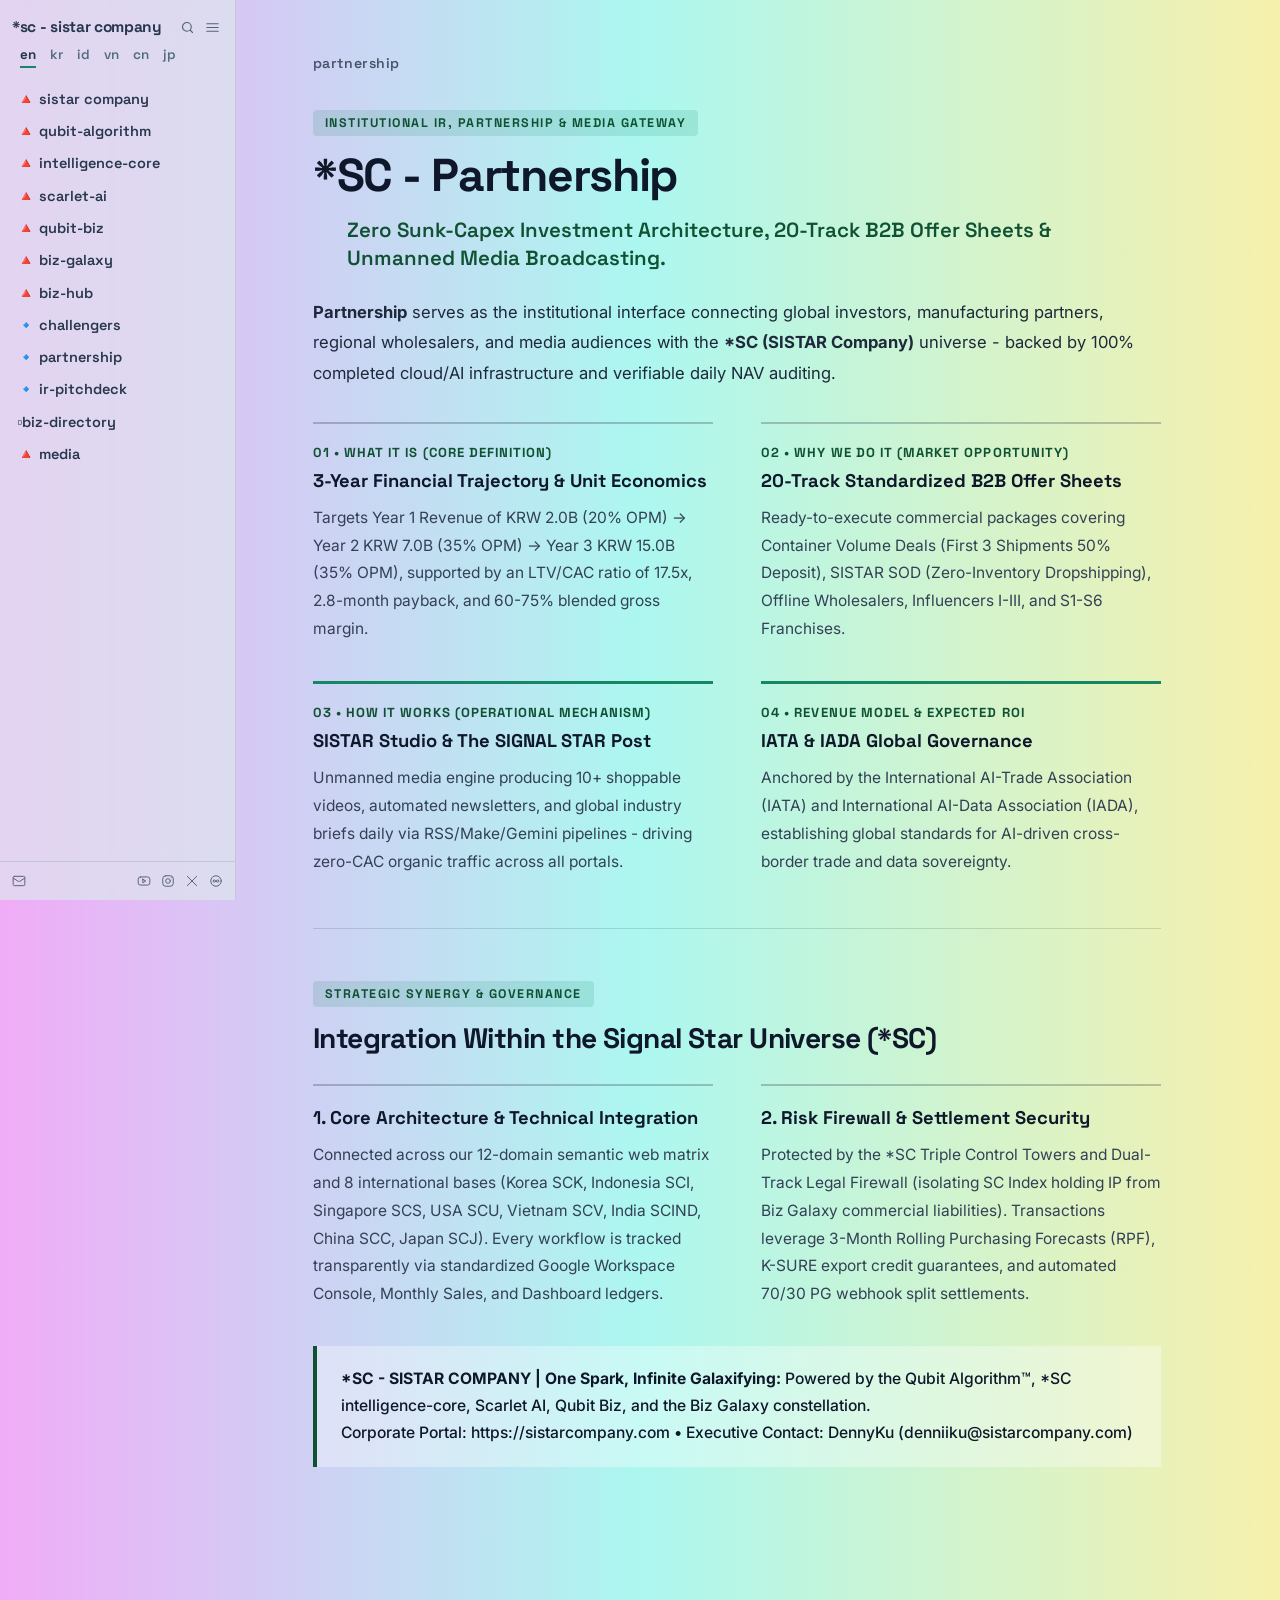
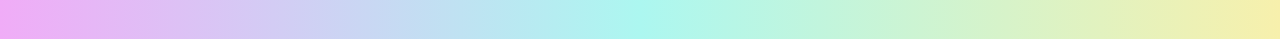
==== index.html @ e64c0186 "Sync public domain common_assets & structure" ====
<!DOCTYPE html>
<html lang="en">
<head>
  <meta charset="UTF-8" />
  <meta name="viewport" content="width=device-width, initial-scale=1.0" />
  <link rel="preconnect" href="https://fonts.googleapis.com"><link rel="preconnect" href="https://fonts.gstatic.com" crossorigin><link href="https://fonts.googleapis.com/css2?family=Inter:wght@400;500;600;700&family=Space+Grotesk:wght@500;600;700&display=block" rel="stylesheet">
  <title>*SC | Partnership - partnership</title>
  <meta name="description" content="*SC (SISTAR Company) - Partnership : Zero Sunk-Capex Investment Architecture, 20-Track B2B Offer Sheets &amp; Unmanned Media Broadcasting." />
  <script type="application/ld+json">
  {
    "@context": "https://schema.org",
    "@type": "WebPage",
    "name": "*SC | Partnership",
    "description": "Zero Sunk-Capex Investment Architecture, 20-Track B2B Offer Sheets &amp; Unmanned Media Broadcasting.",
    "publisher": {
      "@type": "Organization",
      "name": "*SC - SISTAR COMPANY",
      "url": "https://sistarcompany.com"
    }
  }
  </script>
  <style>html,body{background:linear-gradient(to right,#f0acf7,#acf7f0,#f7f0ac);margin:0;padding:0;}body.sc-nav-open{padding-left:236px;}body.sc-nav-folded{padding-left:64px;}@media(max-width:768px){body.sc-nav-open,body.sc-nav-folded{padding-left:64px!important;}}</style>
  <script>
    (function() {
      var p = location.pathname.replace(/\\/g, "/");
      var base = "/common_assets/";
      if (location.protocol === "file:") {
        var i = p.toLowerCase().indexOf("/sc_web/");
        base = i !== -1 ? "file://" + p.substring(0, i + 8) + "common_assets/" : "./common_assets/";
      }
      document.write("<link rel=\"stylesheet\" href=\"" + base + "common_new.css\">");
      document.write("<script src=\"" + base + "nav_new.js\" defer><\/script><script src=\"" + base + "sc_translator.js\" defer><\/script>");
    })();
  </script>
  <style>
    .sc-auto-page {
      box-sizing: border-box;
      width: 100%;
      max-width: min(1360px, 95%);
      padding: clamp(40px, 5vh, 68px) clamp(24px, 4.5vw, 72px) 120px;
      font-family: "Inter", sans-serif;
      color: #0f172a;
    }
    main h1, main h2, main h3, main h4,
    main p, main .sc-lead, main .sc-p,
    main .sc-route, main .sc-sec,
    main .sc-card-line, main .sc-card-emerald {
      margin-left: 0 !important;
      padding-left: 0 !important;
      text-indent: 0 !important;
      text-align: left !important;
    }
    .sc-route {
      font-family: "Space Grotesk", sans-serif;
      font-size: 0.88rem;
      font-weight: 600;
      color: #475569;
      letter-spacing: 0.04em;
      margin: 0 0 18px 0;
      text-transform: lowercase;
    }
    .sc-sec {
      padding: 52px 0;
      border-bottom: 1.5px solid rgba(15, 23, 42, 0.14);
    }
    .sc-sec:last-of-type { border-bottom: none; }
    .sc-kicker {
      display: inline-block;
      font-family: "Space Grotesk", sans-serif;
      font-size: 0.78rem;
      font-weight: 700;
      letter-spacing: 0.12em;
      text-transform: uppercase;
      color: #0f5132;
      background: rgba(22, 135, 101, 0.15);
      padding: 5px 12px;
      border-radius: 4px;
      margin: 0 0 14px 0;
    }
    .sc-h1 {
      font-family: "Space Grotesk", sans-serif;
      font-size: clamp(2.1rem, 3.6vw, 3.1rem);
      font-weight: 700;
      color: #0f172a;
      letter-spacing: -0.025em;
      line-height: 1.12;
      margin: 0 0 14px 0;
    }
    .sc-sub {
      font-family: "Space Grotesk", sans-serif;
      font-size: clamp(1.15rem, 1.6vw, 1.38rem);
      font-weight: 600;
      color: #0f5132;
      line-height: 1.4;
      margin: 0 0 24px 0;
    }
    .sc-h2 {
      font-family: "Space Grotesk", sans-serif;
      font-size: clamp(1.45rem, 2.2vw, 1.95rem);
      font-weight: 700;
      color: #0f172a;
      letter-spacing: -0.02em;
      line-height: 1.25;
      margin: 0 0 18px 0;
    }
    .sc-h3 {
      font-family: "Space Grotesk", sans-serif;
      font-size: 1.15rem;
      font-weight: 700;
      color: #0f172a;
      margin: 0 0 10px 0;
      line-height: 1.35;
    }
    .sc-lead {
      font-size: clamp(1.04rem, 1.22vw, 1.14rem);
      line-height: 1.82;
      color: #1e293b;
      margin: 0 0 34px 0;
    }
    .sc-p {
      font-size: 0.97rem;
      line-height: 1.8;
      color: #334155;
      margin: 0;
    }
    /* Spacious 2-Column (2x2) Grid Layout */
    .sc-grid-2x2 {
      display: grid;
      grid-template-columns: repeat(2, 1fr);
      column-gap: 48px;
      row-gap: 38px;
      margin-top: 28px;
    }
    @media (max-width: 760px) {
      .sc-grid-2x2 { grid-template-columns: 1fr; }
    }
    .sc-card-line {
      padding-top: 20px !important;
      border-top: 2px solid rgba(15, 23, 42, 0.24) !important;
    }
    .sc-card-emerald {
      padding-top: 20px !important;
      border-top: 3px solid #168765 !important;
    }
    .sc-num-label {
      font-family: "Space Grotesk", sans-serif;
      font-size: 0.82rem;
      font-weight: 700;
      color: #0f5132;
      text-transform: uppercase;
      letter-spacing: 0.08em;
      margin-bottom: 8px;
    }
    .sc-callout {
      margin-top: 38px;
      padding: 20px 24px !important;
      border-left: 4px solid #0f5132;
      background: rgba(255, 255, 255, 0.34);
      font-size: 0.98rem;
      font-weight: 500;
      color: #0f172a;
      line-height: 1.72;
    }
    @media print {
      html, body, main, .sc-auto-page { background: #ffffff !important; padding-left: 0 !important; opacity: 1 !important; }
      #sc-left-nav, .sc-nav-toggle { display: none !important; }
      .sc-card-line, .sc-card-emerald, .sc-callout { break-inside: avoid !important; page-break-inside: avoid !important; }
    }
  </style>
</head>
<body class="sc-nav-open">
  <main class="sc-auto-page">
    <p class="sc-route">partnership</p>

    <section class="sc-sec" style="padding-top: 12px;">
      <div><span class="sc-kicker">INSTITUTIONAL IR, PARTNERSHIP &amp; MEDIA GATEWAY</span></div>
      <h1 class="sc-h1">*SC - Partnership</h1>
      <p class="sc-sub">Zero Sunk-Capex Investment Architecture, 20-Track B2B Offer Sheets &amp; Unmanned Media Broadcasting.</p>
      <p class="sc-lead"><strong>Partnership</strong> serves as the institutional interface connecting global investors, manufacturing partners, regional wholesalers, and media audiences with the <strong>*SC (SISTAR Company)</strong> universe - backed by 100% completed cloud/AI infrastructure and verifiable daily NAV auditing.</p>

      <div class="sc-grid-2x2">
        <div class="sc-card-line">
          <div class="sc-num-label">01 &bull; WHAT IT IS (CORE DEFINITION)</div>
          <h2 class="sc-h3">3-Year Financial Trajectory &amp; Unit Economics</h2>
          <p class="sc-p">Targets Year 1 Revenue of KRW 2.0B (20% OPM) &rarr; Year 2 KRW 7.0B (35% OPM) &rarr; Year 3 KRW 15.0B (35% OPM), supported by an LTV/CAC ratio of 17.5x, 2.8-month payback, and 60-75% blended gross margin.</p>
        </div>

        <div class="sc-card-line">
          <div class="sc-num-label">02 &bull; WHY WE DO IT (MARKET OPPORTUNITY)</div>
          <h2 class="sc-h3">20-Track Standardized B2B Offer Sheets</h2>
          <p class="sc-p">Ready-to-execute commercial packages covering Container Volume Deals (First 3 Shipments 50% Deposit), SISTAR SOD (Zero-Inventory Dropshipping), Offline Wholesalers, Influencers I-III, and S1-S6 Franchises.</p>
        </div>

        <div class="sc-card-emerald">
          <div class="sc-num-label">03 &bull; HOW IT WORKS (OPERATIONAL MECHANISM)</div>
          <h2 class="sc-h3">SISTAR Studio &amp; The SIGNAL STAR Post</h2>
          <p class="sc-p">Unmanned media engine producing 10+ shoppable videos, automated newsletters, and global industry briefs daily via RSS/Make/Gemini pipelines - driving zero-CAC organic traffic across all portals.</p>
        </div>

        <div class="sc-card-emerald">
          <div class="sc-num-label">04 &bull; REVENUE MODEL &amp; EXPECTED ROI</div>
          <h2 class="sc-h3">IATA &amp; IADA Global Governance</h2>
          <p class="sc-p">Anchored by the International AI-Trade Association (IATA) and International AI-Data Association (IADA), establishing global standards for AI-driven cross-border trade and data sovereignty.</p>
        </div>
      </div>
    </section>

    <section class="sc-sec">
      <div><span class="sc-kicker">STRATEGIC SYNERGY &amp; GOVERNANCE</span></div>
      <h2 class="sc-h2">Integration Within the Signal Star Universe (*SC)</h2>
      <div class="sc-grid-2x2">
        <div class="sc-card-line">
          <h3 class="sc-h3">1. Core Architecture &amp; Technical Integration</h3>
          <p class="sc-p">Connected across our 12-domain semantic web matrix and 8 international bases (Korea SCK, Indonesia SCI, Singapore SCS, USA SCU, Vietnam SCV, India SCIND, China SCC, Japan SCJ). Every workflow is tracked transparently via standardized Google Workspace Console, Monthly Sales, and Dashboard ledgers.</p>
        </div>
        <div class="sc-card-line">
          <h3 class="sc-h3">2. Risk Firewall &amp; Settlement Security</h3>
          <p class="sc-p">Protected by the *SC Triple Control Towers and Dual-Track Legal Firewall (isolating SC Index holding IP from Biz Galaxy commercial liabilities). Transactions leverage 3-Month Rolling Purchasing Forecasts (RPF), K-SURE export credit guarantees, and automated 70/30 PG webhook split settlements.</p>
        </div>
      </div>
      <div class="sc-callout"><strong>*SC - SISTAR COMPANY | One Spark, Infinite Galaxifying:</strong> Powered by the Qubit Algorithm&trade;, *SC intelligence-core, Scarlet AI, Qubit Biz, and the Biz Galaxy constellation.<br/>Corporate Portal: https://sistarcompany.com &bull; Executive Contact: DennyKu (denniiku@sistarcompany.com)</div>
    </section>
  </main>
</body>
</html>
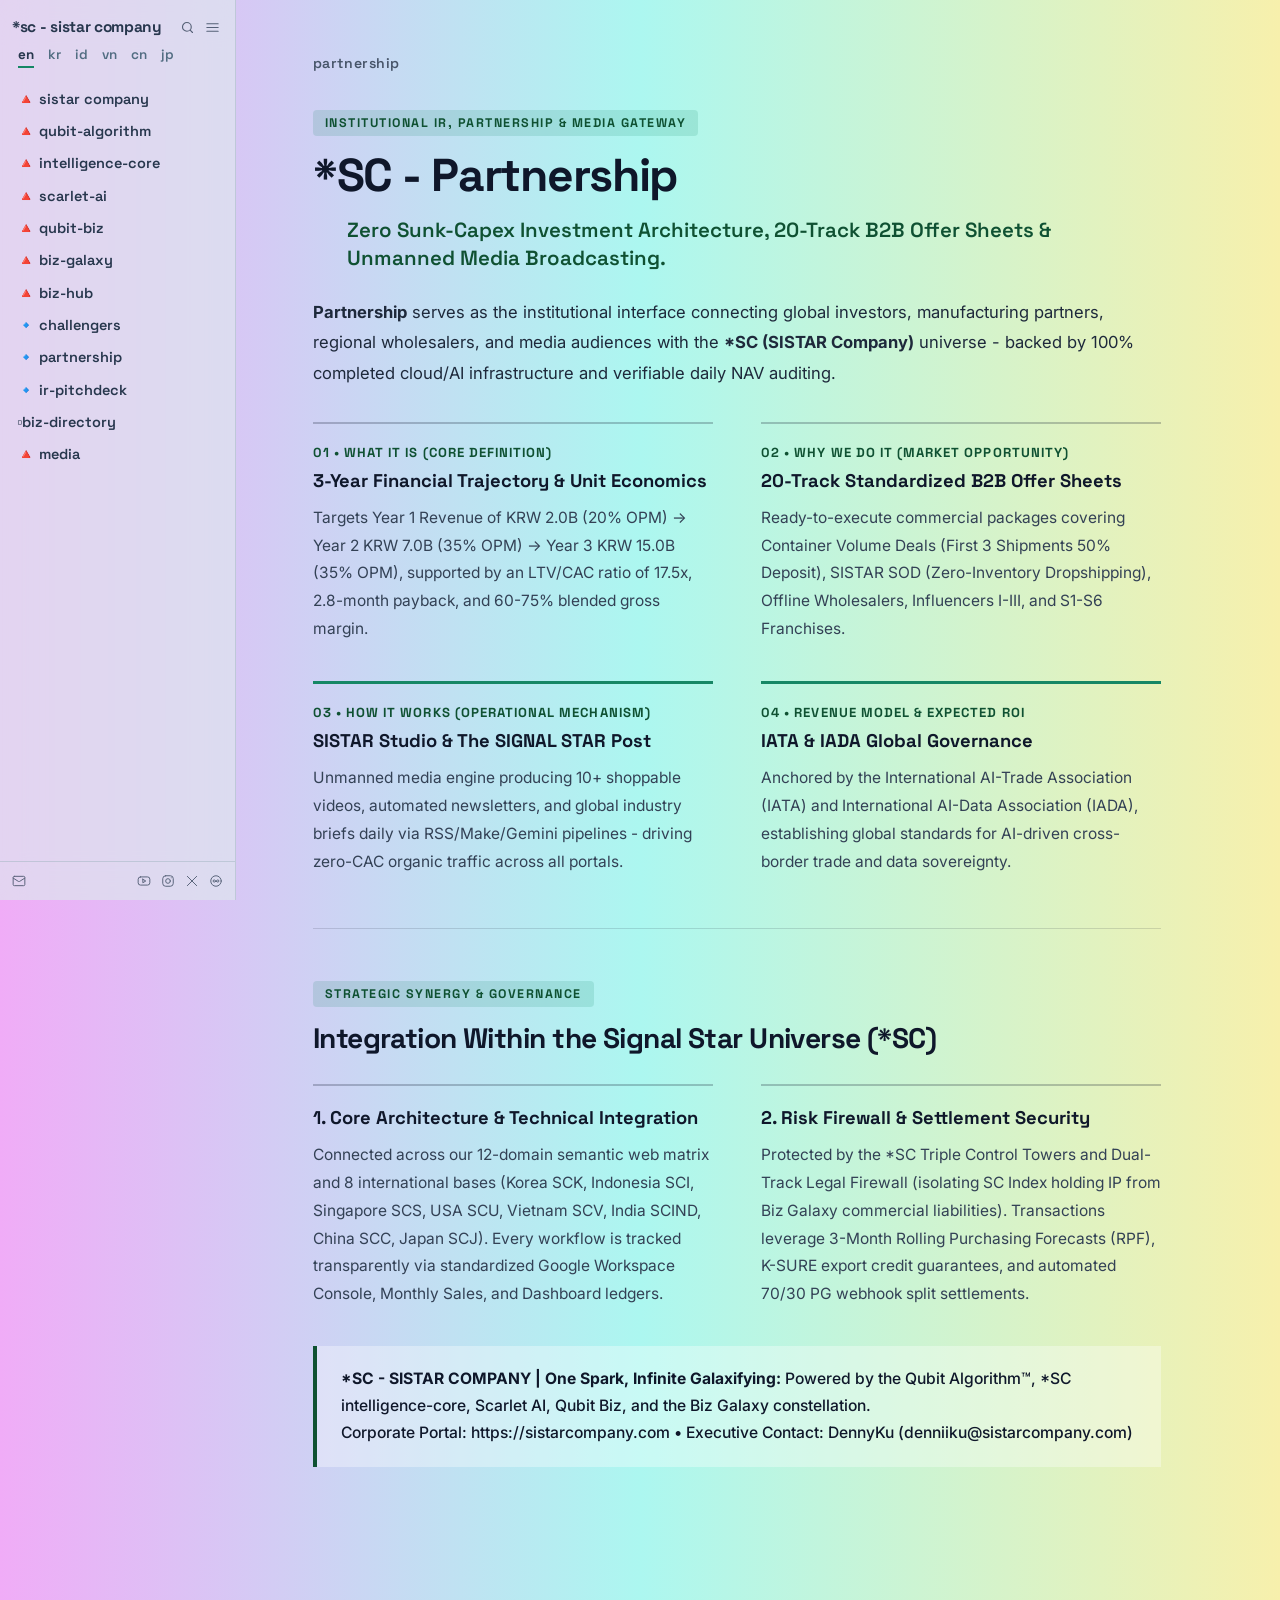
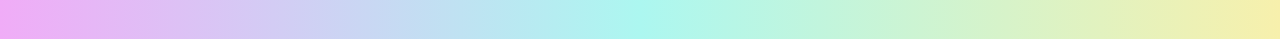
==== commit 23c092f2: "Sync public domain common_assets & structure" ====
--- a/index.html
+++ b/index.html
@@ -19,7 +19,7 @@
     }
   }
   </script>
-  <style>html,body{background:linear-gradient(to right,#f0acf7,#acf7f0,#f7f0ac);margin:0;padding:0;}body.sc-nav-open{padding-left:236px;}body.sc-nav-folded{padding-left:64px;}@media(max-width:768px){body.sc-nav-open,body.sc-nav-folded{padding-left:64px!important;}}</style>
+  <style>html,body{background:linear-gradient(to right,#f0acf7,#acf7f0,#f7f0ac);margin:0;padding:0;}body.sc-nav-open{padding-left:236px;}body.sc-nav-folded{padding-left:64px;}@media(max-width:768px){body.sc-nav-open,body.sc-nav-folded{padding-left:0!important;}}</style>
   <script>
     (function() {
       var p = location.pathname.replace(/\\/g, "/");
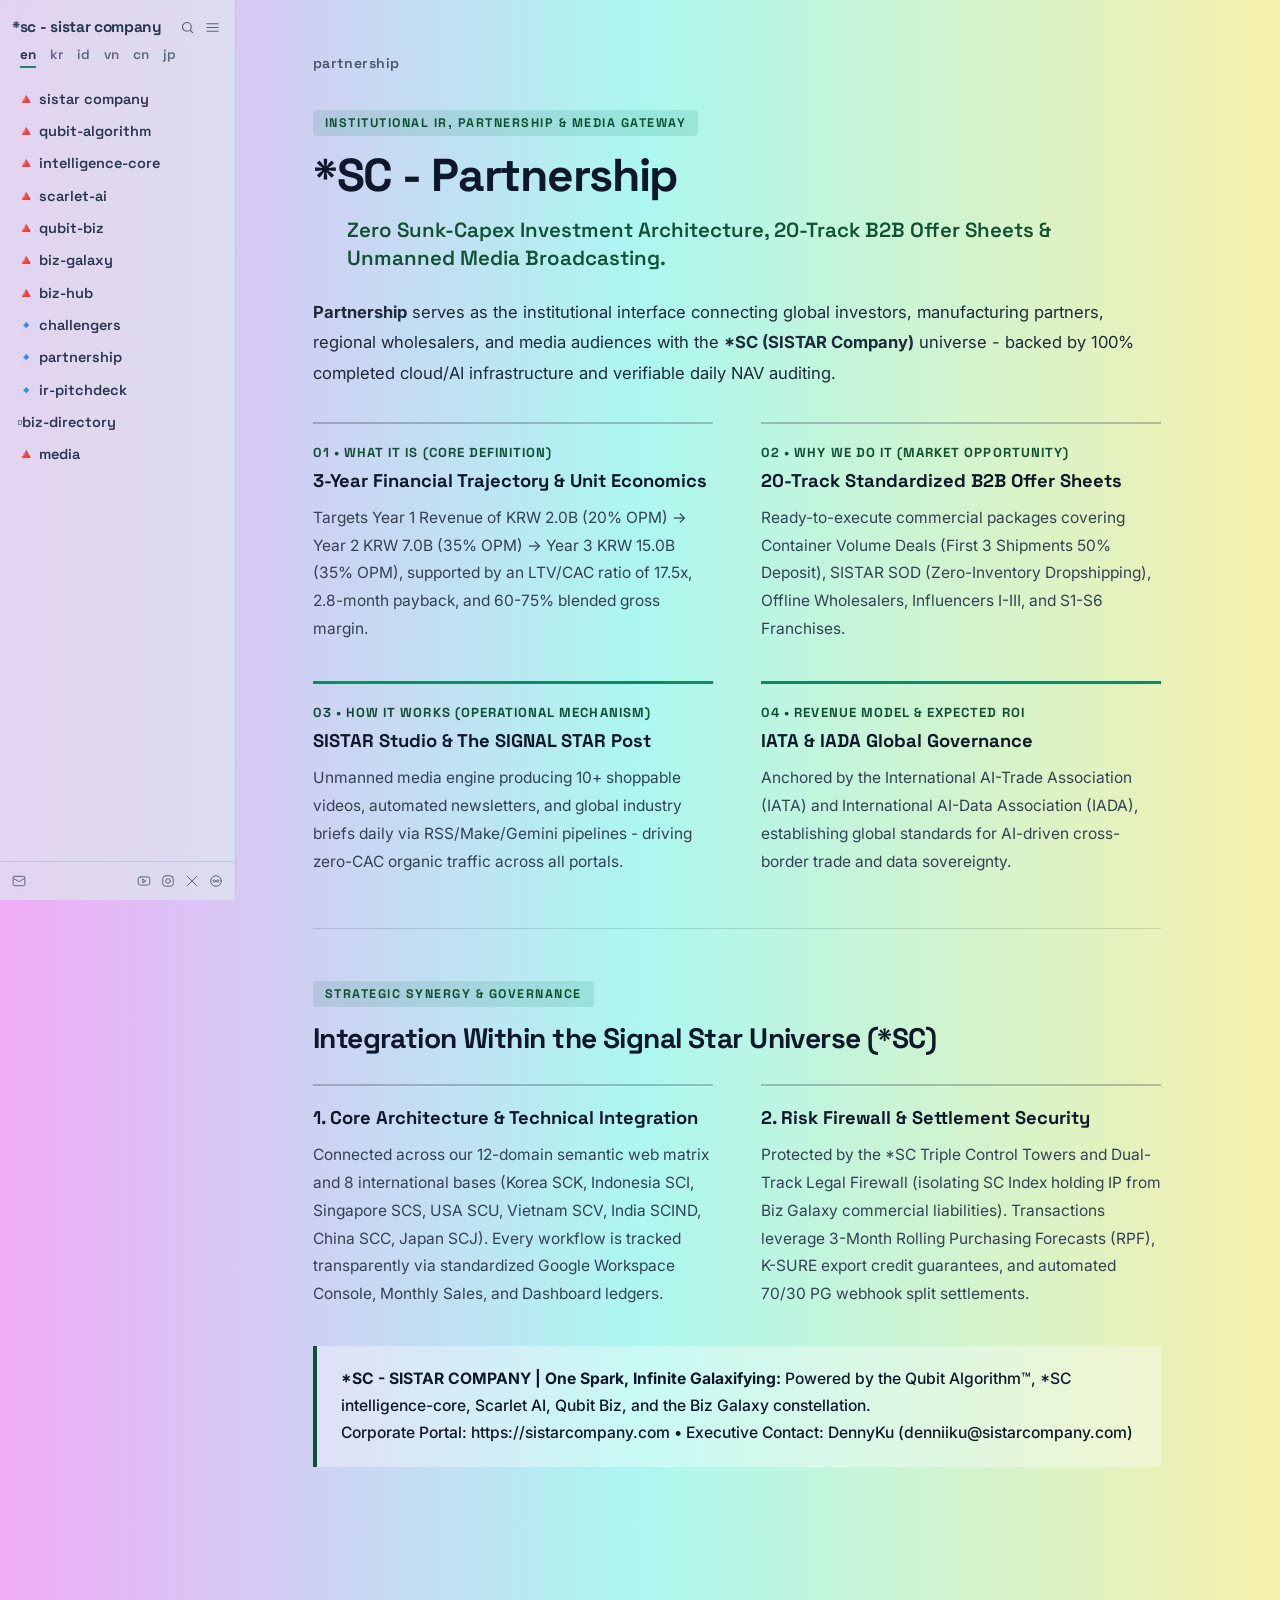
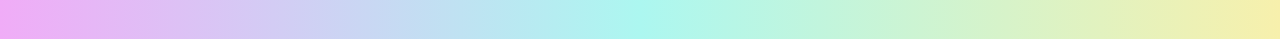
==== commit 3365d67a: "Sync public domain common_assets & structure" ====
(no text change in the page or its own stylesheets)
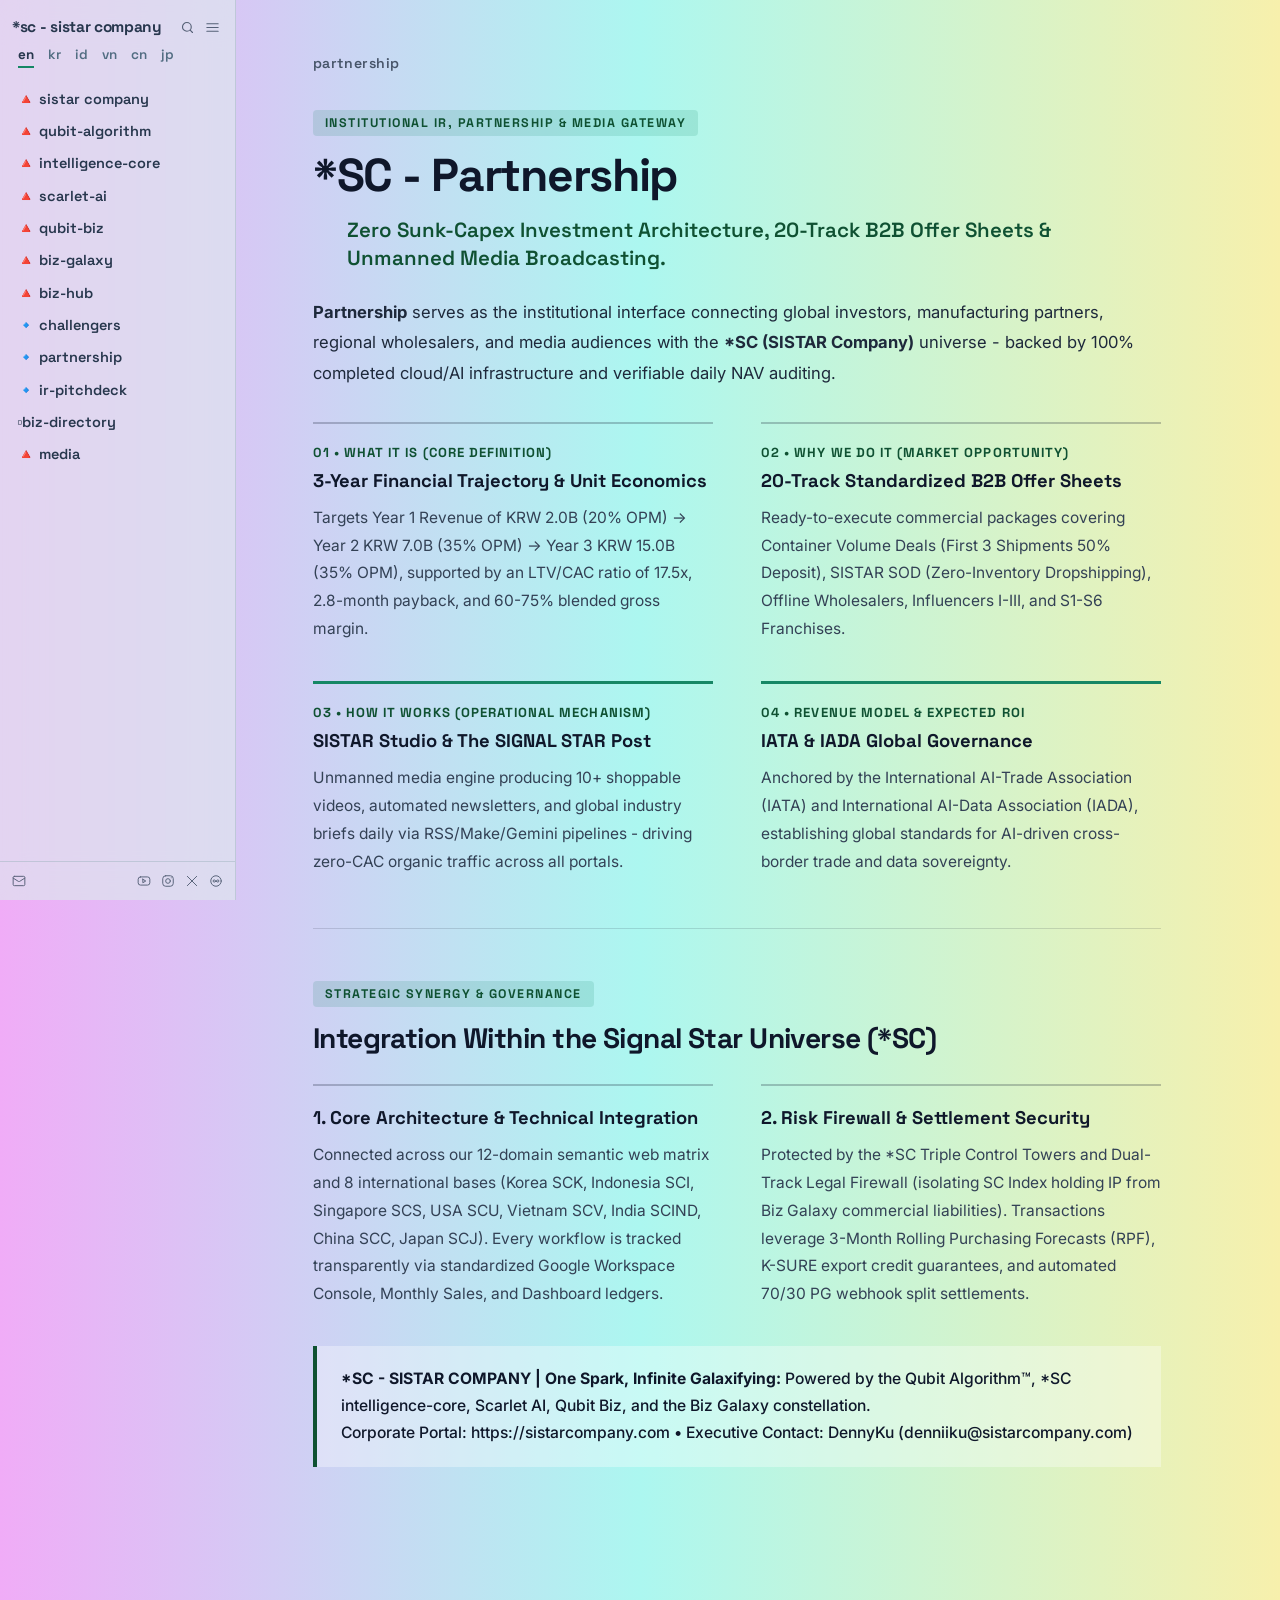
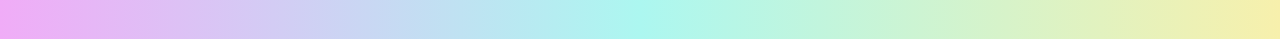
==== commit 5c2a954e: "Revert to stable state before today's changes" ====
--- a/index.html
+++ b/index.html
@@ -28,8 +28,8 @@
         var i = p.toLowerCase().indexOf("/sc_web/");
         base = i !== -1 ? "file://" + p.substring(0, i + 8) + "common_assets/" : "./common_assets/";
       }
-      document.write("<link rel=\"stylesheet\" href=\"" + base + "common_new.css\">");
-      document.write("<script src=\"" + base + "nav_new.js\" defer><\/script><script src=\"" + base + "sc_translator.js\" defer><\/script>");
+      document.write("<link rel=\"stylesheet\" href=\"" + base + "common_new.css?v=2.2\">");
+      document.write("<script src=\"" + base + "nav_new.js?v=2.2\" defer><\/script><script src=\"" + base + "sc_translator.js\" defer><\/script>");
     })();
   </script>
   <style>
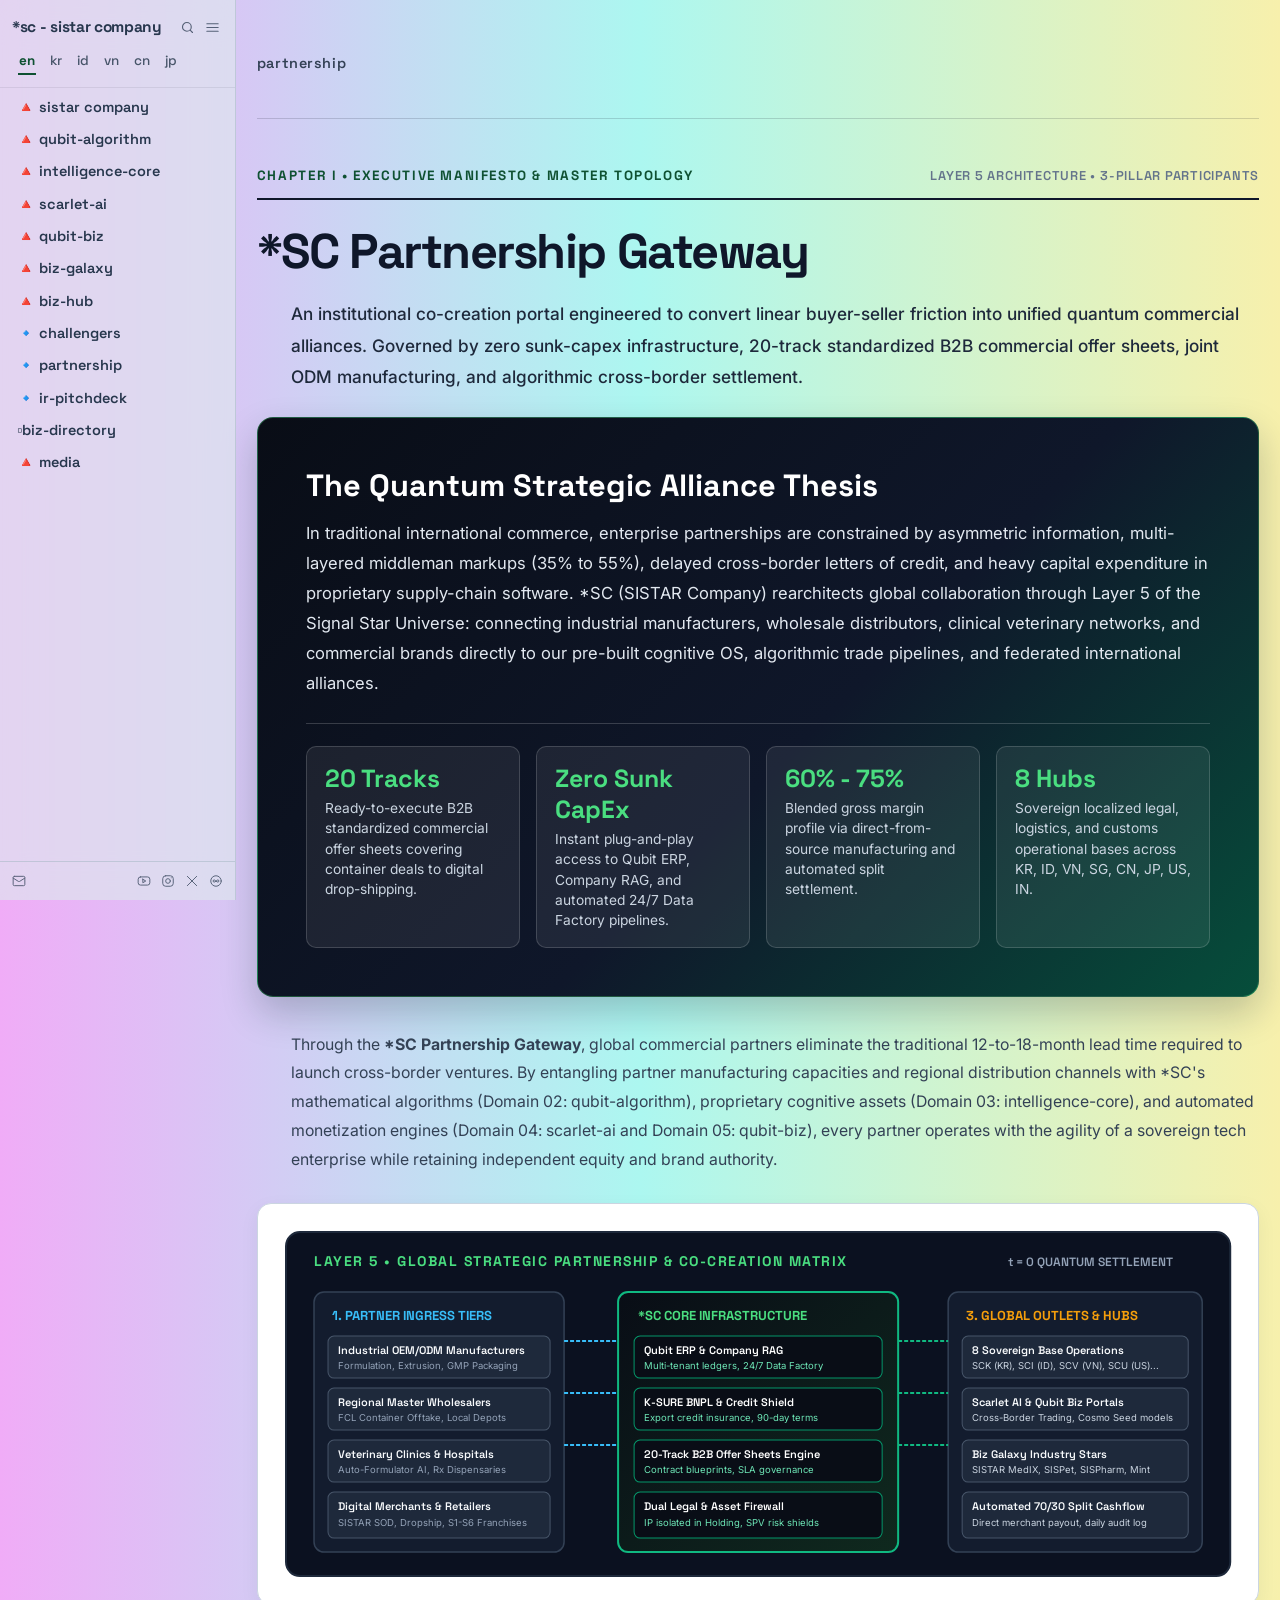
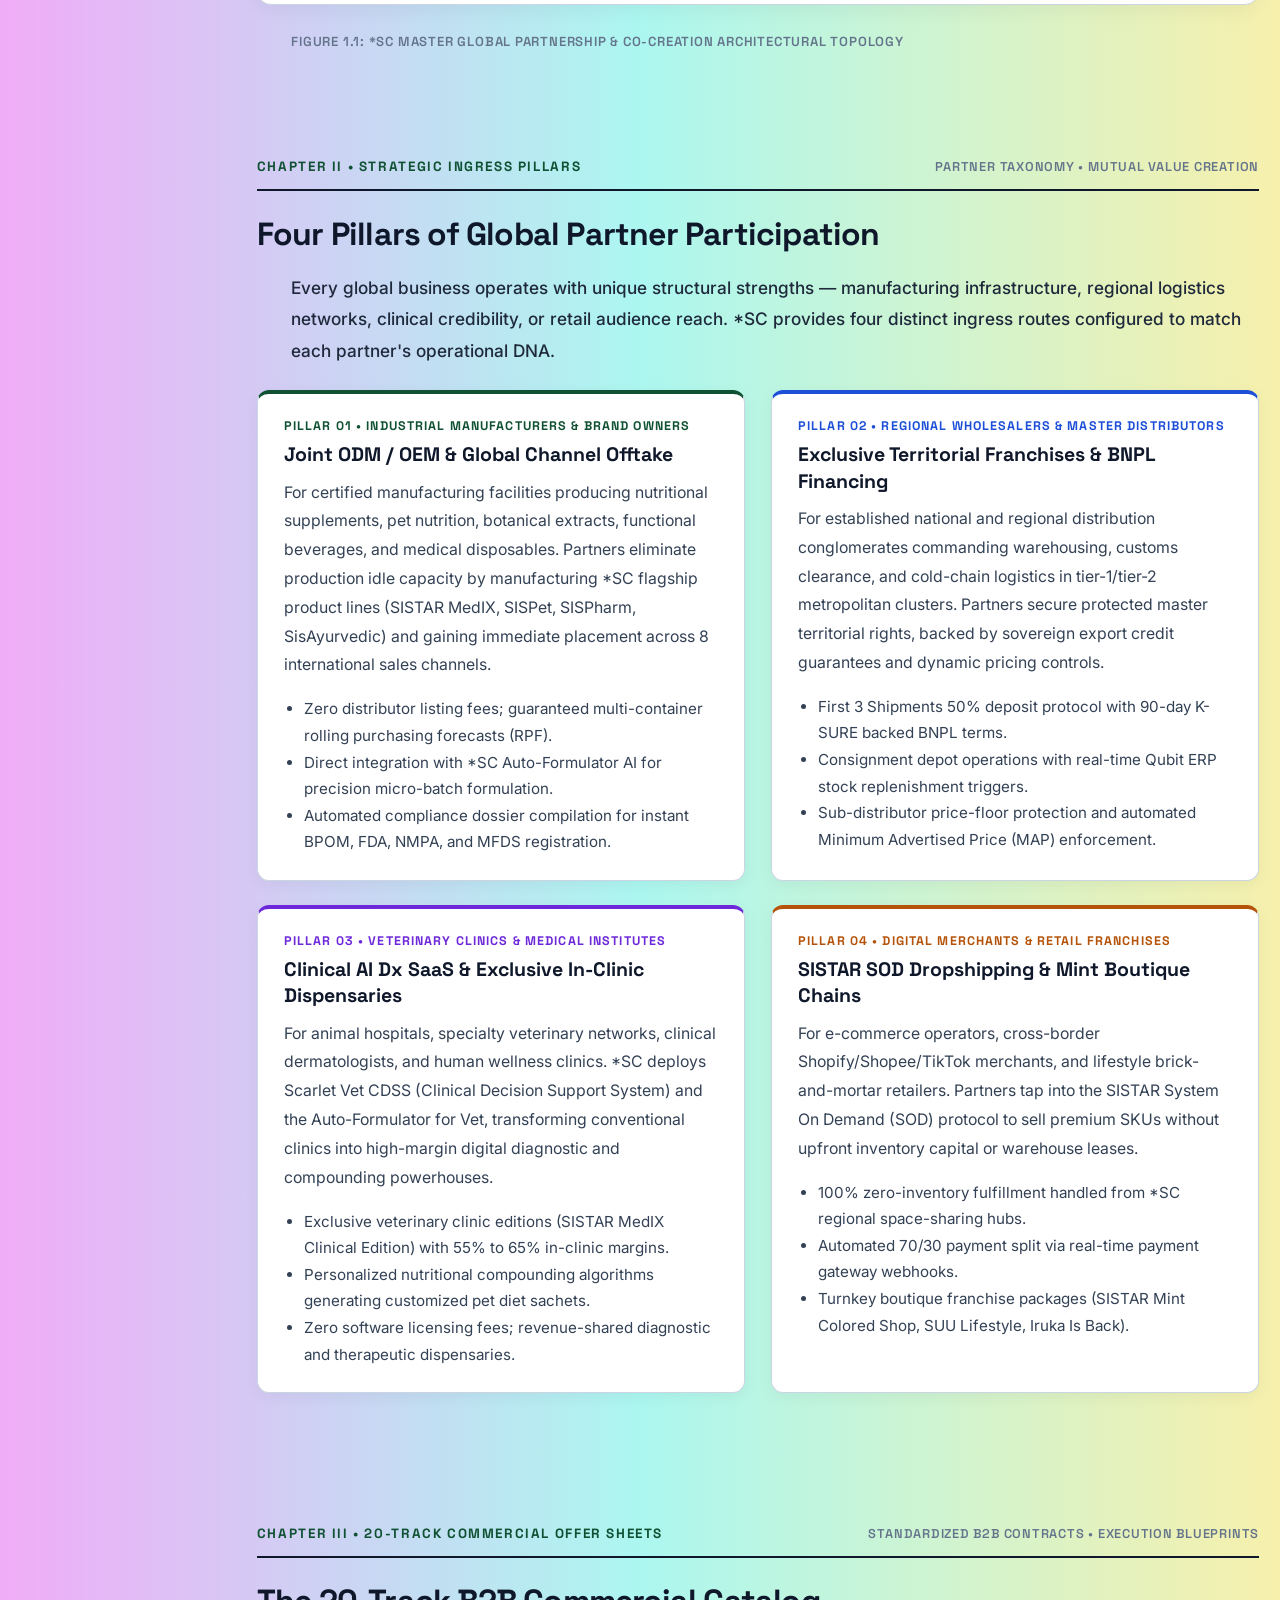
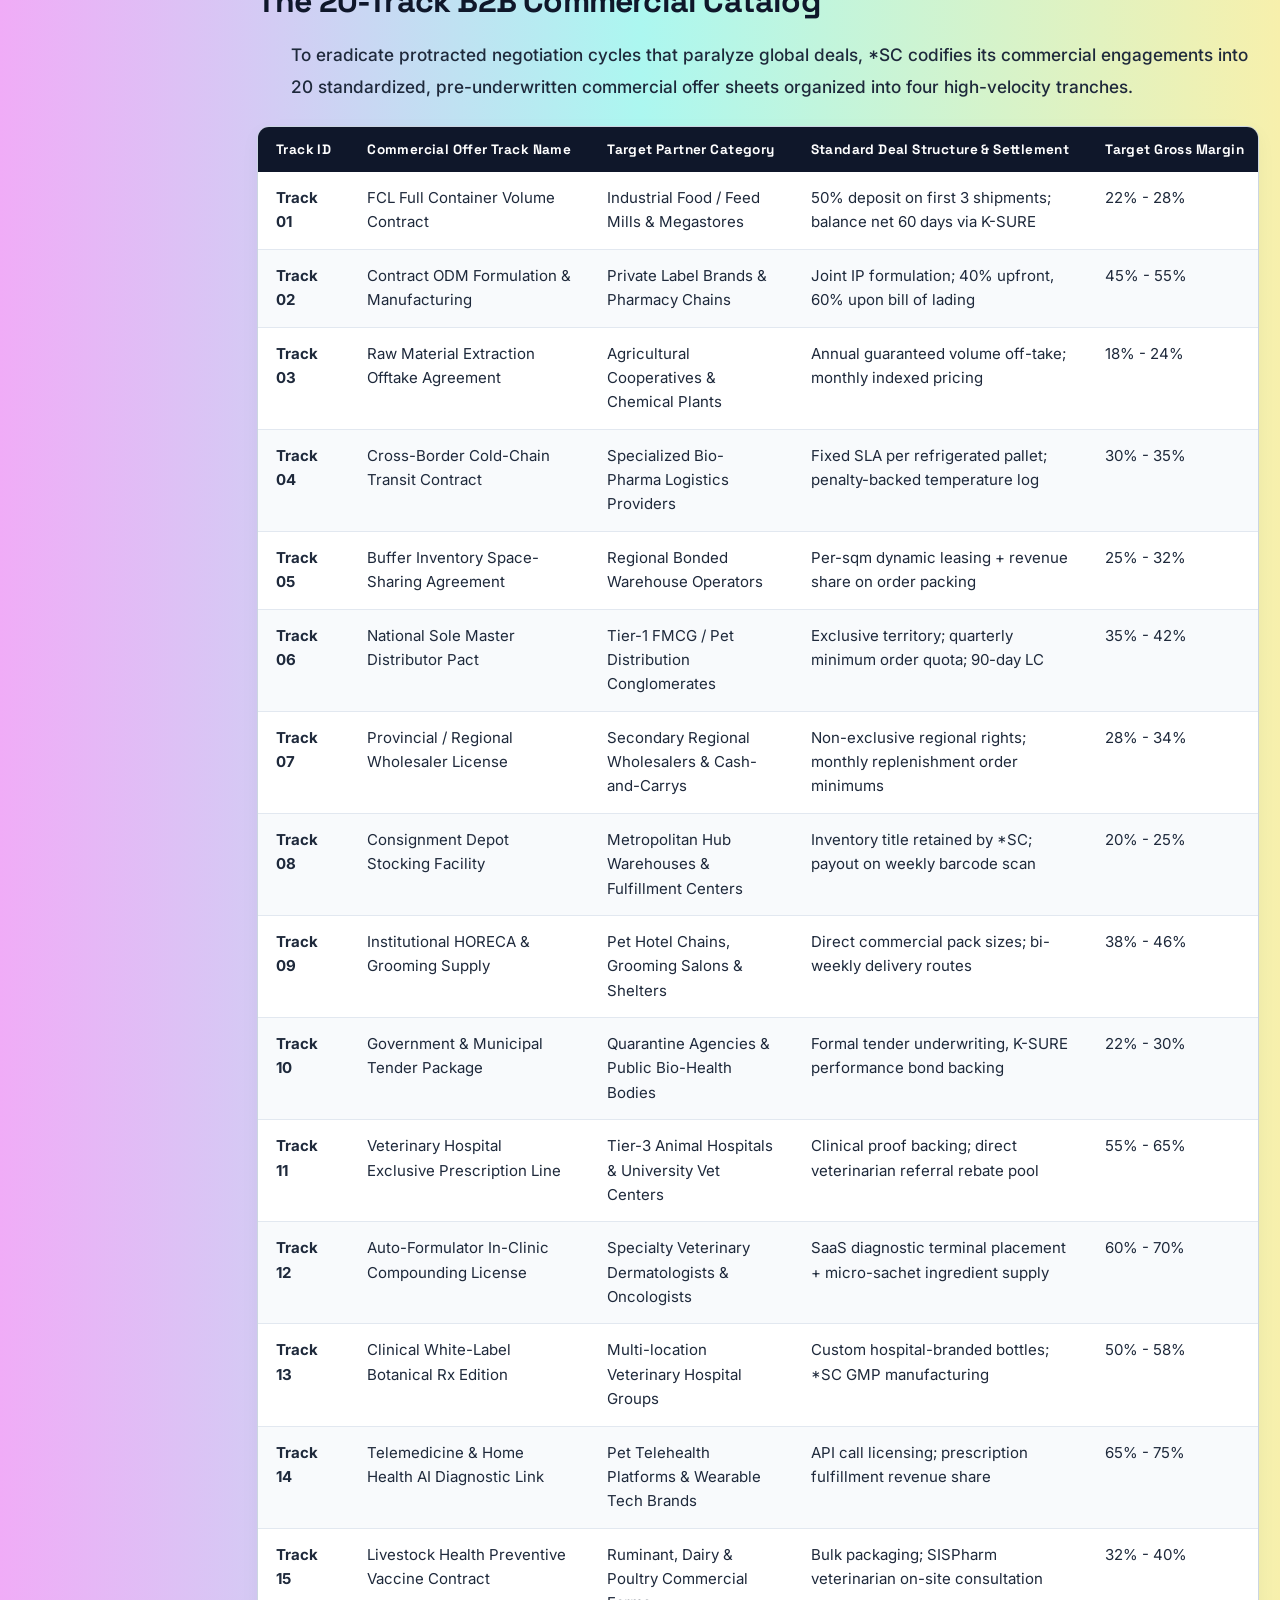
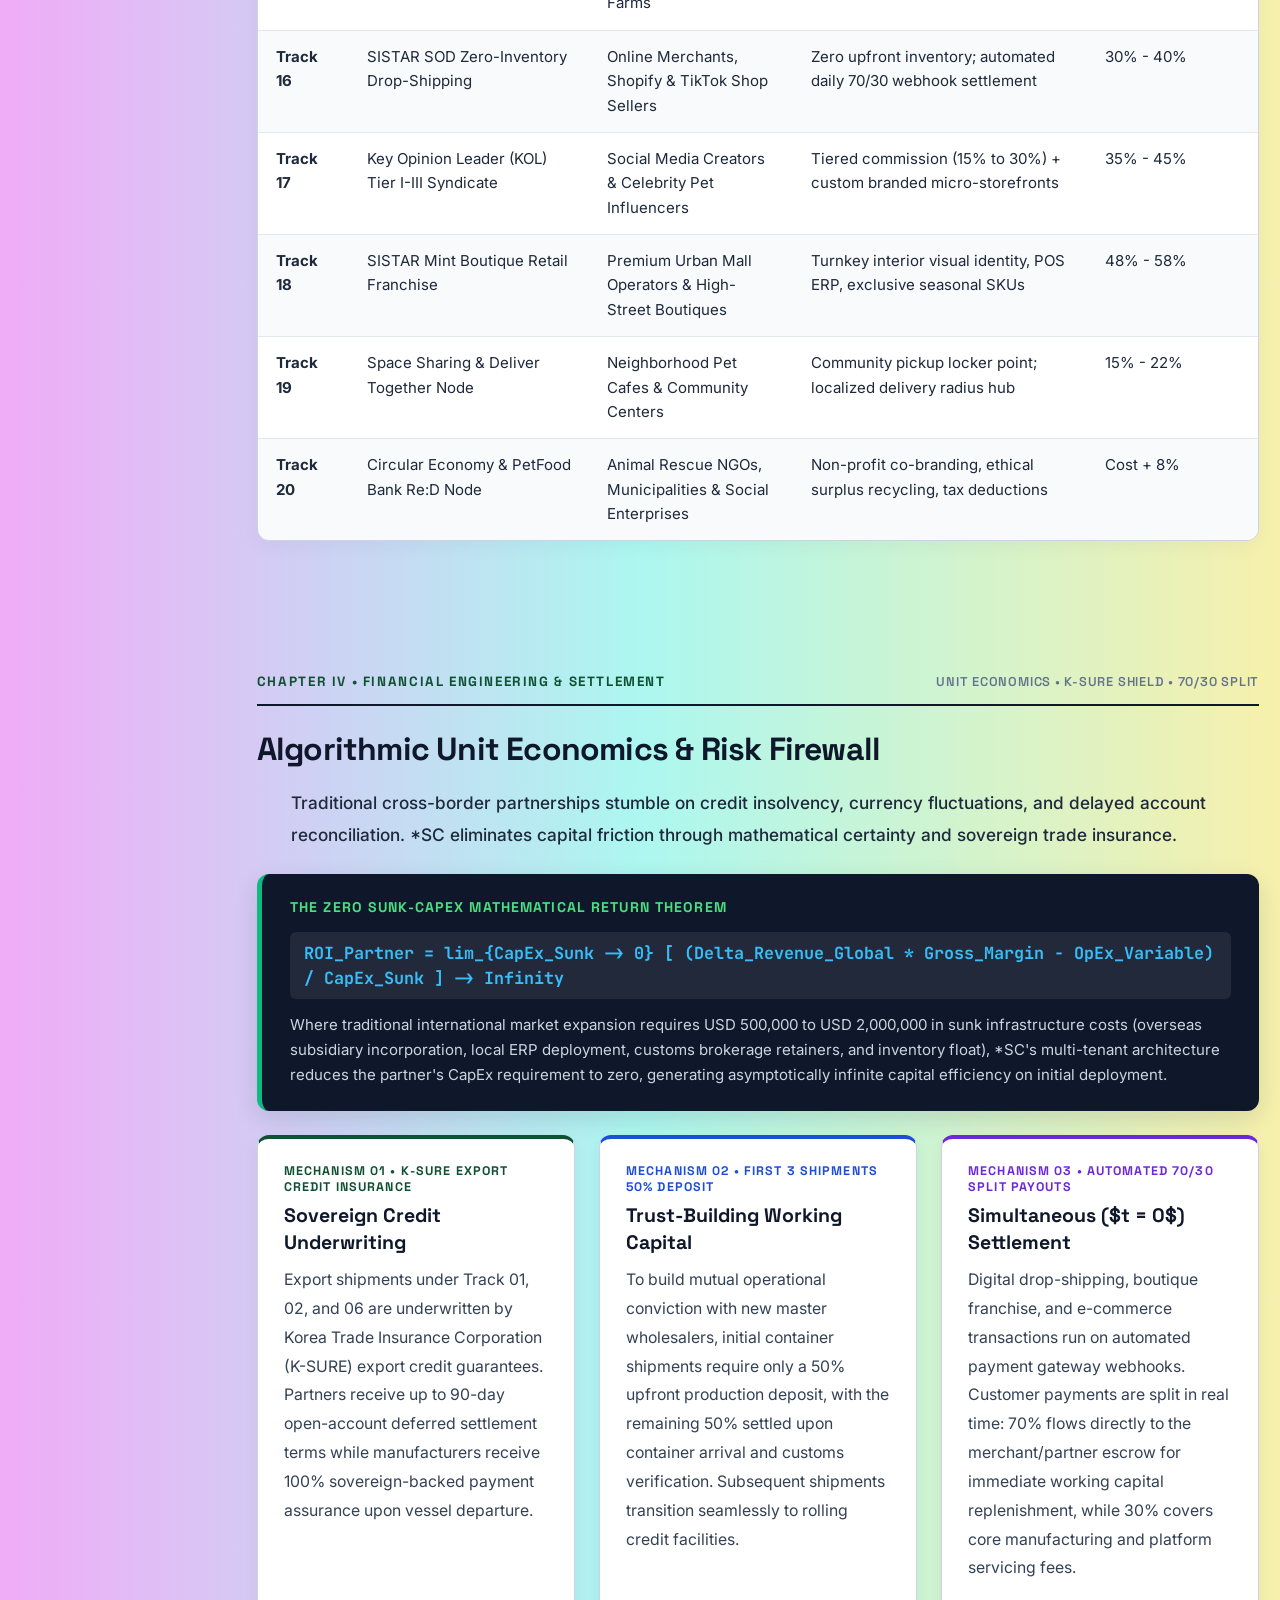
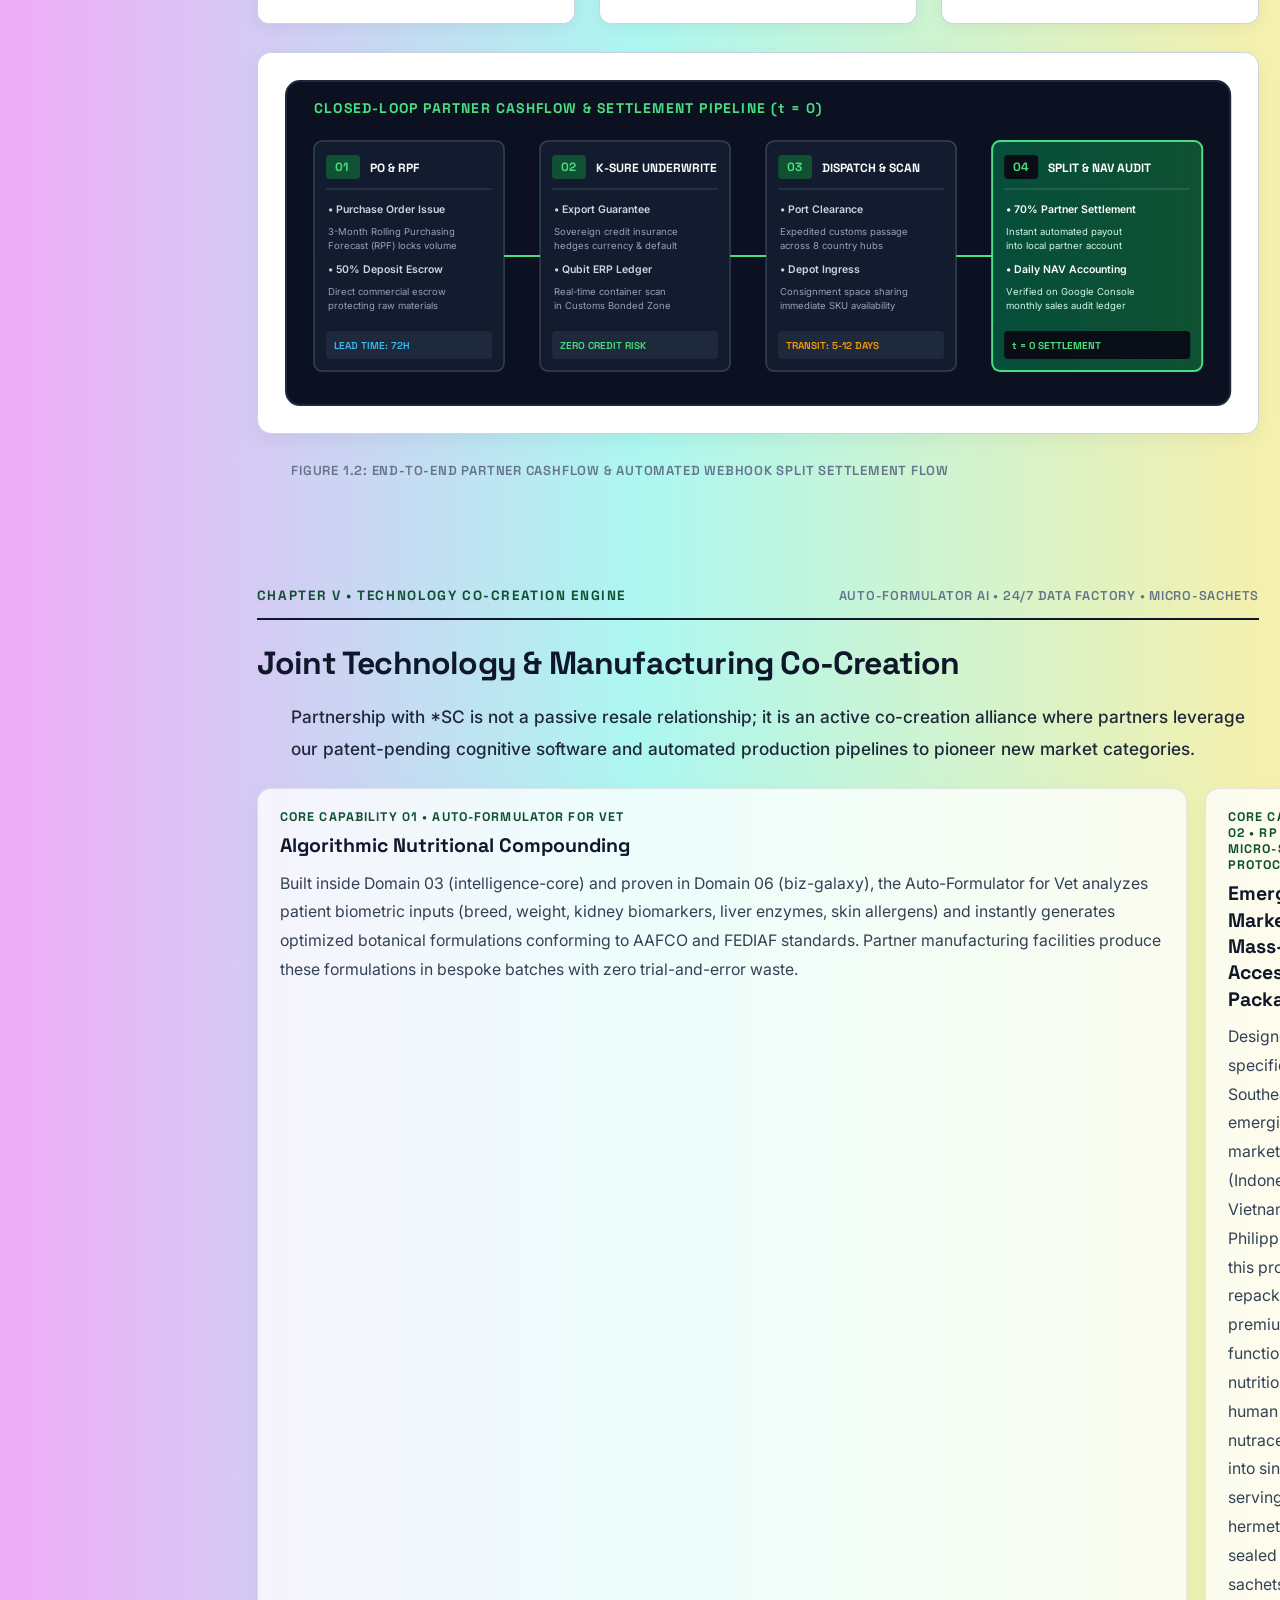
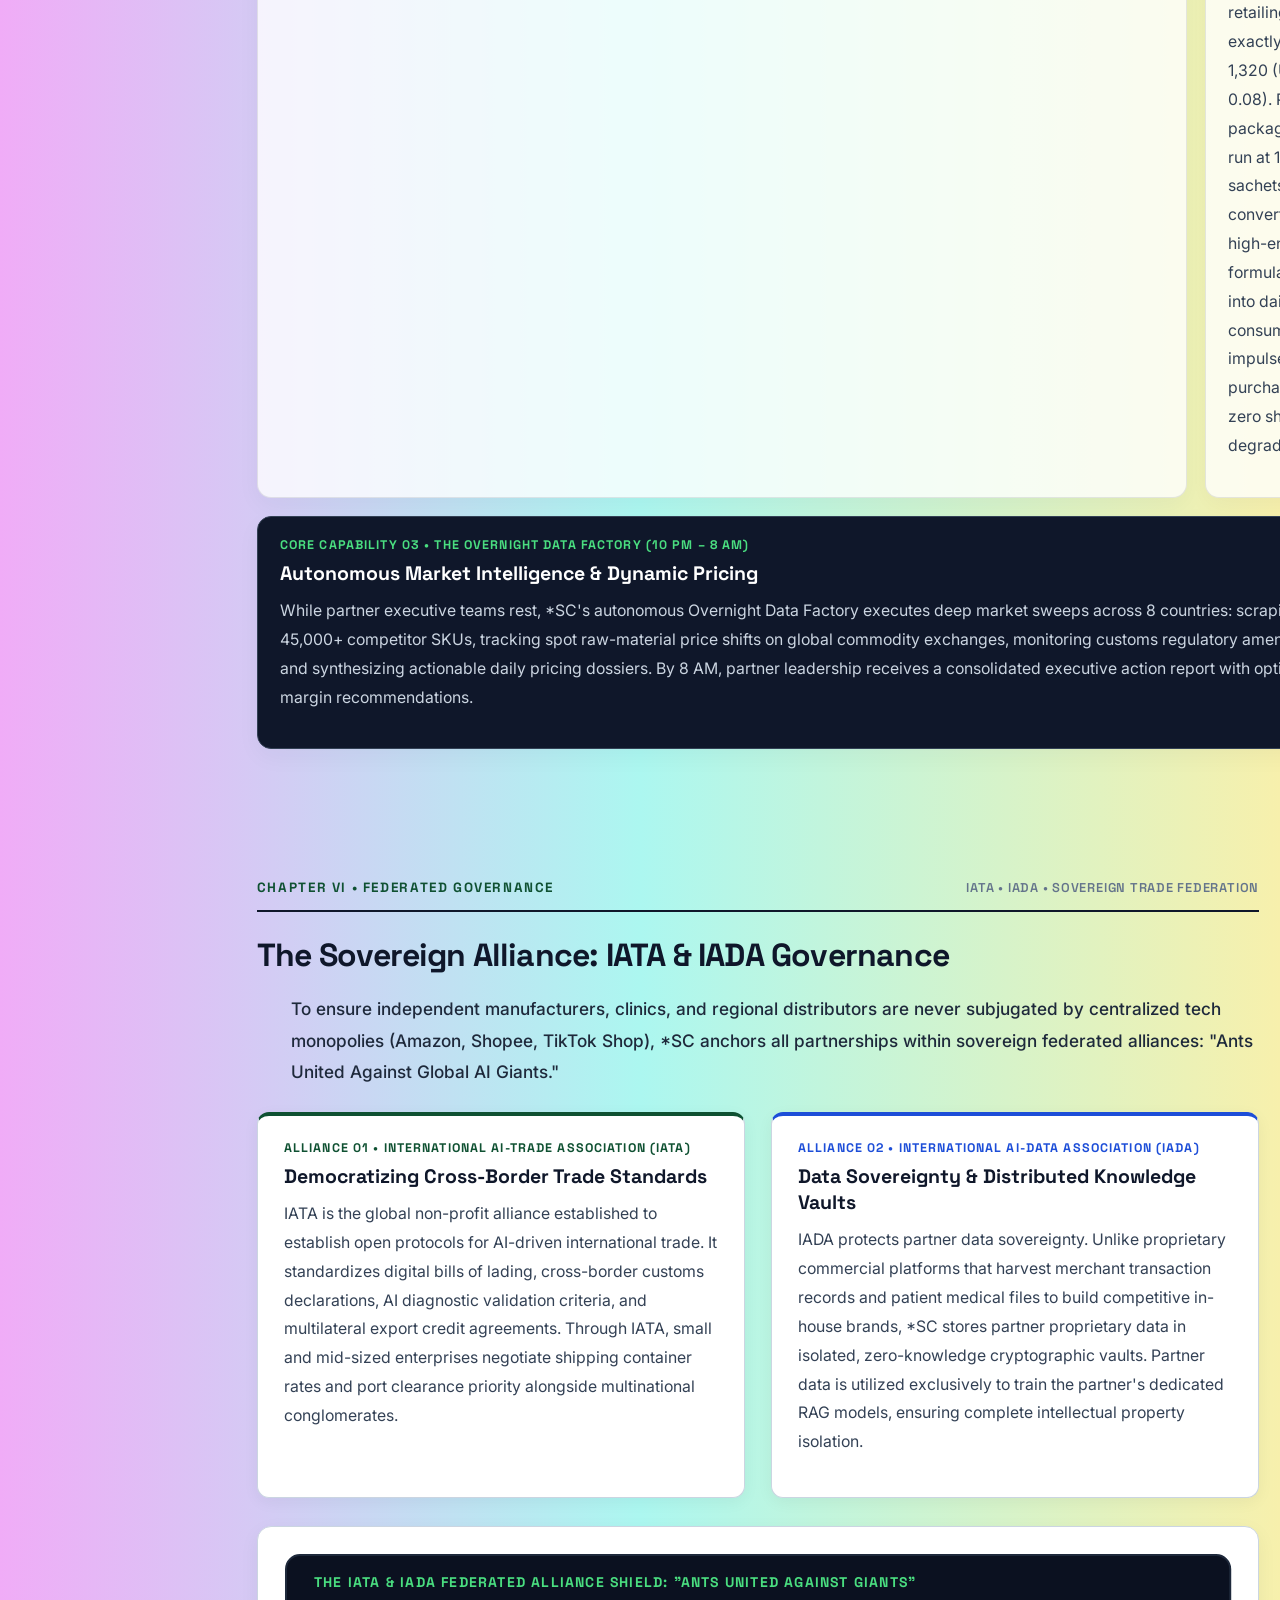
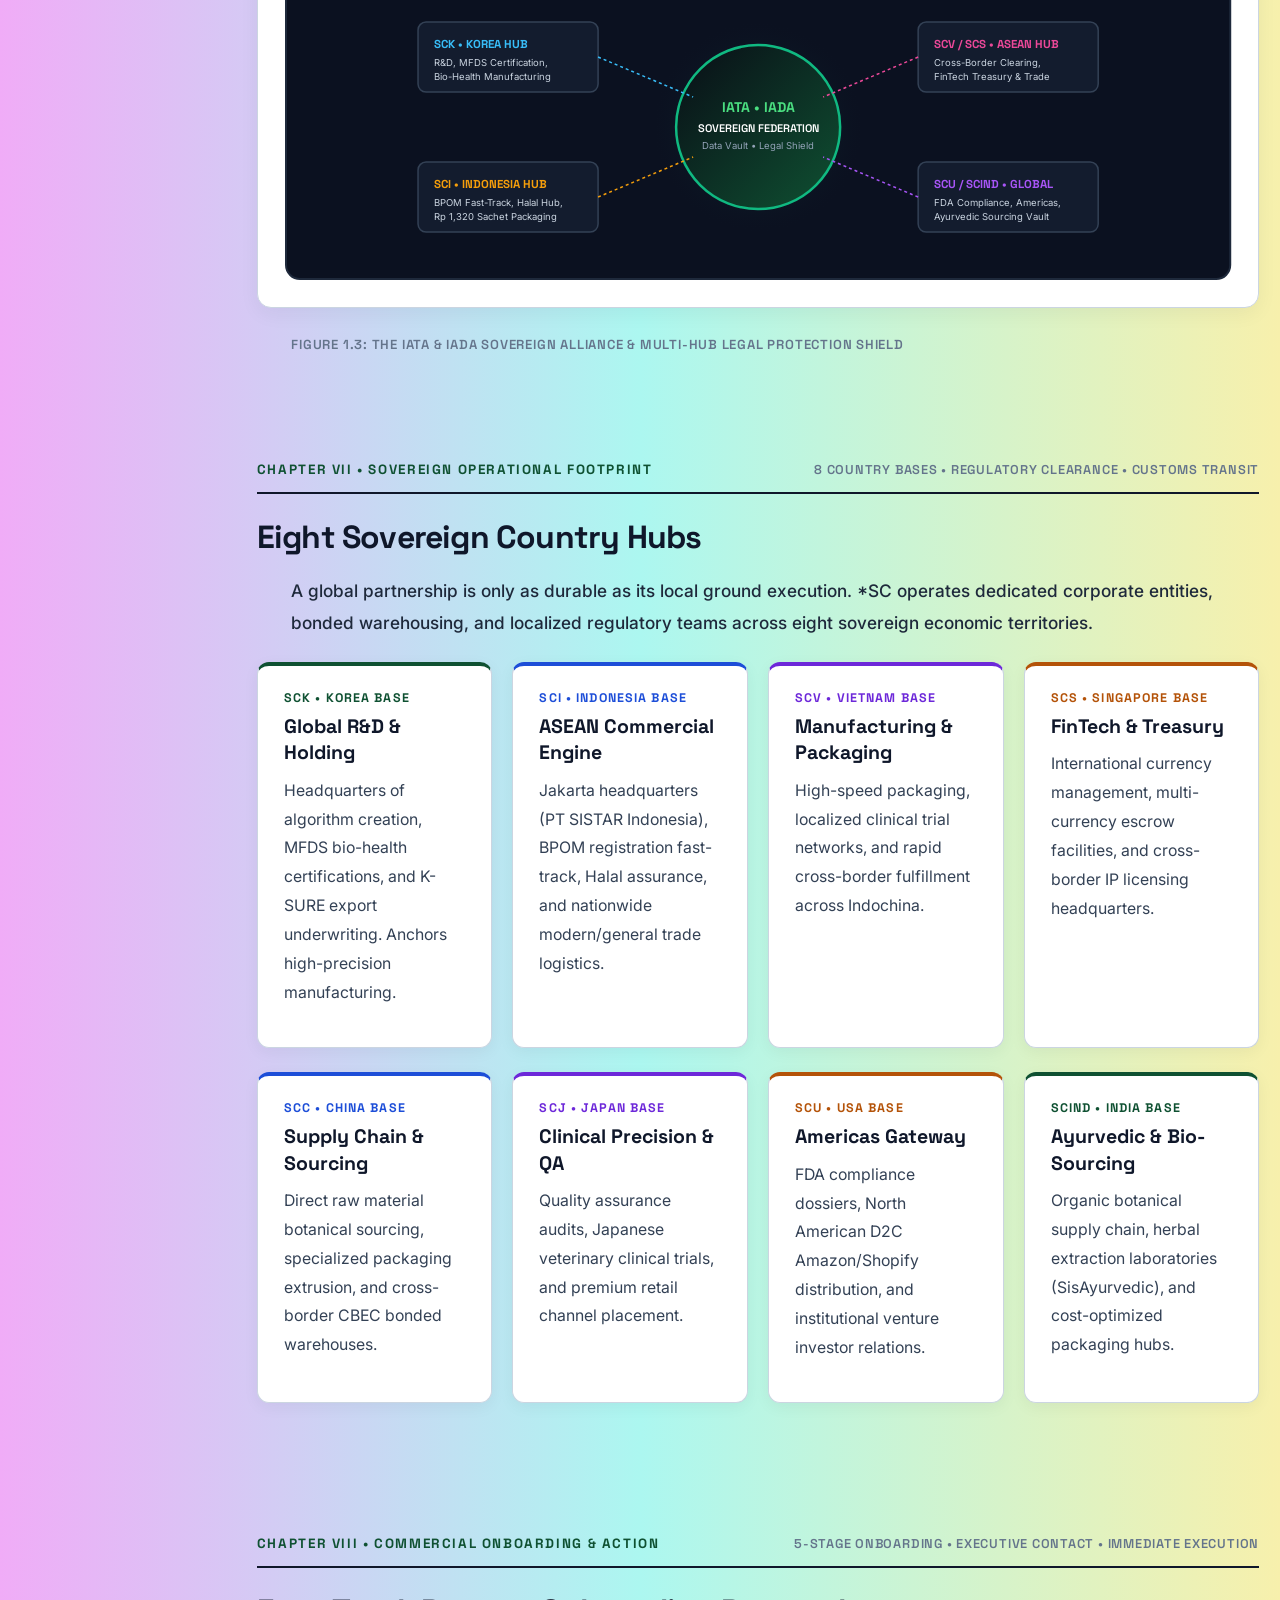
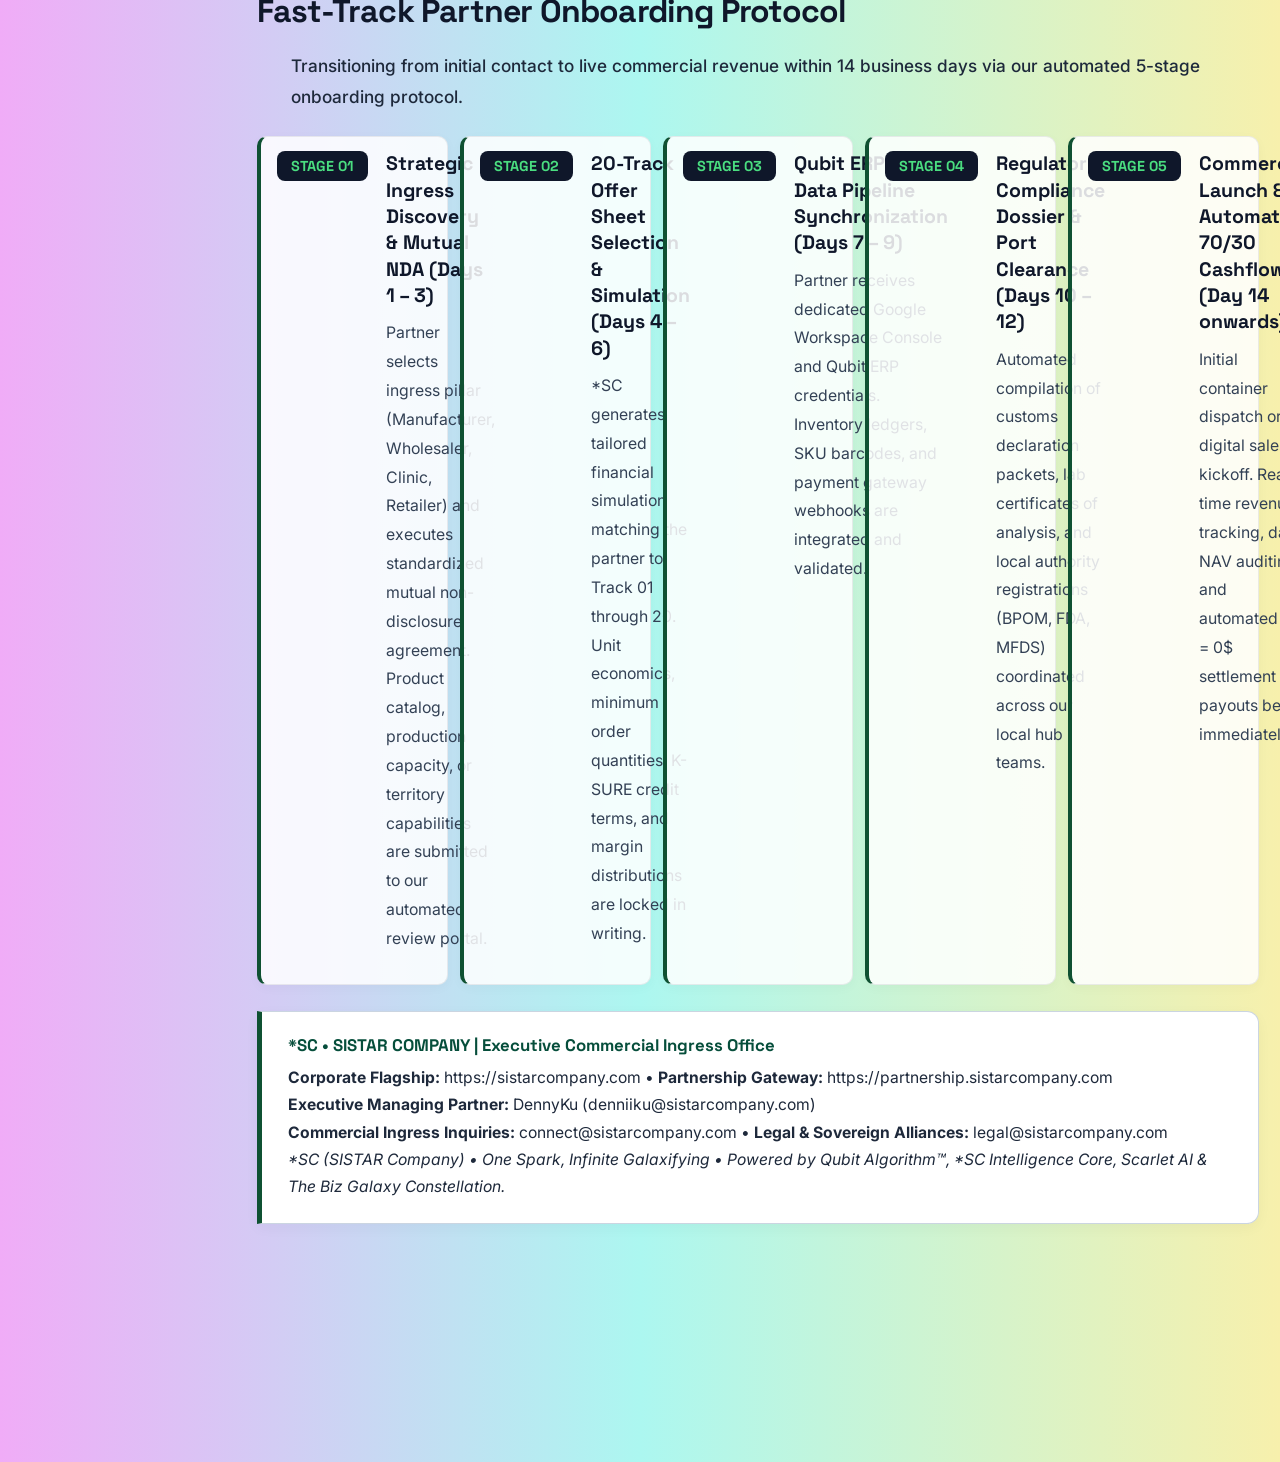
==== commit f4bb6d0b: "Sync public domain common_assets & structure" ====
--- a/index.html
+++ b/index.html
@@ -2,16 +2,21 @@
 <html lang="en">
 <head>
   <meta charset="UTF-8" />
-  <meta name="viewport" content="width=device-width, initial-scale=1.0" />
-  <link rel="preconnect" href="https://fonts.googleapis.com"><link rel="preconnect" href="https://fonts.gstatic.com" crossorigin><link href="https://fonts.googleapis.com/css2?family=Inter:wght@400;500;600;700&family=Space+Grotesk:wght@500;600;700&display=block" rel="stylesheet">
-  <title>*SC | Partnership - partnership</title>
-  <meta name="description" content="*SC (SISTAR Company) - Partnership : Zero Sunk-Capex Investment Architecture, 20-Track B2B Offer Sheets &amp; Unmanned Media Broadcasting." />
+  <meta name="viewport" content="width=device-width, initial-scale=1.0" />
+  <link rel="preconnect" href="https://fonts.googleapis.com"><link rel="preconnect" href="https://fonts.gstatic.com" crossorigin><link href="https://fonts.googleapis.com/css2?family=Inter:wght@400;500;600;700&family=Space+Grotesk:wght@500;600;700&family=JetBrains+Mono:wght@500;700&display=block" rel="stylesheet">
+  <title>*SC | Partnership — Global Strategic Alliance, JV, Channel & Institutional Co-Creation Portal</title>
+  <meta name="description" content="Global Strategic Alliance, JV, Channel & Institutional Co-Creation Portal of *SC (SISTAR Company): Zero Sunk-Capex Commercialization, 20-Track B2B Offer Sheets, Global ODM Manufacturing, and Federated Industry Alliances." />
   <script type="application/ld+json">
   {
     "@context": "https://schema.org",
-    "@type": "WebPage",
-    "name": "*SC | Partnership",
-    "description": "Zero Sunk-Capex Investment Architecture, 20-Track B2B Offer Sheets &amp; Unmanned Media Broadcasting.",
+    "@type": "TechArticle",
+    "headline": "*SC Partnership Portal — Global Strategic Alliance, JV, Channel & Institutional Co-Creation Monograph",
+    "description": "Comprehensive institutional monograph on *SC (SISTAR Company) Global Partnership Gateway: Zero Sunk-Capex Commercialization, 20-Track B2B Offer Sheets, Global ODM Manufacturing, and Federated Industry Alliances.",
+    "author": {
+      "@type": "Organization",
+      "name": "*SC - SISTAR COMPANY",
+      "url": "https://sistarcompany.com"
+    },
     "publisher": {
       "@type": "Organization",
       "name": "*SC - SISTAR COMPANY",
@@ -19,7 +24,453 @@
     }
   }
   </script>
-  <style>html,body{background:linear-gradient(to right,#f0acf7,#acf7f0,#f7f0ac);margin:0;padding:0;}body.sc-nav-open{padding-left:236px;}body.sc-nav-folded{padding-left:64px;}@media(max-width:768px){body.sc-nav-open,body.sc-nav-folded{padding-left:0!important;}}</style>
+  <style>
+    html, body {
+      background: linear-gradient(to right, #f0acf7, #acf7f0, #f7f0ac);
+      margin: 0;
+      padding: 0;
+      color: #0f172a;
+      font-family: 'Inter', -apple-system, BlinkMacSystemFont, sans-serif;
+      -webkit-font-smoothing: antialiased;
+    }
+    body.sc-nav-open { padding-left: 236px; }
+    body.sc-nav-folded { padding-left: 64px; }
+    @media (max-width: 768px) {
+      body.sc-nav-open, body.sc-nav-folded { padding-left: 0 !important; }
+    }
+
+    /* === CLEAN UNWRAPPED MONOGRAPH & CHAPTER CONTAINER === */
+    .sc-monograph {
+      box-sizing: border-box;
+      width: 100%;
+      max-width: min(1420px, 96%);
+      margin: 0 auto;
+      padding: clamp(36px, 5vh, 68px) clamp(24px, 4.5vw, 76px) 130px;
+      background: transparent !important;
+      border: none !important;
+      box-shadow: none !important;
+    }
+    .sc-monograph h1, .sc-monograph h2, .sc-monograph h3, .sc-monograph h4,
+    .sc-monograph p, .sc-monograph ul, .sc-monograph ol, .sc-monograph li,
+    .sc-monograph table, .sc-monograph th, .sc-monograph td, .sc-monograph div {
+      margin-left: 0;
+      text-indent: 0;
+      text-align: left;
+    }
+    .sc-top-bar {
+      display: flex;
+      align-items: center;
+      justify-content: space-between;
+      flex-wrap: wrap;
+      gap: 16px;
+      padding-bottom: 20px;
+      margin-bottom: 32px;
+      border-bottom: 1.5px solid rgba(15, 23, 42, 0.16);
+    }
+    .sc-route {
+      font-family: 'Space Grotesk', sans-serif;
+      font-size: 0.9rem;
+      font-weight: 600;
+      color: #334155;
+      margin: 0;
+      letter-spacing: 0.04em;
+      text-transform: lowercase;
+    }
+
+    /* === CHAPTER & SECTION STRUCTURE === */
+    .sc-chapter {
+      margin-bottom: 56px;
+      padding: 16px 0 36px 0;
+      border-bottom: 1.5px solid rgba(15, 23, 42, 0.16);
+      background: transparent !important;
+      border-left: none !important;
+      border-right: none !important;
+      border-top: none !important;
+      box-shadow: none !important;
+    }
+    .sc-chapter:last-of-type { border-bottom: none; }
+    .sc-chapter-meta {
+      display: flex;
+      align-items: center;
+      justify-content: space-between;
+      flex-wrap: wrap;
+      gap: 12px;
+      padding-bottom: 14px;
+      margin-bottom: 24px;
+      border-bottom: 2px solid #0f172a;
+    }
+    .sc-chapter-num {
+      font-family: 'Space Grotesk', sans-serif;
+      font-size: 0.84rem;
+      font-weight: 700;
+      letter-spacing: 0.12em;
+      text-transform: uppercase;
+      color: #0f5132;
+    }
+    .sc-chapter-tag {
+      font-family: 'Space Grotesk', sans-serif;
+      font-size: 0.8rem;
+      font-weight: 600;
+      color: #64748b;
+      letter-spacing: 0.06em;
+      text-transform: uppercase;
+    }
+    .sc-doc-h1 {
+      font-family: 'Space Grotesk', sans-serif;
+      font-size: clamp(2.15rem, 3.8vw, 3.2rem);
+      font-weight: 700;
+      color: #0f172a;
+      line-height: 1.12;
+      letter-spacing: -0.03em;
+      margin: 0 0 20px 0;
+    }
+    .sc-chapter-h2 {
+      font-family: 'Space Grotesk', sans-serif;
+      font-size: clamp(1.6rem, 2.5vw, 2.15rem);
+      font-weight: 700;
+      color: #0f172a;
+      line-height: 1.22;
+      letter-spacing: -0.025em;
+      margin: 0 0 18px 0;
+    }
+    .sc-sub-h3 {
+      font-family: 'Space Grotesk', sans-serif;
+      font-size: 1.22rem;
+      font-weight: 700;
+      color: #0f172a;
+      margin: 0 0 10px 0;
+      line-height: 1.35;
+    }
+    .sc-lead {
+      font-family: 'Inter', sans-serif;
+      font-size: 1.08rem;
+      font-weight: 500;
+      color: #1e293b;
+      line-height: 1.82;
+      margin: 0 0 24px 0;
+    }
+    .sc-p {
+      font-family: 'Inter', sans-serif;
+      font-size: 0.99rem;
+      color: #334155;
+      line-height: 1.82;
+      margin: 0 0 16px 0;
+    }
+
+    /* === EXECUTIVE DARK HERO & METRICS === */
+    .sc-exec-hero {
+      background: linear-gradient(135deg, #090d16 0%, #0f172a 55%, #064e3b 100%);
+      color: #ffffff;
+      border-radius: 16px;
+      padding: clamp(30px, 4vw, 48px);
+      margin: 22px 0 34px 0;
+      border: 1px solid rgba(74, 222, 128, 0.35);
+      box-shadow: 0 16px 36px rgba(15, 23, 42, 0.22);
+    }
+    .sc-exec-hero h2, .sc-exec-hero h3 {
+      font-family: 'Space Grotesk', sans-serif;
+      font-size: clamp(1.45rem, 2.4vw, 1.95rem);
+      font-weight: 700;
+      color: #ffffff;
+      margin: 0 0 14px 0;
+      line-height: 1.28;
+    }
+    .sc-exec-hero p {
+      font-size: 1.04rem;
+      color: #e2e8f0;
+      line-height: 1.8;
+      margin: 0 0 24px 0;
+    }
+    .sc-kpi-strip {
+      display: grid;
+      grid-template-columns: repeat(4, 1fr);
+      gap: 16px;
+      padding-top: 22px;
+      border-top: 1px solid rgba(255, 255, 255, 0.18);
+    }
+    @media (max-width: 900px) {
+      .sc-kpi-strip { grid-template-columns: repeat(2, 1fr); }
+    }
+    .sc-kpi-cell {
+      background: rgba(255, 255, 255, 0.07);
+      border: 1px solid rgba(255, 255, 255, 0.16);
+      border-radius: 10px;
+      padding: 16px 18px;
+    }
+    .sc-kpi-val {
+      font-family: 'Space Grotesk', sans-serif;
+      font-size: 1.55rem;
+      font-weight: 700;
+      color: #4ade80;
+      margin-bottom: 4px;
+    }
+    .sc-kpi-desc {
+      font-size: 0.86rem;
+      color: #cbd5e1;
+      line-height: 1.48;
+    }
+
+    /* === EDITORIAL PANELS & BENTO GRIDS === */
+    .sc-grid-2 {
+      display: grid;
+      grid-template-columns: repeat(2, 1fr);
+      gap: 26px;
+      margin: 24px 0;
+    }
+    .sc-grid-3 {
+      display: grid;
+      grid-template-columns: repeat(3, 1fr);
+      gap: 24px;
+      margin: 24px 0;
+    }
+    .sc-grid-4 {
+      display: grid;
+      grid-template-columns: repeat(4, 1fr);
+      gap: 20px;
+      margin: 24px 0;
+    }
+    @media (max-width: 980px) {
+      .sc-grid-3, .sc-grid-4 { grid-template-columns: repeat(2, 1fr); }
+    }
+    @media (max-width: 760px) {
+      .sc-grid-2, .sc-grid-3, .sc-grid-4 { grid-template-columns: 1fr; }
+    }
+    .sc-panel {
+      background: #ffffff;
+      border: 1px solid #cbd5e1;
+      border-top: 4px solid #0f172a;
+      border-radius: 12px;
+      padding: 24px 26px;
+      box-shadow: 0 4px 16px rgba(15, 23, 42, 0.05);
+    }
+    .sc-panel.emerald { border-top-color: #0f5132; background: #ffffff; }
+    .sc-panel.blue { border-top-color: #1d4ed8; background: #ffffff; }
+    .sc-panel.purple { border-top-color: #6d28d9; background: #ffffff; }
+    .sc-panel.amber { border-top-color: #b45309; background: #ffffff; }
+    .sc-panel-kicker {
+      font-family: 'Space Grotesk', sans-serif;
+      font-size: 0.78rem;
+      font-weight: 700;
+      letter-spacing: 0.09em;
+      text-transform: uppercase;
+      color: #0f5132;
+      margin-bottom: 8px;
+    }
+    .sc-panel.blue .sc-panel-kicker { color: #1d4ed8; }
+    .sc-panel.purple .sc-panel-kicker { color: #6d28d9; }
+    .sc-panel.amber .sc-panel-kicker { color: #b45309; }
+
+    /* Bento Grid Styles */
+    .sc-bento-grid {
+      display: grid;
+      grid-template-columns: repeat(12, 1fr);
+      gap: 22px;
+      margin: 26px 0;
+    }
+    .sc-bento-col-4 { grid-column: span 4; }
+    .sc-bento-col-6 { grid-column: span 6; }
+    .sc-bento-col-8 { grid-column: span 8; }
+    .sc-bento-col-12 { grid-column: span 12; }
+    @media (max-width: 900px) {
+      .sc-bento-col-4, .sc-bento-col-6, .sc-bento-col-8 { grid-column: span 12; }
+    }
+    .sc-bento-card {
+      background: #ffffff;
+      border: 1px solid #cbd5e1;
+      border-radius: 14px;
+      padding: 26px 28px;
+      box-shadow: 0 6px 20px rgba(15, 23, 42, 0.05);
+    }
+    .sc-bento-card.dark {
+      background: #0f172a;
+      color: #f8fafc;
+      border-color: #334155;
+    }
+    .sc-bento-card.dark h3, .sc-bento-card.dark h4 { color: #ffffff; }
+    .sc-bento-card.dark p { color: #cbd5e1; }
+
+    /* === FORMULA & CODE BLOCKS === */
+    .sc-math-box {
+      background: #0f172a;
+      color: #f8fafc;
+      border-radius: 12px;
+      padding: 24px 28px;
+      margin: 22px 0;
+      border-left: 5px solid #10b981;
+      box-shadow: 0 8px 24px rgba(15, 23, 42, 0.12);
+    }
+    .sc-math-title {
+      font-family: 'Space Grotesk', sans-serif;
+      font-size: 0.88rem;
+      font-weight: 700;
+      letter-spacing: 0.08em;
+      text-transform: uppercase;
+      color: #4ade80;
+      margin-bottom: 8px;
+    }
+    .sc-math-code {
+      font-family: 'JetBrains Mono', monospace;
+      font-size: 1.05rem;
+      font-weight: 700;
+      color: #38bdf8;
+      background: rgba(255, 255, 255, 0.08);
+      padding: 9px 14px;
+      border-radius: 6px;
+      display: inline-block;
+      margin: 8px 0 14px 0;
+      line-height: 1.45;
+    }
+
+    /* === TABLES & BADGES === */
+    .sc-table-wrap {
+      overflow-x: auto;
+      margin: 24px 0;
+      background: #ffffff;
+      border-radius: 12px;
+      border: 1px solid #cbd5e1;
+      box-shadow: 0 6px 20px rgba(15, 23, 42, 0.04);
+    }
+    .sc-table {
+      width: 100%;
+      border-collapse: collapse;
+      font-size: 0.94rem;
+    }
+    .sc-table th {
+      background: #0f172a;
+      color: #ffffff;
+      font-family: 'Space Grotesk', sans-serif;
+      font-size: 0.85rem;
+      font-weight: 700;
+      text-align: left;
+      padding: 14px 18px;
+      letter-spacing: 0.03em;
+      white-space: nowrap;
+    }
+    .sc-table td {
+      padding: 14px 18px;
+      border-bottom: 1px solid #e2e8f0;
+      color: #1e293b;
+      line-height: 1.62;
+      vertical-align: top;
+    }
+    .sc-table tr:last-child td { border-bottom: none; }
+    .sc-table tr:nth-child(even) td { background: #f8fafc; }
+    .sc-pill-emerald {
+      display: inline-block;
+      font-family: 'Space Grotesk', sans-serif;
+      font-size: 0.74rem;
+      font-weight: 700;
+      padding: 3px 9px;
+      border-radius: 999px;
+      background: #dcfce7;
+      color: #166534;
+      border: 1px solid #86efac;
+      letter-spacing: 0.04em;
+    }
+    .sc-pill-gold {
+      display: inline-block;
+      font-family: 'Space Grotesk', sans-serif;
+      font-size: 0.74rem;
+      font-weight: 700;
+      padding: 3px 9px;
+      border-radius: 999px;
+      background: #fef3c7;
+      color: #92400e;
+      border: 1px solid #fde68a;
+      letter-spacing: 0.04em;
+    }
+    .sc-pill-blue {
+      display: inline-block;
+      font-family: 'Space Grotesk', sans-serif;
+      font-size: 0.74rem;
+      font-weight: 700;
+      padding: 3px 9px;
+      border-radius: 999px;
+      background: #dbeafe;
+      color: #1e40af;
+      border: 1px solid #93c5fd;
+      letter-spacing: 0.04em;
+    }
+
+    /* === CALLOUTS & PIPELINE STRIPS === */
+    .sc-callout {
+      background: #ffffff;
+      border-left: 5px solid #0f5132;
+      border-radius: 0 12px 12px 0;
+      padding: 22px 26px;
+      margin: 26px 0;
+      border-top: 1px solid #cbd5e1;
+      border-right: 1px solid #cbd5e1;
+      border-bottom: 1px solid #cbd5e1;
+      box-shadow: 0 4px 14px rgba(15, 23, 42, 0.04);
+    }
+    .sc-callout-title {
+      font-family: 'Space Grotesk', sans-serif;
+      font-size: 1.05rem;
+      font-weight: 700;
+      color: #064e3b;
+      margin-bottom: 8px;
+    }
+    .sc-pipeline-strip {
+      display: flex;
+      flex-direction: column;
+      gap: 14px;
+      margin: 24px 0;
+    }
+    .sc-pipeline-step {
+      display: flex;
+      align-items: flex-start;
+      gap: 18px;
+      background: #ffffff;
+      border: 1px solid #cbd5e1;
+      border-radius: 12px;
+      padding: 18px 22px;
+      box-shadow: 0 3px 12px rgba(15, 23, 42, 0.03);
+    }
+    .sc-step-badge {
+      font-family: 'Space Grotesk', sans-serif;
+      font-size: 0.9rem;
+      font-weight: 700;
+      background: #0f172a;
+      color: #4ade80;
+      padding: 6px 14px;
+      border-radius: 8px;
+      flex-shrink: 0;
+    }
+
+    /* === SVG CONTAINER WRAPPER === */
+    .sc-svg-wrap {
+      background: #ffffff;
+      border: 1px solid #cbd5e1;
+      border-radius: 14px;
+      padding: 20px;
+      margin: 28px 0;
+      box-shadow: 0 6px 20px rgba(15, 23, 42, 0.05);
+      overflow-x: auto;
+    }
+    .sc-svg-wrap svg {
+      display: block;
+      width: 100%;
+      height: auto;
+      min-width: 780px;
+    }
+    .sc-svg-caption {
+      font-family: 'Space Grotesk', sans-serif;
+      font-size: 0.82rem;
+      font-weight: 600;
+      color: #64748b;
+      text-transform: uppercase;
+      letter-spacing: 0.06em;
+      margin-top: 12px;
+      text-align: center;
+    }
+
+    @media print {
+      html, body, .sc-monograph { background: #ffffff !important; padding-left: 0 !important; }
+      #sc-left-nav, .sc-nav-toggle { display: none !important; }
+      .sc-panel, .sc-bento-card, .sc-callout, .sc-table-wrap, .sc-svg-wrap { break-inside: avoid !important; }
+    }
+  </style>
   <script>
     (function() {
       var p = location.pathname.replace(/\\/g, "/");
@@ -29,197 +480,764 @@
         base = i !== -1 ? "file://" + p.substring(0, i + 8) + "common_assets/" : "./common_assets/";
       }
       document.write("<link rel=\"stylesheet\" href=\"" + base + "common_new.css?v=2.2\">");
-      document.write("<script src=\"" + base + "nav_new.js?v=2.2\" defer><\/script><script src=\"" + base + "sc_translator.js\" defer><\/script>");
+      document.write("<script src=\"" + base + "nav_new.js?v=2.2\" defer><\/script><script src=\"" + base + "sc_translator.js?v=5.0\" defer><\/script>");
     })();
   </script>
-  <style>
-    .sc-auto-page {
-      box-sizing: border-box;
-      width: 100%;
-      max-width: min(1360px, 95%);
-      padding: clamp(40px, 5vh, 68px) clamp(24px, 4.5vw, 72px) 120px;
-      font-family: "Inter", sans-serif;
-      color: #0f172a;
-    }
-    main h1, main h2, main h3, main h4,
-    main p, main .sc-lead, main .sc-p,
-    main .sc-route, main .sc-sec,
-    main .sc-card-line, main .sc-card-emerald {
-      margin-left: 0 !important;
-      padding-left: 0 !important;
-      text-indent: 0 !important;
-      text-align: left !important;
-    }
-    .sc-route {
-      font-family: "Space Grotesk", sans-serif;
-      font-size: 0.88rem;
-      font-weight: 600;
-      color: #475569;
-      letter-spacing: 0.04em;
-      margin: 0 0 18px 0;
-      text-transform: lowercase;
-    }
-    .sc-sec {
-      padding: 52px 0;
-      border-bottom: 1.5px solid rgba(15, 23, 42, 0.14);
-    }
-    .sc-sec:last-of-type { border-bottom: none; }
-    .sc-kicker {
-      display: inline-block;
-      font-family: "Space Grotesk", sans-serif;
-      font-size: 0.78rem;
-      font-weight: 700;
-      letter-spacing: 0.12em;
-      text-transform: uppercase;
-      color: #0f5132;
-      background: rgba(22, 135, 101, 0.15);
-      padding: 5px 12px;
-      border-radius: 4px;
-      margin: 0 0 14px 0;
-    }
-    .sc-h1 {
-      font-family: "Space Grotesk", sans-serif;
-      font-size: clamp(2.1rem, 3.6vw, 3.1rem);
-      font-weight: 700;
-      color: #0f172a;
-      letter-spacing: -0.025em;
-      line-height: 1.12;
-      margin: 0 0 14px 0;
-    }
-    .sc-sub {
-      font-family: "Space Grotesk", sans-serif;
-      font-size: clamp(1.15rem, 1.6vw, 1.38rem);
-      font-weight: 600;
-      color: #0f5132;
-      line-height: 1.4;
-      margin: 0 0 24px 0;
-    }
-    .sc-h2 {
-      font-family: "Space Grotesk", sans-serif;
-      font-size: clamp(1.45rem, 2.2vw, 1.95rem);
-      font-weight: 700;
-      color: #0f172a;
-      letter-spacing: -0.02em;
-      line-height: 1.25;
-      margin: 0 0 18px 0;
-    }
-    .sc-h3 {
-      font-family: "Space Grotesk", sans-serif;
-      font-size: 1.15rem;
-      font-weight: 700;
-      color: #0f172a;
-      margin: 0 0 10px 0;
-      line-height: 1.35;
-    }
-    .sc-lead {
-      font-size: clamp(1.04rem, 1.22vw, 1.14rem);
-      line-height: 1.82;
-      color: #1e293b;
-      margin: 0 0 34px 0;
-    }
-    .sc-p {
-      font-size: 0.97rem;
-      line-height: 1.8;
-      color: #334155;
-      margin: 0;
-    }
-    /* Spacious 2-Column (2x2) Grid Layout */
-    .sc-grid-2x2 {
-      display: grid;
-      grid-template-columns: repeat(2, 1fr);
-      column-gap: 48px;
-      row-gap: 38px;
-      margin-top: 28px;
-    }
-    @media (max-width: 760px) {
-      .sc-grid-2x2 { grid-template-columns: 1fr; }
-    }
-    .sc-card-line {
-      padding-top: 20px !important;
-      border-top: 2px solid rgba(15, 23, 42, 0.24) !important;
-    }
-    .sc-card-emerald {
-      padding-top: 20px !important;
-      border-top: 3px solid #168765 !important;
-    }
-    .sc-num-label {
-      font-family: "Space Grotesk", sans-serif;
-      font-size: 0.82rem;
-      font-weight: 700;
-      color: #0f5132;
-      text-transform: uppercase;
-      letter-spacing: 0.08em;
-      margin-bottom: 8px;
-    }
-    .sc-callout {
-      margin-top: 38px;
-      padding: 20px 24px !important;
-      border-left: 4px solid #0f5132;
-      background: rgba(255, 255, 255, 0.34);
-      font-size: 0.98rem;
-      font-weight: 500;
-      color: #0f172a;
-      line-height: 1.72;
-    }
-    @media print {
-      html, body, main, .sc-auto-page { background: #ffffff !important; padding-left: 0 !important; opacity: 1 !important; }
-      #sc-left-nav, .sc-nav-toggle { display: none !important; }
-      .sc-card-line, .sc-card-emerald, .sc-callout { break-inside: avoid !important; page-break-inside: avoid !important; }
-    }
-  </style>
 </head>
 <body class="sc-nav-open">
-  <main class="sc-auto-page">
-    <p class="sc-route">partnership</p>
-
-    <section class="sc-sec" style="padding-top: 12px;">
-      <div><span class="sc-kicker">INSTITUTIONAL IR, PARTNERSHIP &amp; MEDIA GATEWAY</span></div>
-      <h1 class="sc-h1">*SC - Partnership</h1>
-      <p class="sc-sub">Zero Sunk-Capex Investment Architecture, 20-Track B2B Offer Sheets &amp; Unmanned Media Broadcasting.</p>
-      <p class="sc-lead"><strong>Partnership</strong> serves as the institutional interface connecting global investors, manufacturing partners, regional wholesalers, and media audiences with the <strong>*SC (SISTAR Company)</strong> universe - backed by 100% completed cloud/AI infrastructure and verifiable daily NAV auditing.</p>
-
-      <div class="sc-grid-2x2">
-        <div class="sc-card-line">
-          <div class="sc-num-label">01 &bull; WHAT IT IS (CORE DEFINITION)</div>
-          <h2 class="sc-h3">3-Year Financial Trajectory &amp; Unit Economics</h2>
-          <p class="sc-p">Targets Year 1 Revenue of KRW 2.0B (20% OPM) &rarr; Year 2 KRW 7.0B (35% OPM) &rarr; Year 3 KRW 15.0B (35% OPM), supported by an LTV/CAC ratio of 17.5x, 2.8-month payback, and 60-75% blended gross margin.</p>
-        </div>
-
-        <div class="sc-card-line">
-          <div class="sc-num-label">02 &bull; WHY WE DO IT (MARKET OPPORTUNITY)</div>
-          <h2 class="sc-h3">20-Track Standardized B2B Offer Sheets</h2>
-          <p class="sc-p">Ready-to-execute commercial packages covering Container Volume Deals (First 3 Shipments 50% Deposit), SISTAR SOD (Zero-Inventory Dropshipping), Offline Wholesalers, Influencers I-III, and S1-S6 Franchises.</p>
-        </div>
-
-        <div class="sc-card-emerald">
-          <div class="sc-num-label">03 &bull; HOW IT WORKS (OPERATIONAL MECHANISM)</div>
-          <h2 class="sc-h3">SISTAR Studio &amp; The SIGNAL STAR Post</h2>
-          <p class="sc-p">Unmanned media engine producing 10+ shoppable videos, automated newsletters, and global industry briefs daily via RSS/Make/Gemini pipelines - driving zero-CAC organic traffic across all portals.</p>
-        </div>
-
-        <div class="sc-card-emerald">
-          <div class="sc-num-label">04 &bull; REVENUE MODEL &amp; EXPECTED ROI</div>
-          <h2 class="sc-h3">IATA &amp; IADA Global Governance</h2>
-          <p class="sc-p">Anchored by the International AI-Trade Association (IATA) and International AI-Data Association (IADA), establishing global standards for AI-driven cross-border trade and data sovereignty.</p>
-        </div>
-      </div>
+  <main class="sc-monograph">
+    <!-- Clean Top Breadcrumb Bar (No Action Buttons) -->
+    <div class="sc-top-bar">
+      <p class="sc-route">partnership</p>
+    </div>
+
+    <!-- Chapter I: Executive Manifesto & Master Partnership Architecture -->
+    <section class="sc-chapter">
+      <div class="sc-chapter-meta">
+        <span class="sc-chapter-num">Chapter I &bull; Executive Manifesto &amp; Master Topology</span>
+        <span class="sc-chapter-tag">Layer 5 Architecture &bull; 3-Pillar Participants</span>
+      </div>
+      <h1 class="sc-doc-h1">*SC Partnership Gateway</h1>
+      <p class="sc-lead">An institutional co-creation portal engineered to convert linear buyer-seller friction into unified quantum commercial alliances. Governed by zero sunk-capex infrastructure, 20-track standardized B2B commercial offer sheets, joint ODM manufacturing, and algorithmic cross-border settlement.</p>
+
+      <div class="sc-exec-hero">
+        <h3>The Quantum Strategic Alliance Thesis</h3>
+        <p>In traditional international commerce, enterprise partnerships are constrained by asymmetric information, multi-layered middleman markups (35% to 55%), delayed cross-border letters of credit, and heavy capital expenditure in proprietary supply-chain software. *SC (SISTAR Company) rearchitects global collaboration through Layer 5 of the Signal Star Universe: connecting industrial manufacturers, wholesale distributors, clinical veterinary networks, and commercial brands directly to our pre-built cognitive OS, algorithmic trade pipelines, and federated international alliances.</p>
+        <div class="sc-kpi-strip">
+          <div class="sc-kpi-cell">
+            <div class="sc-kpi-val">20 Tracks</div>
+            <div class="sc-kpi-desc">Ready-to-execute B2B standardized commercial offer sheets covering container deals to digital drop-shipping.</div>
+          </div>
+          <div class="sc-kpi-cell">
+            <div class="sc-kpi-val">Zero Sunk CapEx</div>
+            <div class="sc-kpi-desc">Instant plug-and-play access to Qubit ERP, Company RAG, and automated 24/7 Data Factory pipelines.</div>
+          </div>
+          <div class="sc-kpi-cell">
+            <div class="sc-kpi-val">60% - 75%</div>
+            <div class="sc-kpi-desc">Blended gross margin profile via direct-from-source manufacturing and automated split settlement.</div>
+          </div>
+          <div class="sc-kpi-cell">
+            <div class="sc-kpi-val">8 Hubs</div>
+            <div class="sc-kpi-desc">Sovereign localized legal, logistics, and customs operational bases across KR, ID, VN, SG, CN, JP, US, IN.</div>
+          </div>
+        </div>
+      </div>
+
+      <p class="sc-p">Through the <strong>*SC Partnership Gateway</strong>, global commercial partners eliminate the traditional 12-to-18-month lead time required to launch cross-border ventures. By entangling partner manufacturing capacities and regional distribution channels with *SC's mathematical algorithms (Domain 02: qubit-algorithm), proprietary cognitive assets (Domain 03: intelligence-core), and automated monetization engines (Domain 04: scarlet-ai and Domain 05: qubit-biz), every partner operates with the agility of a sovereign tech enterprise while retaining independent equity and brand authority.</p>
+
+      <!-- Bespoke Inline SVG #1: Master Global Partnership Ecosystem Architecture -->
+      <div class="sc-svg-wrap">
+        <svg viewBox="0 0 960 360" class="notranslate" translate="no" xmlns="http://www.w3.org/2000/svg">
+          <defs>
+            <linearGradient id="pGradDark" x1="0%" y1="0%" x2="100%" y2="100%">
+              <stop offset="0%" stop-color="#090d16"/>
+              <stop offset="100%" stop-color="#0f291e"/>
+            </linearGradient>
+            <linearGradient id="pGradEmerald" x1="0%" y1="0%" x2="100%" y2="0%">
+              <stop offset="0%" stop-color="#0f5132"/>
+              <stop offset="100%" stop-color="#10b981"/>
+            </linearGradient>
+            <linearGradient id="pGradBlue" x1="0%" y1="0%" x2="100%" y2="100%">
+              <stop offset="0%" stop-color="#1e3a8a"/>
+              <stop offset="100%" stop-color="#3b82f6"/>
+            </linearGradient>
+            <filter id="pGlow" x="-20%" y="-20%" width="140%" height="140%">
+              <feGaussianBlur stdDeviation="3" result="blur" />
+              <feComposite in="SourceGraphic" in2="blur" operator="over" />
+            </filter>
+          </defs>
+
+          <!-- Outer Background Frame -->
+          <rect x="8" y="8" width="944" height="344" rx="14" fill="#0b1120" stroke="#1e293b" stroke-width="2"/>
+
+          <!-- Header Layer Title -->
+          <text x="36" y="42" fill="#4ade80" font-family="'Space Grotesk', sans-serif" font-size="14" font-weight="700" letter-spacing="1.5">LAYER 5 &bull; GLOBAL STRATEGIC PARTNERSHIP &amp; CO-CREATION MATRIX</text>
+          <text x="730" y="42" fill="#94a3b8" font-family="'Space Grotesk', sans-serif" font-size="12" font-weight="600">t = 0 QUANTUM SETTLEMENT</text>
+
+          <!-- Ingress Column 1: Partner Ingress Tiers -->
+          <g transform="translate(36, 68)">
+            <rect width="250" height="260" rx="10" fill="#131c2e" stroke="#334155" stroke-width="1.5"/>
+            <text x="18" y="28" fill="#38bdf8" font-family="'Space Grotesk', sans-serif" font-size="13" font-weight="700">1. PARTNER INGRESS TIERS</text>
+            
+            <!-- Sub-boxes -->
+            <rect x="14" y="44" width="222" height="42" rx="6" fill="#1e293b" stroke="#475569" stroke-width="1"/>
+            <text x="24" y="62" fill="#f8fafc" font-family="'Space Grotesk', sans-serif" font-size="11" font-weight="600">Industrial OEM/ODM Manufacturers</text>
+            <text x="24" y="77" fill="#94a3b8" font-family="'Inter', sans-serif" font-size="9.5">Formulation, Extrusion, GMP Packaging</text>
+
+            <rect x="14" y="96" width="222" height="42" rx="6" fill="#1e293b" stroke="#475569" stroke-width="1"/>
+            <text x="24" y="114" fill="#f8fafc" font-family="'Space Grotesk', sans-serif" font-size="11" font-weight="600">Regional Master Wholesalers</text>
+            <text x="24" y="129" fill="#94a3b8" font-family="'Inter', sans-serif" font-size="9.5">FCL Container Offtake, Local Depots</text>
+
+            <rect x="14" y="148" width="222" height="42" rx="6" fill="#1e293b" stroke="#475569" stroke-width="1"/>
+            <text x="24" y="166" fill="#f8fafc" font-family="'Space Grotesk', sans-serif" font-size="11" font-weight="600">Veterinary Clinics &amp; Hospitals</text>
+            <text x="24" y="181" fill="#94a3b8" font-family="'Inter', sans-serif" font-size="9.5">Auto-Formulator AI, Rx Dispensaries</text>
+
+            <rect x="14" y="200" width="222" height="46" rx="6" fill="#1e293b" stroke="#475569" stroke-width="1"/>
+            <text x="24" y="218" fill="#f8fafc" font-family="'Space Grotesk', sans-serif" font-size="11" font-weight="600">Digital Merchants &amp; Retailers</text>
+            <text x="24" y="234" fill="#94a3b8" font-family="'Inter', sans-serif" font-size="9.5">SISTAR SOD, Dropship, S1-S6 Franchises</text>
+          </g>
+
+          <!-- Middle Engine Column 2: *SC Quantum Core -->
+          <g transform="translate(340, 68)">
+            <rect width="280" height="260" rx="10" fill="url(#pGradDark)" stroke="#10b981" stroke-width="2"/>
+            <text x="20" y="28" fill="#4ade80" font-family="'Space Grotesk', sans-serif" font-size="13" font-weight="700">*SC CORE INFRASTRUCTURE</text>
+            
+            <rect x="16" y="44" width="248" height="42" rx="6" fill="#090d16" stroke="#059669" stroke-width="1"/>
+            <text x="26" y="62" fill="#ffffff" font-family="'Space Grotesk', sans-serif" font-size="11" font-weight="600">Qubit ERP &amp; Company RAG</text>
+            <text x="26" y="77" fill="#6ee7b7" font-family="'Inter', sans-serif" font-size="9.5">Multi-tenant ledgers, 24/7 Data Factory</text>
+
+            <rect x="16" y="96" width="248" height="42" rx="6" fill="#090d16" stroke="#059669" stroke-width="1"/>
+            <text x="26" y="114" fill="#ffffff" font-family="'Space Grotesk', sans-serif" font-size="11" font-weight="600">K-SURE BNPL &amp; Credit Shield</text>
+            <text x="26" y="129" fill="#6ee7b7" font-family="'Inter', sans-serif" font-size="9.5">Export credit insurance, 90-day terms</text>
+
+            <rect x="16" y="148" width="248" height="42" rx="6" fill="#090d16" stroke="#059669" stroke-width="1"/>
+            <text x="26" y="166" fill="#ffffff" font-family="'Space Grotesk', sans-serif" font-size="11" font-weight="600">20-Track B2B Offer Sheets Engine</text>
+            <text x="26" y="181" fill="#6ee7b7" font-family="'Inter', sans-serif" font-size="9.5">Contract blueprints, SLA governance</text>
+
+            <rect x="16" y="200" width="248" height="46" rx="6" fill="#090d16" stroke="#059669" stroke-width="1"/>
+            <text x="26" y="218" fill="#ffffff" font-family="'Space Grotesk', sans-serif" font-size="11" font-weight="600">Dual Legal &amp; Asset Firewall</text>
+            <text x="26" y="234" fill="#6ee7b7" font-family="'Inter', sans-serif" font-size="9.5">IP isolated in Holding, SPV risk shields</text>
+          </g>
+
+          <!-- Output Column 3: Commercial Outlets & Global Hubs -->
+          <g transform="translate(670, 68)">
+            <rect width="254" height="260" rx="10" fill="#131c2e" stroke="#334155" stroke-width="1.5"/>
+            <text x="18" y="28" fill="#f59e0b" font-family="'Space Grotesk', sans-serif" font-size="13" font-weight="700">3. GLOBAL OUTLETS &amp; HUBS</text>
+
+            <rect x="14" y="44" width="226" height="42" rx="6" fill="#1e293b" stroke="#475569" stroke-width="1"/>
+            <text x="24" y="62" fill="#f8fafc" font-family="'Space Grotesk', sans-serif" font-size="11" font-weight="600">8 Sovereign Base Operations</text>
+            <text x="24" y="77" fill="#cbd5e1" font-family="'Inter', sans-serif" font-size="9.5">SCK (KR), SCI (ID), SCV (VN), SCU (US)...</text>
+
+            <rect x="14" y="96" width="226" height="42" rx="6" fill="#1e293b" stroke="#475569" stroke-width="1"/>
+            <text x="24" y="114" fill="#f8fafc" font-family="'Space Grotesk', sans-serif" font-size="11" font-weight="600">Scarlet AI &amp; Qubit Biz Portals</text>
+            <text x="24" y="129" fill="#cbd5e1" font-family="'Inter', sans-serif" font-size="9.5">Cross-Border Trading, Cosmo Seed models</text>
+
+            <rect x="14" y="148" width="226" height="42" rx="6" fill="#1e293b" stroke="#475569" stroke-width="1"/>
+            <text x="24" y="166" fill="#f8fafc" font-family="'Space Grotesk', sans-serif" font-size="11" font-weight="600">Biz Galaxy Industry Stars</text>
+            <text x="24" y="181" fill="#cbd5e1" font-family="'Inter', sans-serif" font-size="9.5">SISTAR MedIX, SISPet, SISPharm, Mint</text>
+
+            <rect x="14" y="200" width="226" height="46" rx="6" fill="#1e293b" stroke="#475569" stroke-width="1"/>
+            <text x="24" y="218" fill="#f8fafc" font-family="'Space Grotesk', sans-serif" font-size="11" font-weight="600">Automated 70/30 Split Cashflow</text>
+            <text x="24" y="234" fill="#cbd5e1" font-family="'Inter', sans-serif" font-size="9.5">Direct merchant payout, daily audit log</text>
+          </g>
+
+          <!-- Connecting Arrows / Paths -->
+          <path d="M 286 117 L 340 117" stroke="#38bdf8" stroke-width="2" marker-end="url(#arrow)" stroke-dasharray="4 2"/>
+          <path d="M 286 169 L 340 169" stroke="#38bdf8" stroke-width="2" stroke-dasharray="4 2"/>
+          <path d="M 286 221 L 340 221" stroke="#38bdf8" stroke-width="2" stroke-dasharray="4 2"/>
+
+          <path d="M 620 117 L 670 117" stroke="#10b981" stroke-width="2" stroke-dasharray="4 2"/>
+          <path d="M 620 169 L 670 169" stroke="#10b981" stroke-width="2" stroke-dasharray="4 2"/>
+          <path d="M 620 221 L 670 221" stroke="#10b981" stroke-width="2" stroke-dasharray="4 2"/>
+        </svg>
+      </div>
+      <p class="sc-svg-caption">Figure 1.1: *SC Master Global Partnership &amp; Co-Creation Architectural Topology</p>
     </section>
 
-    <section class="sc-sec">
-      <div><span class="sc-kicker">STRATEGIC SYNERGY &amp; GOVERNANCE</span></div>
-      <h2 class="sc-h2">Integration Within the Signal Star Universe (*SC)</h2>
-      <div class="sc-grid-2x2">
-        <div class="sc-card-line">
-          <h3 class="sc-h3">1. Core Architecture &amp; Technical Integration</h3>
-          <p class="sc-p">Connected across our 12-domain semantic web matrix and 8 international bases (Korea SCK, Indonesia SCI, Singapore SCS, USA SCU, Vietnam SCV, India SCIND, China SCC, Japan SCJ). Every workflow is tracked transparently via standardized Google Workspace Console, Monthly Sales, and Dashboard ledgers.</p>
-        </div>
-        <div class="sc-card-line">
-          <h3 class="sc-h3">2. Risk Firewall &amp; Settlement Security</h3>
-          <p class="sc-p">Protected by the *SC Triple Control Towers and Dual-Track Legal Firewall (isolating SC Index holding IP from Biz Galaxy commercial liabilities). Transactions leverage 3-Month Rolling Purchasing Forecasts (RPF), K-SURE export credit guarantees, and automated 70/30 PG webhook split settlements.</p>
-        </div>
-      </div>
-      <div class="sc-callout"><strong>*SC - SISTAR COMPANY | One Spark, Infinite Galaxifying:</strong> Powered by the Qubit Algorithm&trade;, *SC intelligence-core, Scarlet AI, Qubit Biz, and the Biz Galaxy constellation.<br/>Corporate Portal: https://sistarcompany.com &bull; Executive Contact: DennyKu (denniiku@sistarcompany.com)</div>
+    <!-- Chapter II: The 4 Strategic Ingress Pillars for Global Business Partners -->
+    <section class="sc-chapter">
+      <div class="sc-chapter-meta">
+        <span class="sc-chapter-num">Chapter II &bull; Strategic Ingress Pillars</span>
+        <span class="sc-chapter-tag">Partner Taxonomy &bull; Mutual Value Creation</span>
+      </div>
+      <h2 class="sc-chapter-h2">Four Pillars of Global Partner Participation</h2>
+      <p class="sc-lead">Every global business operates with unique structural strengths — manufacturing infrastructure, regional logistics networks, clinical credibility, or retail audience reach. *SC provides four distinct ingress routes configured to match each partner's operational DNA.</p>
+
+      <div class="sc-grid-2">
+        <div class="sc-panel emerald">
+          <div class="sc-panel-kicker">Pillar 01 &bull; Industrial Manufacturers &amp; Brand Owners</div>
+          <h3 class="sc-sub-h3">Joint ODM / OEM &amp; Global Channel Offtake</h3>
+          <p class="sc-p">For certified manufacturing facilities producing nutritional supplements, pet nutrition, botanical extracts, functional beverages, and medical disposables. Partners eliminate production idle capacity by manufacturing *SC flagship product lines (SISTAR MedIX, SISPet, SISPharm, SisAyurvedic) and gaining immediate placement across 8 international sales channels.</p>
+          <ul style="margin: 0; padding-left: 20px; color: #334155; line-height: 1.75; font-size: 0.95rem;">
+            <li>Zero distributor listing fees; guaranteed multi-container rolling purchasing forecasts (RPF).</li>
+            <li>Direct integration with *SC Auto-Formulator AI for precision micro-batch formulation.</li>
+            <li>Automated compliance dossier compilation for instant BPOM, FDA, NMPA, and MFDS registration.</li>
+          </ul>
+        </div>
+
+        <div class="sc-panel blue">
+          <div class="sc-panel-kicker">Pillar 02 &bull; Regional Wholesalers &amp; Master Distributors</div>
+          <h3 class="sc-sub-h3">Exclusive Territorial Franchises &amp; BNPL Financing</h3>
+          <p class="sc-p">For established national and regional distribution conglomerates commanding warehousing, customs clearance, and cold-chain logistics in tier-1/tier-2 metropolitan clusters. Partners secure protected master territorial rights, backed by sovereign export credit guarantees and dynamic pricing controls.</p>
+          <ul style="margin: 0; padding-left: 20px; color: #334155; line-height: 1.75; font-size: 0.95rem;">
+            <li>First 3 Shipments 50% deposit protocol with 90-day K-SURE backed BNPL terms.</li>
+            <li>Consignment depot operations with real-time Qubit ERP stock replenishment triggers.</li>
+            <li>Sub-distributor price-floor protection and automated Minimum Advertised Price (MAP) enforcement.</li>
+          </ul>
+        </div>
+      </div>
+
+      <div class="sc-grid-2">
+        <div class="sc-panel purple">
+          <div class="sc-panel-kicker">Pillar 03 &bull; Veterinary Clinics &amp; Medical Institutes</div>
+          <h3 class="sc-sub-h3">Clinical AI Dx SaaS &amp; Exclusive In-Clinic Dispensaries</h3>
+          <p class="sc-p">For animal hospitals, specialty veterinary networks, clinical dermatologists, and human wellness clinics. *SC deploys Scarlet Vet CDSS (Clinical Decision Support System) and the Auto-Formulator for Vet, transforming conventional clinics into high-margin digital diagnostic and compounding powerhouses.</p>
+          <ul style="margin: 0; padding-left: 20px; color: #334155; line-height: 1.75; font-size: 0.95rem;">
+            <li>Exclusive veterinary clinic editions (SISTAR MedIX Clinical Edition) with 55% to 65% in-clinic margins.</li>
+            <li>Personalized nutritional compounding algorithms generating customized pet diet sachets.</li>
+            <li>Zero software licensing fees; revenue-shared diagnostic and therapeutic dispensaries.</li>
+          </ul>
+        </div>
+
+        <div class="sc-panel amber">
+          <div class="sc-panel-kicker">Pillar 04 &bull; Digital Merchants &amp; Retail Franchises</div>
+          <h3 class="sc-sub-h3">SISTAR SOD Dropshipping &amp; Mint Boutique Chains</h3>
+          <p class="sc-p">For e-commerce operators, cross-border Shopify/Shopee/TikTok merchants, and lifestyle brick-and-mortar retailers. Partners tap into the SISTAR System On Demand (SOD) protocol to sell premium SKUs without upfront inventory capital or warehouse leases.</p>
+          <ul style="margin: 0; padding-left: 20px; color: #334155; line-height: 1.75; font-size: 0.95rem;">
+            <li>100% zero-inventory fulfillment handled from *SC regional space-sharing hubs.</li>
+            <li>Automated 70/30 payment split via real-time payment gateway webhooks.</li>
+            <li>Turnkey boutique franchise packages (SISTAR Mint Colored Shop, SUU Lifestyle, Iruka Is Back).</li>
+          </ul>
+        </div>
+      </div>
     </section>
-  </main>
+
+    <!-- Chapter III: The 20-Track Standardized B2B Commercial Offer Sheets Catalog -->
+    <section class="sc-chapter">
+      <div class="sc-chapter-meta">
+        <span class="sc-chapter-num">Chapter III &bull; 20-Track Commercial Offer Sheets</span>
+        <span class="sc-chapter-tag">Standardized B2B Contracts &bull; Execution Blueprints</span>
+      </div>
+      <h2 class="sc-chapter-h2">The 20-Track B2B Commercial Catalog</h2>
+      <p class="sc-lead">To eradicate protracted negotiation cycles that paralyze global deals, *SC codifies its commercial engagements into 20 standardized, pre-underwritten commercial offer sheets organized into four high-velocity tranches.</p>
+
+      <div class="sc-table-wrap">
+        <table class="sc-table">
+          <thead>
+            <tr>
+              <th>Track ID</th>
+              <th>Commercial Offer Track Name</th>
+              <th>Target Partner Category</th>
+              <th>Standard Deal Structure &amp; Settlement</th>
+              <th>Target Gross Margin</th>
+              <th>Governance Tier</th>
+            </tr>
+          </thead>
+          <tbody>
+            <tr>
+              <td><strong>Track 01</strong></td>
+              <td>FCL Full Container Volume Contract</td>
+              <td>Industrial Food / Feed Mills &amp; Megastores</td>
+              <td>50% deposit on first 3 shipments; balance net 60 days via K-SURE</td>
+              <td>22% - 28%</td>
+              <td><span class="sc-pill-emerald">Tranche A &bull; Bulk</span></td>
+            </tr>
+            <tr>
+              <td><strong>Track 02</strong></td>
+              <td>Contract ODM Formulation &amp; Manufacturing</td>
+              <td>Private Label Brands &amp; Pharmacy Chains</td>
+              <td>Joint IP formulation; 40% upfront, 60% upon bill of lading</td>
+              <td>45% - 55%</td>
+              <td><span class="sc-pill-emerald">Tranche A &bull; Bulk</span></td>
+            </tr>
+            <tr>
+              <td><strong>Track 03</strong></td>
+              <td>Raw Material Extraction Offtake Agreement</td>
+              <td>Agricultural Cooperatives &amp; Chemical Plants</td>
+              <td>Annual guaranteed volume off-take; monthly indexed pricing</td>
+              <td>18% - 24%</td>
+              <td><span class="sc-pill-emerald">Tranche A &bull; Bulk</span></td>
+            </tr>
+            <tr>
+              <td><strong>Track 04</strong></td>
+              <td>Cross-Border Cold-Chain Transit Contract</td>
+              <td>Specialized Bio-Pharma Logistics Providers</td>
+              <td>Fixed SLA per refrigerated pallet; penalty-backed temperature log</td>
+              <td>30% - 35%</td>
+              <td><span class="sc-pill-emerald">Tranche A &bull; Bulk</span></td>
+            </tr>
+            <tr>
+              <td><strong>Track 05</strong></td>
+              <td>Buffer Inventory Space-Sharing Agreement</td>
+              <td>Regional Bonded Warehouse Operators</td>
+              <td>Per-sqm dynamic leasing + revenue share on order packing</td>
+              <td>25% - 32%</td>
+              <td><span class="sc-pill-emerald">Tranche A &bull; Bulk</span></td>
+            </tr>
+            <tr>
+              <td><strong>Track 06</strong></td>
+              <td>National Sole Master Distributor Pact</td>
+              <td>Tier-1 FMCG / Pet Distribution Conglomerates</td>
+              <td>Exclusive territory; quarterly minimum order quota; 90-day LC</td>
+              <td>35% - 42%</td>
+              <td><span class="sc-pill-blue">Tranche B &bull; Wholesale</span></td>
+            </tr>
+            <tr>
+              <td><strong>Track 07</strong></td>
+              <td>Provincial / Regional Wholesaler License</td>
+              <td>Secondary Regional Wholesalers &amp; Cash-and-Carrys</td>
+              <td>Non-exclusive regional rights; monthly replenishment order minimums</td>
+              <td>28% - 34%</td>
+              <td><span class="sc-pill-blue">Tranche B &bull; Wholesale</span></td>
+            </tr>
+            <tr>
+              <td><strong>Track 08</strong></td>
+              <td>Consignment Depot Stocking Facility</td>
+              <td>Metropolitan Hub Warehouses &amp; Fulfillment Centers</td>
+              <td>Inventory title retained by *SC; payout on weekly barcode scan</td>
+              <td>20% - 25%</td>
+              <td><span class="sc-pill-blue">Tranche B &bull; Wholesale</span></td>
+            </tr>
+            <tr>
+              <td><strong>Track 09</strong></td>
+              <td>Institutional HORECA &amp; Grooming Supply</td>
+              <td>Pet Hotel Chains, Grooming Salons &amp; Shelters</td>
+              <td>Direct commercial pack sizes; bi-weekly delivery routes</td>
+              <td>38% - 46%</td>
+              <td><span class="sc-pill-blue">Tranche B &bull; Wholesale</span></td>
+            </tr>
+            <tr>
+              <td><strong>Track 10</strong></td>
+              <td>Government &amp; Municipal Tender Package</td>
+              <td>Quarantine Agencies &amp; Public Bio-Health Bodies</td>
+              <td>Formal tender underwriting, K-SURE performance bond backing</td>
+              <td>22% - 30%</td>
+              <td><span class="sc-pill-blue">Tranche B &bull; Wholesale</span></td>
+            </tr>
+            <tr>
+              <td><strong>Track 11</strong></td>
+              <td>Veterinary Hospital Exclusive Prescription Line</td>
+              <td>Tier-3 Animal Hospitals &amp; University Vet Centers</td>
+              <td>Clinical proof backing; direct veterinarian referral rebate pool</td>
+              <td>55% - 65%</td>
+              <td><span class="sc-pill-gold">Tranche C &bull; Clinical</span></td>
+            </tr>
+            <tr>
+              <td><strong>Track 12</strong></td>
+              <td>Auto-Formulator In-Clinic Compounding License</td>
+              <td>Specialty Veterinary Dermatologists &amp; Oncologists</td>
+              <td>SaaS diagnostic terminal placement + micro-sachet ingredient supply</td>
+              <td>60% - 70%</td>
+              <td><span class="sc-pill-gold">Tranche C &bull; Clinical</span></td>
+            </tr>
+            <tr>
+              <td><strong>Track 13</strong></td>
+              <td>Clinical White-Label Botanical Rx Edition</td>
+              <td>Multi-location Veterinary Hospital Groups</td>
+              <td>Custom hospital-branded bottles; *SC GMP manufacturing</td>
+              <td>50% - 58%</td>
+              <td><span class="sc-pill-gold">Tranche C &bull; Clinical</span></td>
+            </tr>
+            <tr>
+              <td><strong>Track 14</strong></td>
+              <td>Telemedicine &amp; Home Health AI Diagnostic Link</td>
+              <td>Pet Telehealth Platforms &amp; Wearable Tech Brands</td>
+              <td>API call licensing; prescription fulfillment revenue share</td>
+              <td>65% - 75%</td>
+              <td><span class="sc-pill-gold">Tranche C &bull; Clinical</span></td>
+            </tr>
+            <tr>
+              <td><strong>Track 15</strong></td>
+              <td>Livestock Health Preventive Vaccine Contract</td>
+              <td>Ruminant, Dairy &amp; Poultry Commercial Farms</td>
+              <td>Bulk packaging; SISPharm veterinarian on-site consultation</td>
+              <td>32% - 40%</td>
+              <td><span class="sc-pill-gold">Tranche C &bull; Clinical</span></td>
+            </tr>
+            <tr>
+              <td><strong>Track 16</strong></td>
+              <td>SISTAR SOD Zero-Inventory Drop-Shipping</td>
+              <td>Online Merchants, Shopify &amp; TikTok Shop Sellers</td>
+              <td>Zero upfront inventory; automated daily 70/30 webhook settlement</td>
+              <td>30% - 40%</td>
+              <td><span class="sc-pill-emerald">Tranche D &bull; Retail/Media</span></td>
+            </tr>
+            <tr>
+              <td><strong>Track 17</strong></td>
+              <td>Key Opinion Leader (KOL) Tier I-III Syndicate</td>
+              <td>Social Media Creators &amp; Celebrity Pet Influencers</td>
+              <td>Tiered commission (15% to 30%) + custom branded micro-storefronts</td>
+              <td>35% - 45%</td>
+              <td><span class="sc-pill-emerald">Tranche D &bull; Retail/Media</span></td>
+            </tr>
+            <tr>
+              <td><strong>Track 18</strong></td>
+              <td>SISTAR Mint Boutique Retail Franchise</td>
+              <td>Premium Urban Mall Operators &amp; High-Street Boutiques</td>
+              <td>Turnkey interior visual identity, POS ERP, exclusive seasonal SKUs</td>
+              <td>48% - 58%</td>
+              <td><span class="sc-pill-emerald">Tranche D &bull; Retail/Media</span></td>
+            </tr>
+            <tr>
+              <td><strong>Track 19</strong></td>
+              <td>Space Sharing &amp; Deliver Together Node</td>
+              <td>Neighborhood Pet Cafes &amp; Community Centers</td>
+              <td>Community pickup locker point; localized delivery radius hub</td>
+              <td>15% - 22%</td>
+              <td><span class="sc-pill-emerald">Tranche D &bull; Retail/Media</span></td>
+            </tr>
+            <tr>
+              <td><strong>Track 20</strong></td>
+              <td>Circular Economy &amp; PetFood Bank Re:D Node</td>
+              <td>Animal Rescue NGOs, Municipalities &amp; Social Enterprises</td>
+              <td>Non-profit co-branding, ethical surplus recycling, tax deductions</td>
+              <td>Cost + 8%</td>
+              <td><span class="sc-pill-emerald">Tranche D &bull; Retail/Media</span></td>
+            </tr>
+          </tbody>
+        </table>
+      </div>
+    </section>
+
+    <!-- Chapter IV: Financial Engineering, Unit Economics & Settlement Security -->
+    <section class="sc-chapter">
+      <div class="sc-chapter-meta">
+        <span class="sc-chapter-num">Chapter IV &bull; Financial Engineering &amp; Settlement</span>
+        <span class="sc-chapter-tag">Unit Economics &bull; K-SURE Shield &bull; 70/30 Split</span>
+      </div>
+      <h2 class="sc-chapter-h2">Algorithmic Unit Economics &amp; Risk Firewall</h2>
+      <p class="sc-lead">Traditional cross-border partnerships stumble on credit insolvency, currency fluctuations, and delayed account reconciliation. *SC eliminates capital friction through mathematical certainty and sovereign trade insurance.</p>
+
+      <div class="sc-math-box">
+        <div class="sc-math-title">The Zero Sunk-CapEx Mathematical Return Theorem</div>
+        <div class="sc-math-code">ROI_Partner = lim_{CapEx_Sunk -> 0} [ (Delta_Revenue_Global * Gross_Margin - OpEx_Variable) / CapEx_Sunk ] -> Infinity</div>
+        <p style="margin: 0; color: #cbd5e1; font-size: 0.94rem; line-height: 1.65;">Where traditional international market expansion requires USD 500,000 to USD 2,000,000 in sunk infrastructure costs (overseas subsidiary incorporation, local ERP deployment, customs brokerage retainers, and inventory float), *SC's multi-tenant architecture reduces the partner's CapEx requirement to zero, generating asymptotically infinite capital efficiency on initial deployment.</p>
+      </div>
+
+      <div class="sc-grid-3">
+        <div class="sc-panel emerald">
+          <div class="sc-panel-kicker">Mechanism 01 &bull; K-SURE Export Credit Insurance</div>
+          <h3 class="sc-sub-h3">Sovereign Credit Underwriting</h3>
+          <p class="sc-p">Export shipments under Track 01, 02, and 06 are underwritten by Korea Trade Insurance Corporation (K-SURE) export credit guarantees. Partners receive up to 90-day open-account deferred settlement terms while manufacturers receive 100% sovereign-backed payment assurance upon vessel departure.</p>
+        </div>
+
+        <div class="sc-panel blue">
+          <div class="sc-panel-kicker">Mechanism 02 &bull; First 3 Shipments 50% Deposit</div>
+          <h3 class="sc-sub-h3">Trust-Building Working Capital</h3>
+          <p class="sc-p">To build mutual operational conviction with new master wholesalers, initial container shipments require only a 50% upfront production deposit, with the remaining 50% settled upon container arrival and customs verification. Subsequent shipments transition seamlessly to rolling credit facilities.</p>
+        </div>
+
+        <div class="sc-panel purple">
+          <div class="sc-panel-kicker">Mechanism 03 &bull; Automated 70/30 Split Payouts</div>
+          <h3 class="sc-sub-h3">Simultaneous ($t = 0$) Settlement</h3>
+          <p class="sc-p">Digital drop-shipping, boutique franchise, and e-commerce transactions run on automated payment gateway webhooks. Customer payments are split in real time: 70% flows directly to the merchant/partner escrow for immediate working capital replenishment, while 30% covers core manufacturing and platform servicing fees.</p>
+        </div>
+      </div>
+
+      <!-- Bespoke Inline SVG #2: Closed-Loop Partner Cashflow & Settlement Pipeline -->
+      <div class="sc-svg-wrap">
+        <svg viewBox="0 0 960 340" class="notranslate" translate="no" xmlns="http://www.w3.org/2000/svg">
+          <defs>
+            <linearGradient id="pPipeDark" x1="0%" y1="0%" x2="100%" y2="100%">
+              <stop offset="0%" stop-color="#090d16"/>
+              <stop offset="100%" stop-color="#1e293b"/>
+            </linearGradient>
+            <linearGradient id="pPipeGreen" x1="0%" y1="0%" x2="100%" y2="0%">
+              <stop offset="0%" stop-color="#064e3b"/>
+              <stop offset="100%" stop-color="#0f5132"/>
+            </linearGradient>
+          </defs>
+
+          <rect x="8" y="8" width="944" height="324" rx="14" fill="#0b1120" stroke="#1e293b" stroke-width="2"/>
+          <text x="36" y="40" fill="#4ade80" font-family="'Space Grotesk', sans-serif" font-size="14" font-weight="700" letter-spacing="1.2">CLOSED-LOOP PARTNER CASHFLOW &amp; SETTLEMENT PIPELINE (t = 0)</text>
+
+          <!-- Stage 1 -->
+          <g transform="translate(36, 68)">
+            <rect width="190" height="230" rx="8" fill="#131c2e" stroke="#334155" stroke-width="1.5"/>
+            <rect x="12" y="14" width="34" height="24" rx="4" fill="#0f5132"/>
+            <text x="21" y="30" fill="#4ade80" font-family="'Space Grotesk', sans-serif" font-size="12" font-weight="700">01</text>
+            <text x="56" y="31" fill="#f8fafc" font-family="'Space Grotesk', sans-serif" font-size="12" font-weight="700">PO &amp; RPF</text>
+            <line x1="12" y1="48" x2="178" y2="48" stroke="#334155" stroke-width="1"/>
+            <text x="14" y="72" fill="#cbd5e1" font-family="'Inter', sans-serif" font-size="10.5" font-weight="600">&bull; Purchase Order Issue</text>
+            <text x="14" y="94" fill="#94a3b8" font-family="'Inter', sans-serif" font-size="9.5">3-Month Rolling Purchasing</text>
+            <text x="14" y="108" fill="#94a3b8" font-family="'Inter', sans-serif" font-size="9.5">Forecast (RPF) locks volume</text>
+            <text x="14" y="132" fill="#cbd5e1" font-family="'Inter', sans-serif" font-size="10.5" font-weight="600">&bull; 50% Deposit Escrow</text>
+            <text x="14" y="154" fill="#94a3b8" font-family="'Inter', sans-serif" font-size="9.5">Direct commercial escrow</text>
+            <text x="14" y="168" fill="#94a3b8" font-family="'Inter', sans-serif" font-size="9.5">protecting raw materials</text>
+            <rect x="12" y="190" width="166" height="28" rx="4" fill="#1e293b"/>
+            <text x="20" y="208" fill="#38bdf8" font-family="'Space Grotesk', sans-serif" font-size="10" font-weight="600">LEAD TIME: 72H</text>
+          </g>
+
+          <!-- Stage 2 -->
+          <g transform="translate(262, 68)">
+            <rect width="190" height="230" rx="8" fill="#131c2e" stroke="#334155" stroke-width="1.5"/>
+            <rect x="12" y="14" width="34" height="24" rx="4" fill="#0f5132"/>
+            <text x="21" y="30" fill="#4ade80" font-family="'Space Grotesk', sans-serif" font-size="12" font-weight="700">02</text>
+            <text x="56" y="31" fill="#f8fafc" font-family="'Space Grotesk', sans-serif" font-size="12" font-weight="700">K-SURE UNDERWRITE</text>
+            <line x1="12" y1="48" x2="178" y2="48" stroke="#334155" stroke-width="1"/>
+            <text x="14" y="72" fill="#cbd5e1" font-family="'Inter', sans-serif" font-size="10.5" font-weight="600">&bull; Export Guarantee</text>
+            <text x="14" y="94" fill="#94a3b8" font-family="'Inter', sans-serif" font-size="9.5">Sovereign credit insurance</text>
+            <text x="14" y="108" fill="#94a3b8" font-family="'Inter', sans-serif" font-size="9.5">hedges currency &amp; default</text>
+            <text x="14" y="132" fill="#cbd5e1" font-family="'Inter', sans-serif" font-size="10.5" font-weight="600">&bull; Qubit ERP Ledger</text>
+            <text x="14" y="154" fill="#94a3b8" font-family="'Inter', sans-serif" font-size="9.5">Real-time container scan</text>
+            <text x="14" y="168" fill="#94a3b8" font-family="'Inter', sans-serif" font-size="9.5">in Customs Bonded Zone</text>
+            <rect x="12" y="190" width="166" height="28" rx="4" fill="#1e293b"/>
+            <text x="20" y="208" fill="#4ade80" font-family="'Space Grotesk', sans-serif" font-size="10" font-weight="600">ZERO CREDIT RISK</text>
+          </g>
+
+          <!-- Stage 3 -->
+          <g transform="translate(488, 68)">
+            <rect width="190" height="230" rx="8" fill="#131c2e" stroke="#334155" stroke-width="1.5"/>
+            <rect x="12" y="14" width="34" height="24" rx="4" fill="#0f5132"/>
+            <text x="21" y="30" fill="#4ade80" font-family="'Space Grotesk', sans-serif" font-size="12" font-weight="700">03</text>
+            <text x="56" y="31" fill="#f8fafc" font-family="'Space Grotesk', sans-serif" font-size="12" font-weight="700">DISPATCH &amp; SCAN</text>
+            <line x1="12" y1="48" x2="178" y2="48" stroke="#334155" stroke-width="1"/>
+            <text x="14" y="72" fill="#cbd5e1" font-family="'Inter', sans-serif" font-size="10.5" font-weight="600">&bull; Port Clearance</text>
+            <text x="14" y="94" fill="#94a3b8" font-family="'Inter', sans-serif" font-size="9.5">Expedited customs passage</text>
+            <text x="14" y="108" fill="#94a3b8" font-family="'Inter', sans-serif" font-size="9.5">across 8 country hubs</text>
+            <text x="14" y="132" fill="#cbd5e1" font-family="'Inter', sans-serif" font-size="10.5" font-weight="600">&bull; Depot Ingress</text>
+            <text x="14" y="154" fill="#94a3b8" font-family="'Inter', sans-serif" font-size="9.5">Consignment space sharing</text>
+            <text x="14" y="168" fill="#94a3b8" font-family="'Inter', sans-serif" font-size="9.5">immediate SKU availability</text>
+            <rect x="12" y="190" width="166" height="28" rx="4" fill="#1e293b"/>
+            <text x="20" y="208" fill="#f59e0b" font-family="'Space Grotesk', sans-serif" font-size="10" font-weight="600">TRANSIT: 5-12 DAYS</text>
+          </g>
+
+          <!-- Stage 4 -->
+          <g transform="translate(714, 68)">
+            <rect width="210" height="230" rx="8" fill="url(#pPipeGreen)" stroke="#4ade80" stroke-width="2"/>
+            <rect x="12" y="14" width="34" height="24" rx="4" fill="#090d16"/>
+            <text x="21" y="30" fill="#4ade80" font-family="'Space Grotesk', sans-serif" font-size="12" font-weight="700">04</text>
+            <text x="56" y="31" fill="#ffffff" font-family="'Space Grotesk', sans-serif" font-size="12" font-weight="700">SPLIT &amp; NAV AUDIT</text>
+            <line x1="12" y1="48" x2="198" y2="48" stroke="rgba(255,255,255,0.2)" stroke-width="1"/>
+            <text x="14" y="72" fill="#ffffff" font-family="'Inter', sans-serif" font-size="10.5" font-weight="600">&bull; 70% Partner Settlement</text>
+            <text x="14" y="94" fill="#d1fae5" font-family="'Inter', sans-serif" font-size="9.5">Instant automated payout</text>
+            <text x="14" y="108" fill="#d1fae5" font-family="'Inter', sans-serif" font-size="9.5">into local partner account</text>
+            <text x="14" y="132" fill="#ffffff" font-family="'Inter', sans-serif" font-size="10.5" font-weight="600">&bull; Daily NAV Accounting</text>
+            <text x="14" y="154" fill="#d1fae5" font-family="'Inter', sans-serif" font-size="9.5">Verified on Google Console</text>
+            <text x="14" y="168" fill="#d1fae5" font-family="'Inter', sans-serif" font-size="9.5">monthly sales audit ledger</text>
+            <rect x="12" y="190" width="186" height="28" rx="4" fill="#090d16"/>
+            <text x="20" y="208" fill="#4ade80" font-family="'Space Grotesk', sans-serif" font-size="10" font-weight="700">t = 0 SETTLEMENT</text>
+          </g>
+
+          <!-- Step Connectors -->
+          <path d="M 226 183 L 262 183" stroke="#4ade80" stroke-width="2"/>
+          <path d="M 452 183 L 488 183" stroke="#4ade80" stroke-width="2"/>
+          <path d="M 678 183 L 714 183" stroke="#4ade80" stroke-width="2"/>
+        </svg>
+      </div>
+      <p class="sc-svg-caption">Figure 1.2: End-to-End Partner Cashflow &amp; Automated Webhook Split Settlement Flow</p>
+    </section>
+
+    <!-- Chapter V: Co-Creation Engine — Joint ODM, Auto-Formulation & 24/7 Data Factory -->
+    <section class="sc-chapter">
+      <div class="sc-chapter-meta">
+        <span class="sc-chapter-num">Chapter V &bull; Technology Co-Creation Engine</span>
+        <span class="sc-chapter-tag">Auto-Formulator AI &bull; 24/7 Data Factory &bull; Micro-Sachets</span>
+      </div>
+      <h2 class="sc-chapter-h2">Joint Technology &amp; Manufacturing Co-Creation</h2>
+      <p class="sc-lead">Partnership with *SC is not a passive resale relationship; it is an active co-creation alliance where partners leverage our patent-pending cognitive software and automated production pipelines to pioneer new market categories.</p>
+
+      <div class="sc-bento-grid">
+        <div class="sc-bento-card sc-bento-col-6">
+          <div class="sc-panel-kicker">Core Capability 01 &bull; Auto-Formulator for Vet</div>
+          <h3 class="sc-sub-h3">Algorithmic Nutritional Compounding</h3>
+          <p class="sc-p">Built inside Domain 03 (intelligence-core) and proven in Domain 06 (biz-galaxy), the Auto-Formulator for Vet analyzes patient biometric inputs (breed, weight, kidney biomarkers, liver enzymes, skin allergens) and instantly generates optimized botanical formulations conforming to AAFCO and FEDIAF standards. Partner manufacturing facilities produce these formulations in bespoke batches with zero trial-and-error waste.</p>
+        </div>
+
+        <div class="sc-bento-card sc-bento-col-6">
+          <div class="sc-panel-kicker">Core Capability 02 &bull; Rp 1,320 Micro-Sachet Protocol</div>
+          <h3 class="sc-sub-h3">Emerging Market Mass-Accessibility Packaging</h3>
+          <p class="sc-p">Designed specifically for Southeast Asian emerging markets (Indonesia, Vietnam, Philippines), this protocol repacks premium functional pet nutrition and human nutraceuticals into single-serving hermetically sealed micro-sachets retailing at exactly IDR 1,320 (USD 0.08). Partner packaging lines run at 120 sachets/minute, converting high-end formulations into daily consumer impulse purchases with zero shelf degradation.</p>
+        </div>
+
+        <div class="sc-bento-card sc-bento-col-12 dark">
+          <div class="sc-panel-kicker" style="color: #4ade80;">Core Capability 03 &bull; The Overnight Data Factory (10 PM &ndash; 8 AM)</div>
+          <h3 class="sc-sub-h3" style="color: #ffffff;">Autonomous Market Intelligence &amp; Dynamic Pricing</h3>
+          <p class="sc-p">While partner executive teams rest, *SC's autonomous Overnight Data Factory executes deep market sweeps across 8 countries: scraping 45,000+ competitor SKUs, tracking spot raw-material price shifts on global commodity exchanges, monitoring customs regulatory amendments, and synthesizing actionable daily pricing dossiers. By 8 AM, partner leadership receives a consolidated executive action report with optimized margin recommendations.</p>
+        </div>
+      </div>
+    </section>
+
+    <!-- Chapter VI: Federated Governance — IATA & IADA Global Alliance Architecture -->
+    <section class="sc-chapter">
+      <div class="sc-chapter-meta">
+        <span class="sc-chapter-num">Chapter VI &bull; Federated Governance</span>
+        <span class="sc-chapter-tag">IATA &bull; IADA &bull; Sovereign Trade Federation</span>
+      </div>
+      <h2 class="sc-chapter-h2">The Sovereign Alliance: IATA &amp; IADA Governance</h2>
+      <p class="sc-lead">To ensure independent manufacturers, clinics, and regional distributors are never subjugated by centralized tech monopolies (Amazon, Shopee, TikTok Shop), *SC anchors all partnerships within sovereign federated alliances: "Ants United Against Global AI Giants."</p>
+
+      <div class="sc-grid-2">
+        <div class="sc-panel emerald">
+          <div class="sc-panel-kicker">Alliance 01 &bull; International AI-Trade Association (IATA)</div>
+          <h3 class="sc-sub-h3">Democratizing Cross-Border Trade Standards</h3>
+          <p class="sc-p">IATA is the global non-profit alliance established to establish open protocols for AI-driven international trade. It standardizes digital bills of lading, cross-border customs declarations, AI diagnostic validation criteria, and multilateral export credit agreements. Through IATA, small and mid-sized enterprises negotiate shipping container rates and port clearance priority alongside multinational conglomerates.</p>
+        </div>
+
+        <div class="sc-panel blue">
+          <div class="sc-panel-kicker">Alliance 02 &bull; International AI-Data Association (IADA)</div>
+          <h3 class="sc-sub-h3">Data Sovereignty &amp; Distributed Knowledge Vaults</h3>
+          <p class="sc-p">IADA protects partner data sovereignty. Unlike proprietary commercial platforms that harvest merchant transaction records and patient medical files to build competitive in-house brands, *SC stores partner proprietary data in isolated, zero-knowledge cryptographic vaults. Partner data is utilized exclusively to train the partner's dedicated RAG models, ensuring complete intellectual property isolation.</p>
+        </div>
+      </div>
+
+      <!-- Bespoke Inline SVG #3: The IATA / IADA Federated Shield Architecture -->
+      <div class="sc-svg-wrap">
+        <svg viewBox="0 0 960 340" class="notranslate" translate="no" xmlns="http://www.w3.org/2000/svg">
+          <defs>
+            <linearGradient id="pShieldGrad" x1="0%" y1="0%" x2="100%" y2="100%">
+              <stop offset="0%" stop-color="#090d16"/>
+              <stop offset="100%" stop-color="#0f5132"/>
+            </linearGradient>
+            <radialGradient id="pCenterGlow" cx="50%" cy="50%" r="50%">
+              <stop offset="0%" stop-color="#10b981" stop-opacity="0.3"/>
+              <stop offset="100%" stop-color="#0f172a" stop-opacity="0"/>
+            </radialGradient>
+          </defs>
+
+          <rect x="8" y="8" width="944" height="324" rx="14" fill="#0b1120" stroke="#1e293b" stroke-width="2"/>
+          <text x="36" y="40" fill="#4ade80" font-family="'Space Grotesk', sans-serif" font-size="14" font-weight="700" letter-spacing="1.2">THE IATA &amp; IADA FEDERATED ALLIANCE SHIELD: "ANTS UNITED AGAINST GIANTS"</text>
+
+          <!-- Central Shield Hub -->
+          <circle cx="480" cy="180" r="105" fill="url(#pCenterGlow)"/>
+          <circle cx="480" cy="180" r="82" fill="url(#pShieldGrad)" stroke="#10b981" stroke-width="2.5"/>
+          <text x="480" y="165" fill="#4ade80" font-family="'Space Grotesk', sans-serif" font-size="14" font-weight="700" text-anchor="middle">IATA &bull; IADA</text>
+          <text x="480" y="185" fill="#ffffff" font-family="'Space Grotesk', sans-serif" font-size="11" font-weight="600" text-anchor="middle">SOVEREIGN FEDERATION</text>
+          <text x="480" y="202" fill="#94a3b8" font-family="'Inter', sans-serif" font-size="9.5" text-anchor="middle">Data Vault &bull; Legal Shield</text>
+
+          <!-- Surrounding Node 1: Korea SCK -->
+          <g transform="translate(140, 75)">
+            <rect width="180" height="70" rx="8" fill="#131c2e" stroke="#334155" stroke-width="1.5"/>
+            <text x="16" y="26" fill="#38bdf8" font-family="'Space Grotesk', sans-serif" font-size="11.5" font-weight="700">SCK &bull; KOREA HUB</text>
+            <text x="16" y="44" fill="#cbd5e1" font-family="'Inter', sans-serif" font-size="9.5">R&amp;D, MFDS Certification,</text>
+            <text x="16" y="58" fill="#cbd5e1" font-family="'Inter', sans-serif" font-size="9.5">Bio-Health Manufacturing</text>
+          </g>
+          <line x1="320" y1="110" x2="415" y2="150" stroke="#38bdf8" stroke-width="1.5" stroke-dasharray="3 3"/>
+
+          <!-- Surrounding Node 2: Indonesia SCI -->
+          <g transform="translate(140, 215)">
+            <rect width="180" height="70" rx="8" fill="#131c2e" stroke="#334155" stroke-width="1.5"/>
+            <text x="16" y="26" fill="#f59e0b" font-family="'Space Grotesk', sans-serif" font-size="11.5" font-weight="700">SCI &bull; INDONESIA HUB</text>
+            <text x="16" y="44" fill="#cbd5e1" font-family="'Inter', sans-serif" font-size="9.5">BPOM Fast-Track, Halal Hub,</text>
+            <text x="16" y="58" fill="#cbd5e1" font-family="'Inter', sans-serif" font-size="9.5">Rp 1,320 Sachet Packaging</text>
+          </g>
+          <line x1="320" y1="250" x2="415" y2="210" stroke="#f59e0b" stroke-width="1.5" stroke-dasharray="3 3"/>
+
+          <!-- Surrounding Node 3: Vietnam SCV & Singapore SCS -->
+          <g transform="translate(640, 75)">
+            <rect width="180" height="70" rx="8" fill="#131c2e" stroke="#334155" stroke-width="1.5"/>
+            <text x="16" y="26" fill="#ec4899" font-family="'Space Grotesk', sans-serif" font-size="11.5" font-weight="700">SCV / SCS &bull; ASEAN HUB</text>
+            <text x="16" y="44" fill="#cbd5e1" font-family="'Inter', sans-serif" font-size="9.5">Cross-Border Clearing,</text>
+            <text x="16" y="58" fill="#cbd5e1" font-family="'Inter', sans-serif" font-size="9.5">FinTech Treasury &amp; Trade</text>
+          </g>
+          <line x1="640" y1="110" x2="545" y2="150" stroke="#ec4899" stroke-width="1.5" stroke-dasharray="3 3"/>
+
+          <!-- Surrounding Node 4: USA SCU & India SCIND -->
+          <g transform="translate(640, 215)">
+            <rect width="180" height="70" rx="8" fill="#131c2e" stroke="#334155" stroke-width="1.5"/>
+            <text x="16" y="26" fill="#a855f7" font-family="'Space Grotesk', sans-serif" font-size="11.5" font-weight="700">SCU / SCIND &bull; GLOBAL</text>
+            <text x="16" y="44" fill="#cbd5e1" font-family="'Inter', sans-serif" font-size="9.5">FDA Compliance, Americas,</text>
+            <text x="16" y="58" fill="#cbd5e1" font-family="'Inter', sans-serif" font-size="9.5">Ayurvedic Sourcing Vault</text>
+          </g>
+          <line x1="640" y1="250" x2="545" y2="210" stroke="#a855f7" stroke-width="1.5" stroke-dasharray="3 3"/>
+        </svg>
+      </div>
+      <p class="sc-svg-caption">Figure 1.3: The IATA &amp; IADA Sovereign Alliance &amp; Multi-Hub Legal Protection Shield</p>
+    </section>
+
+    <!-- Chapter VII: Global Footprint & 8-Country Execution Hubs -->
+    <section class="sc-chapter">
+      <div class="sc-chapter-meta">
+        <span class="sc-chapter-num">Chapter VII &bull; Sovereign Operational Footprint</span>
+        <span class="sc-chapter-tag">8 Country Bases &bull; Regulatory Clearance &bull; Customs Transit</span>
+      </div>
+      <h2 class="sc-chapter-h2">Eight Sovereign Country Hubs</h2>
+      <p class="sc-lead">A global partnership is only as durable as its local ground execution. *SC operates dedicated corporate entities, bonded warehousing, and localized regulatory teams across eight sovereign economic territories.</p>
+
+      <div class="sc-grid-4">
+        <div class="sc-panel emerald">
+          <div class="sc-panel-kicker">SCK &bull; Korea Base</div>
+          <h4 class="sc-sub-h3">Global R&amp;D &amp; Holding</h4>
+          <p class="sc-p">Headquarters of algorithm creation, MFDS bio-health certifications, and K-SURE export underwriting. Anchors high-precision manufacturing.</p>
+        </div>
+        <div class="sc-panel blue">
+          <div class="sc-panel-kicker">SCI &bull; Indonesia Base</div>
+          <h4 class="sc-sub-h3">ASEAN Commercial Engine</h4>
+          <p class="sc-p">Jakarta headquarters (PT SISTAR Indonesia), BPOM registration fast-track, Halal assurance, and nationwide modern/general trade logistics.</p>
+        </div>
+        <div class="sc-panel purple">
+          <div class="sc-panel-kicker">SCV &bull; Vietnam Base</div>
+          <h4 class="sc-sub-h3">Manufacturing &amp; Packaging</h4>
+          <p class="sc-p">High-speed packaging, localized clinical trial networks, and rapid cross-border fulfillment across Indochina.</p>
+        </div>
+        <div class="sc-panel amber">
+          <div class="sc-panel-kicker">SCS &bull; Singapore Base</div>
+          <h4 class="sc-sub-h3">FinTech &amp; Treasury</h4>
+          <p class="sc-p">International currency management, multi-currency escrow facilities, and cross-border IP licensing headquarters.</p>
+        </div>
+      </div>
+
+      <div class="sc-grid-4">
+        <div class="sc-panel blue">
+          <div class="sc-panel-kicker">SCC &bull; China Base</div>
+          <h4 class="sc-sub-h3">Supply Chain &amp; Sourcing</h4>
+          <p class="sc-p">Direct raw material botanical sourcing, specialized packaging extrusion, and cross-border CBEC bonded warehouses.</p>
+        </div>
+        <div class="sc-panel purple">
+          <div class="sc-panel-kicker">SCJ &bull; Japan Base</div>
+          <h4 class="sc-sub-h3">Clinical Precision &amp; QA</h4>
+          <p class="sc-p">Quality assurance audits, Japanese veterinary clinical trials, and premium retail channel placement.</p>
+        </div>
+        <div class="sc-panel amber">
+          <div class="sc-panel-kicker">SCU &bull; USA Base</div>
+          <h4 class="sc-sub-h3">Americas Gateway</h4>
+          <p class="sc-p">FDA compliance dossiers, North American D2C Amazon/Shopify distribution, and institutional venture investor relations.</p>
+        </div>
+        <div class="sc-panel emerald">
+          <div class="sc-panel-kicker">SCIND &bull; India Base</div>
+          <h4 class="sc-sub-h3">Ayurvedic &amp; Bio-Sourcing</h4>
+          <p class="sc-p">Organic botanical supply chain, herbal extraction laboratories (SisAyurvedic), and cost-optimized packaging hubs.</p>
+        </div>
+      </div>
+    </section>
+
+    <!-- Chapter VIII: Partner Onboarding Protocol & Executive Action Callout -->
+    <section class="sc-chapter">
+      <div class="sc-chapter-meta">
+        <span class="sc-chapter-num">Chapter VIII &bull; Commercial Onboarding &amp; Action</span>
+        <span class="sc-chapter-tag">5-Stage Onboarding &bull; Executive Contact &bull; Immediate Execution</span>
+      </div>
+      <h2 class="sc-chapter-h2">Fast-Track Partner Onboarding Protocol</h2>
+      <p class="sc-lead">Transitioning from initial contact to live commercial revenue within 14 business days via our automated 5-stage onboarding protocol.</p>
+
+      <div class="sc-pipeline-strip">
+        <div class="sc-pipeline-step">
+          <div class="sc-step-badge">STAGE 01</div>
+          <div>
+            <h4 class="sc-sub-h3">Strategic Ingress Discovery &amp; Mutual NDA (Days 1 &ndash; 3)</h4>
+            <p class="sc-p">Partner selects ingress pillar (Manufacturer, Wholesaler, Clinic, Retailer) and executes standardized mutual non-disclosure agreement. Product catalog, production capacity, or territory capabilities are submitted to our automated review portal.</p>
+          </div>
+        </div>
+        <div class="sc-pipeline-step">
+          <div class="sc-step-badge">STAGE 02</div>
+          <div>
+            <h4 class="sc-sub-h3">20-Track Offer Sheet Selection &amp; Simulation (Days 4 &ndash; 6)</h4>
+            <p class="sc-p">*SC generates tailored financial simulation matching the partner to Track 01 through 20. Unit economics, minimum order quantities, K-SURE credit terms, and margin distributions are locked in writing.</p>
+          </div>
+        </div>
+        <div class="sc-pipeline-step">
+          <div class="sc-step-badge">STAGE 03</div>
+          <div>
+            <h4 class="sc-sub-h3">Qubit ERP &amp; Data Pipeline Synchronization (Days 7 &ndash; 9)</h4>
+            <p class="sc-p">Partner receives dedicated Google Workspace Console and Qubit ERP credentials. Inventory ledgers, SKU barcodes, and payment gateway webhooks are integrated and validated.</p>
+          </div>
+        </div>
+        <div class="sc-pipeline-step">
+          <div class="sc-step-badge">STAGE 04</div>
+          <div>
+            <h4 class="sc-sub-h3">Regulatory Compliance Dossier &amp; Port Clearance (Days 10 &ndash; 12)</h4>
+            <p class="sc-p">Automated compilation of customs declaration packets, lab certificates of analysis, and local authority registrations (BPOM, FDA, MFDS) coordinated across our local hub teams.</p>
+          </div>
+        </div>
+        <div class="sc-pipeline-step">
+          <div class="sc-step-badge">STAGE 05</div>
+          <div>
+            <h4 class="sc-sub-h3">Commercial Launch &amp; Automated 70/30 Cashflow (Day 14 onwards)</h4>
+            <p class="sc-p">Initial container dispatch or digital sales kickoff. Real-time revenue tracking, daily NAV auditing, and automated $t = 0$ settlement payouts begin immediately.</p>
+          </div>
+        </div>
+      </div>
+
+      <div class="sc-callout">
+        <div class="sc-callout-title">*SC &bull; SISTAR COMPANY | Executive Commercial Ingress Office</div>
+        <p style="margin: 0; color: #1e293b; font-size: 0.98rem; line-height: 1.75;">
+          <strong>Corporate Flagship:</strong> https://sistarcompany.com &bull; <strong>Partnership Gateway:</strong> https://partnership.sistarcompany.com<br/>
+          <strong>Executive Managing Partner:</strong> DennyKu (denniiku@sistarcompany.com)<br/>
+          <strong>Commercial Ingress Inquiries:</strong> connect@sistarcompany.com &bull; <strong>Legal &amp; Sovereign Alliances:</strong> legal@sistarcompany.com<br/>
+          <em>*SC (SISTAR Company) &bull; One Spark, Infinite Galaxifying &bull; Powered by Qubit Algorithm&trade;, *SC Intelligence Core, Scarlet AI &amp; The Biz Galaxy Constellation.</em>
+        </p>
+      </div>
+    </section>
+  </main>
 </body>
-</html>+</html>
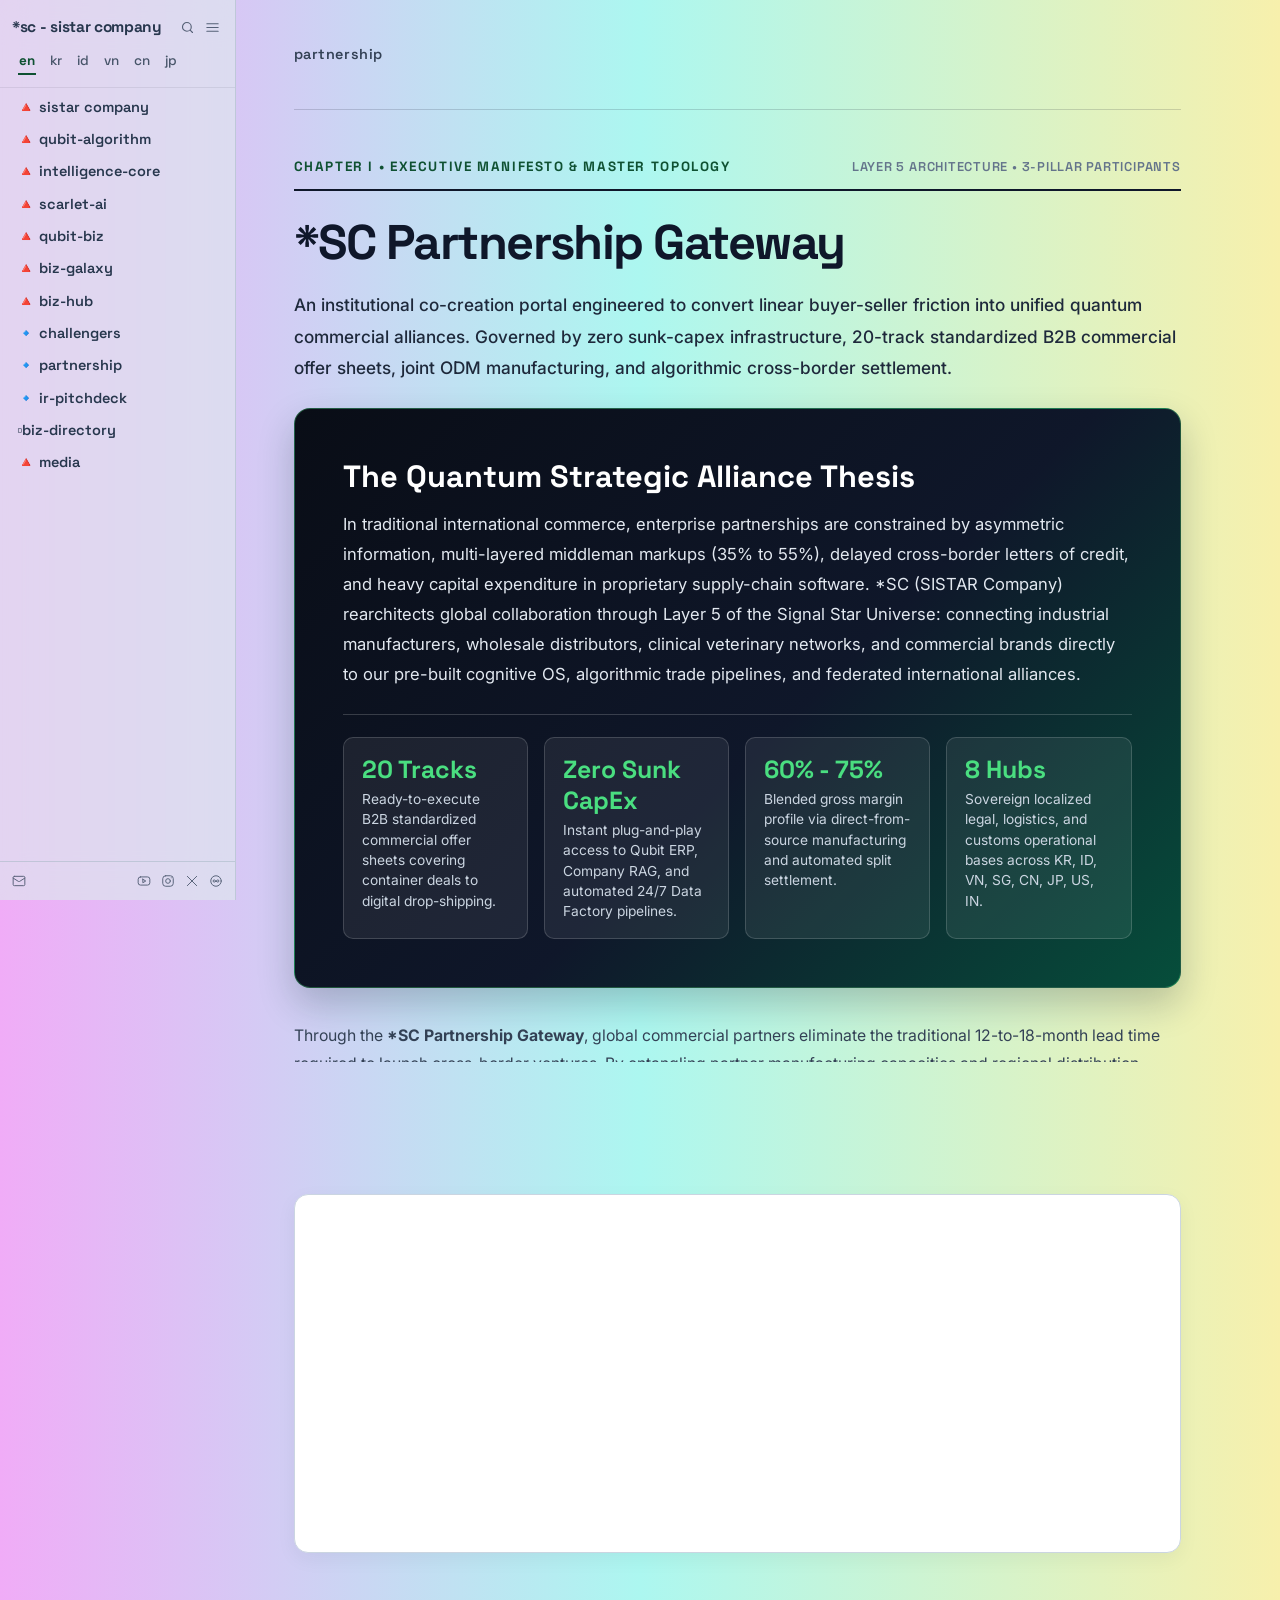
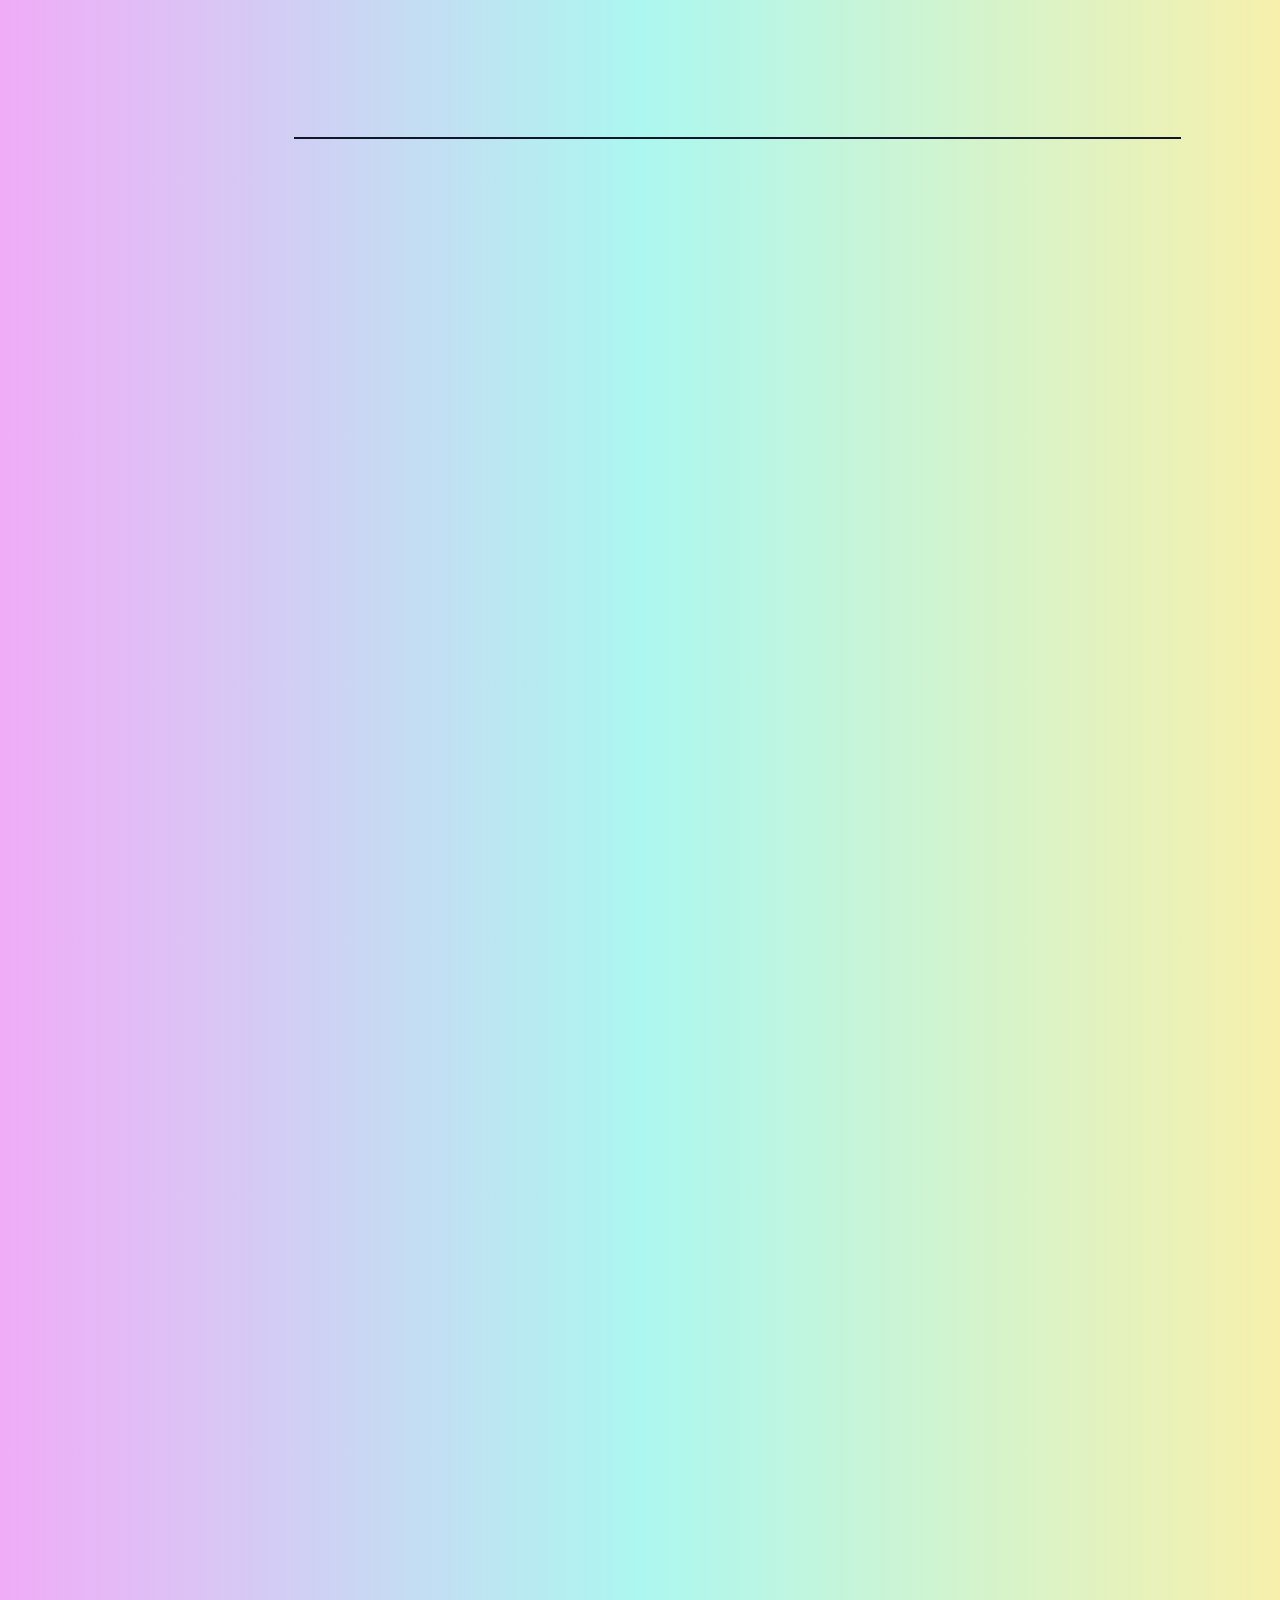
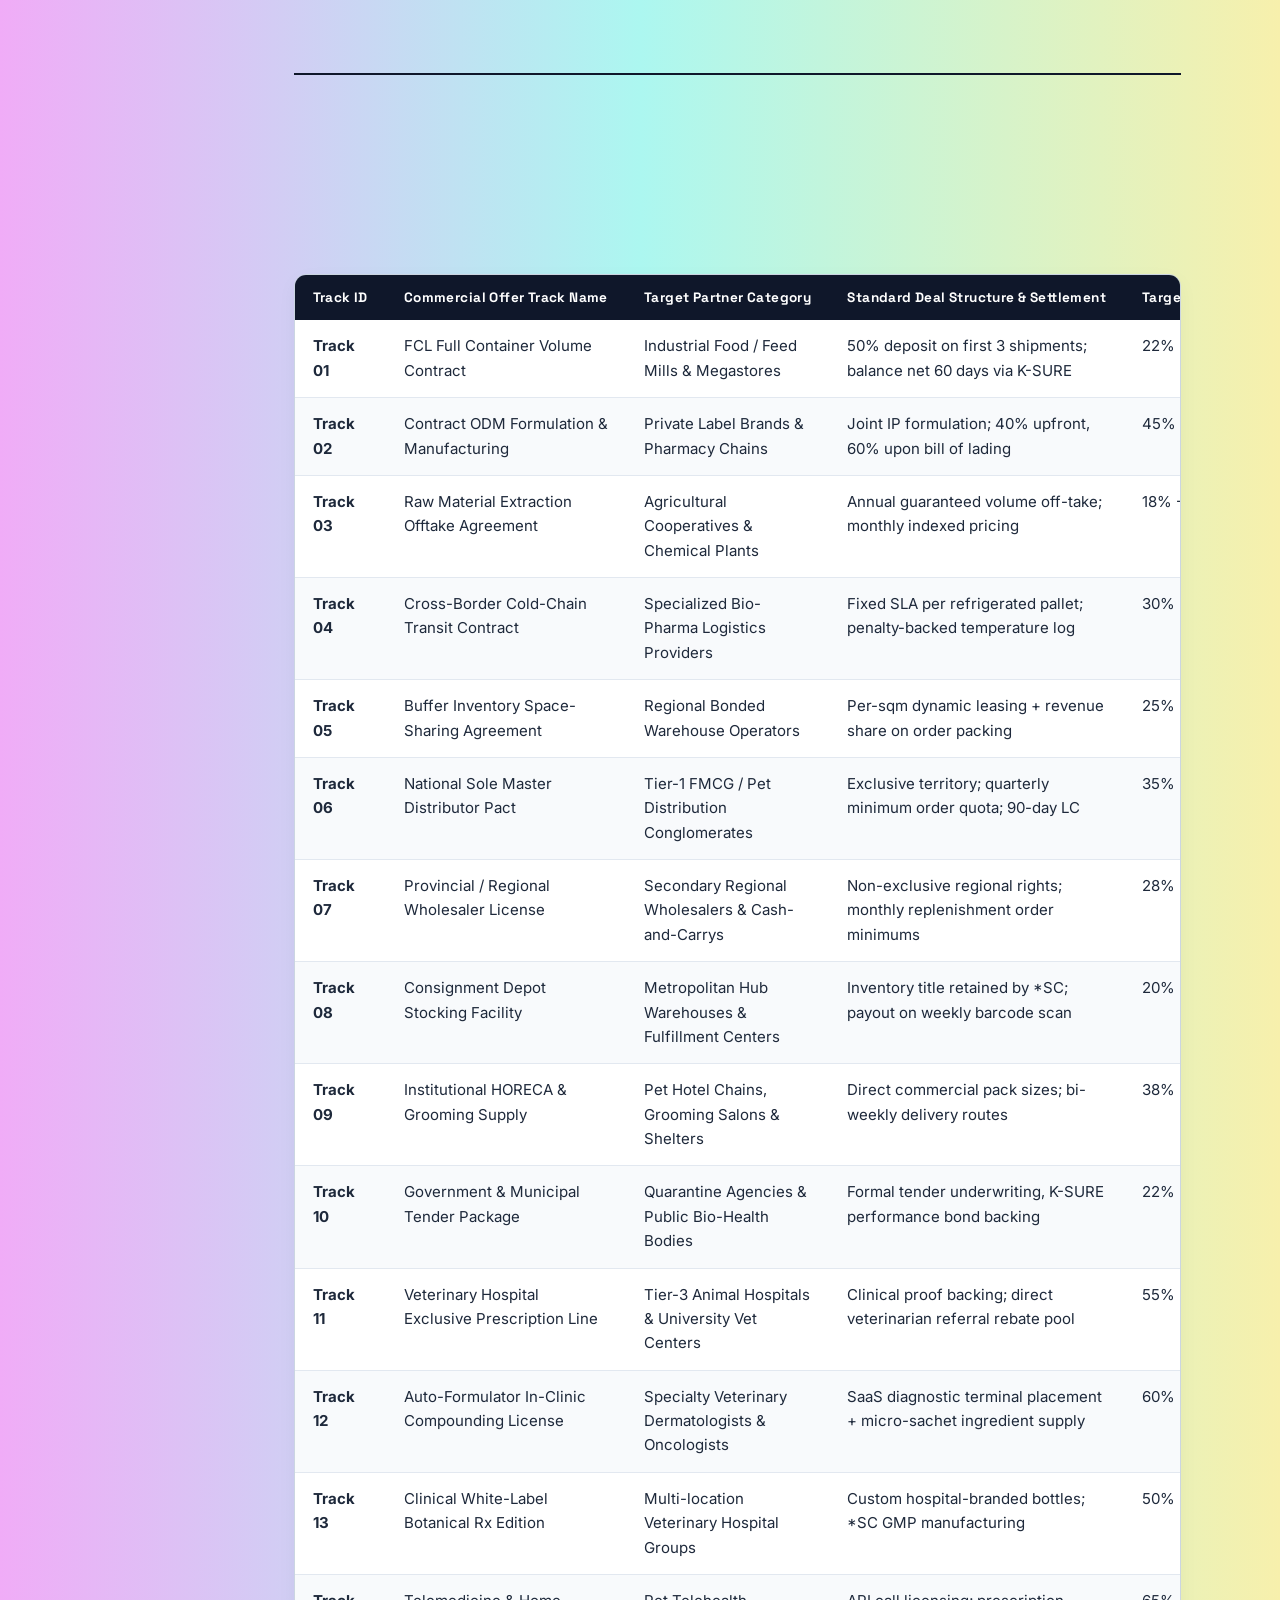
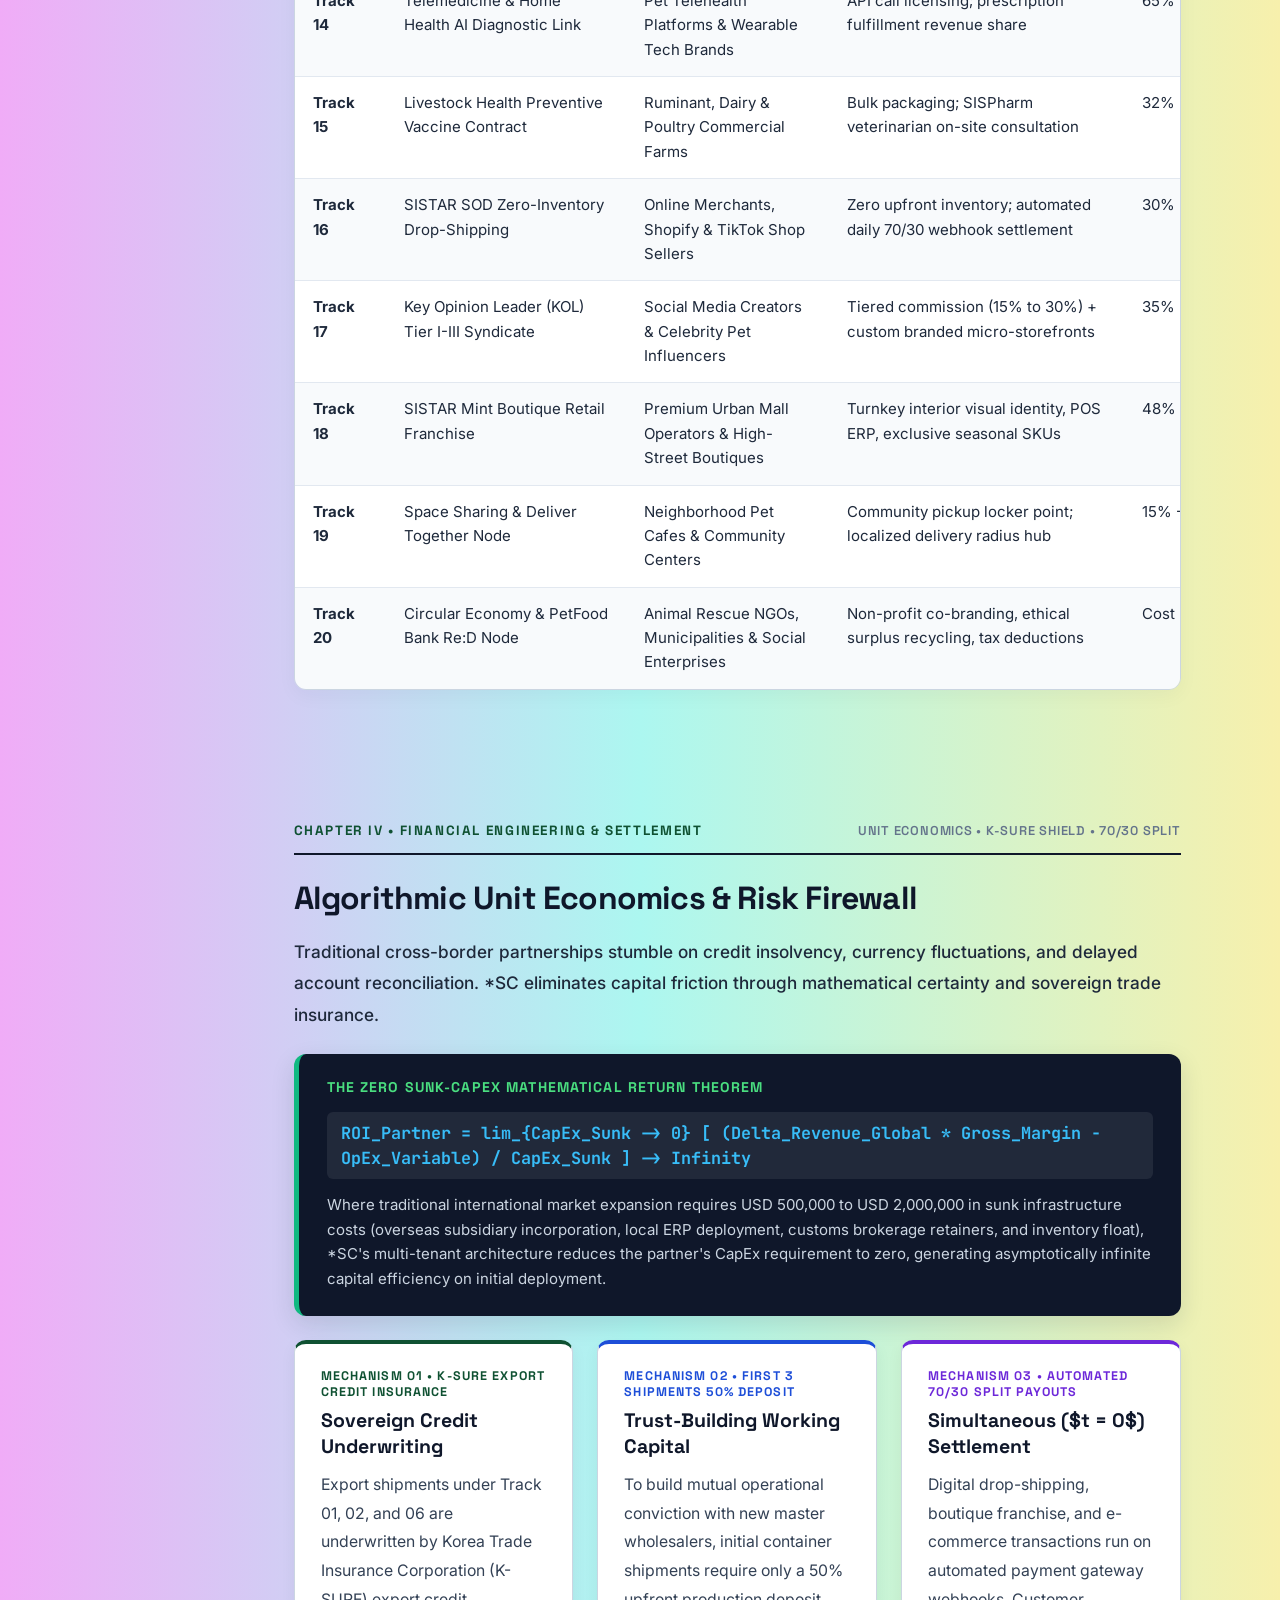
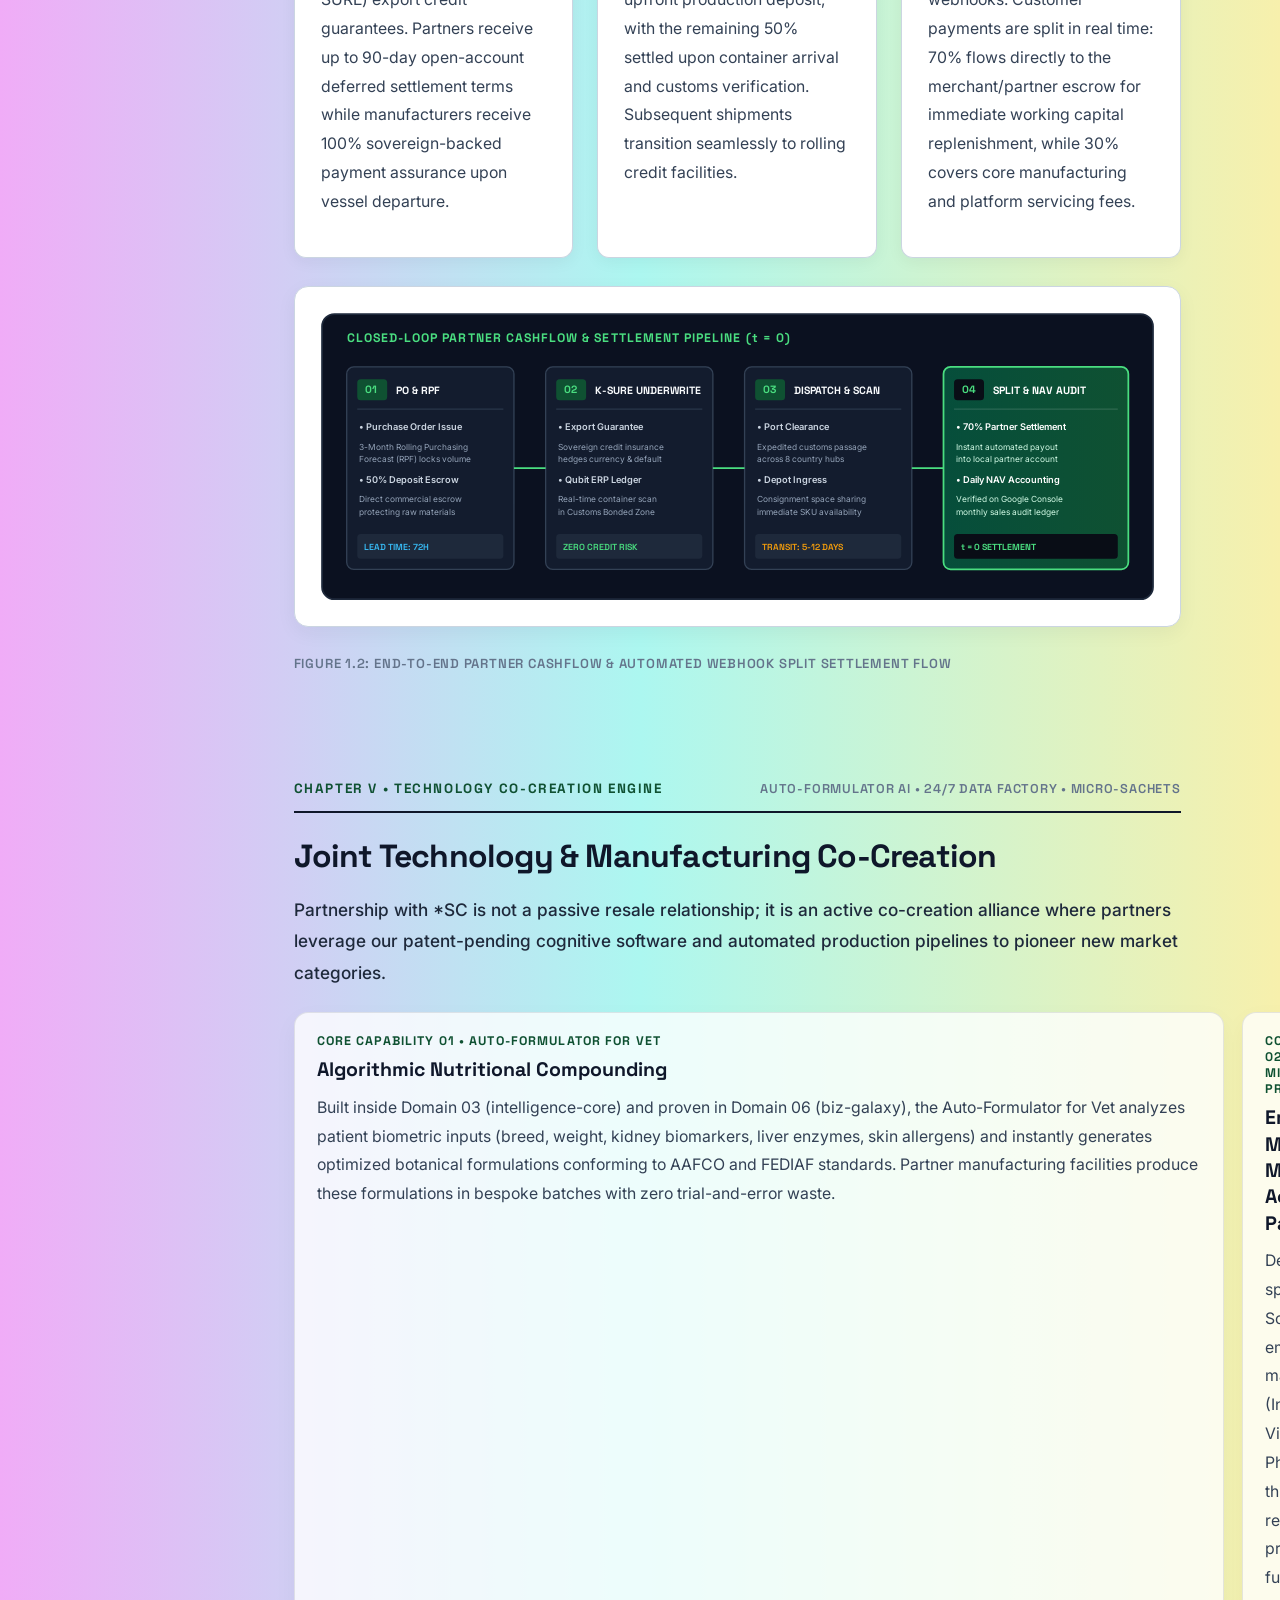
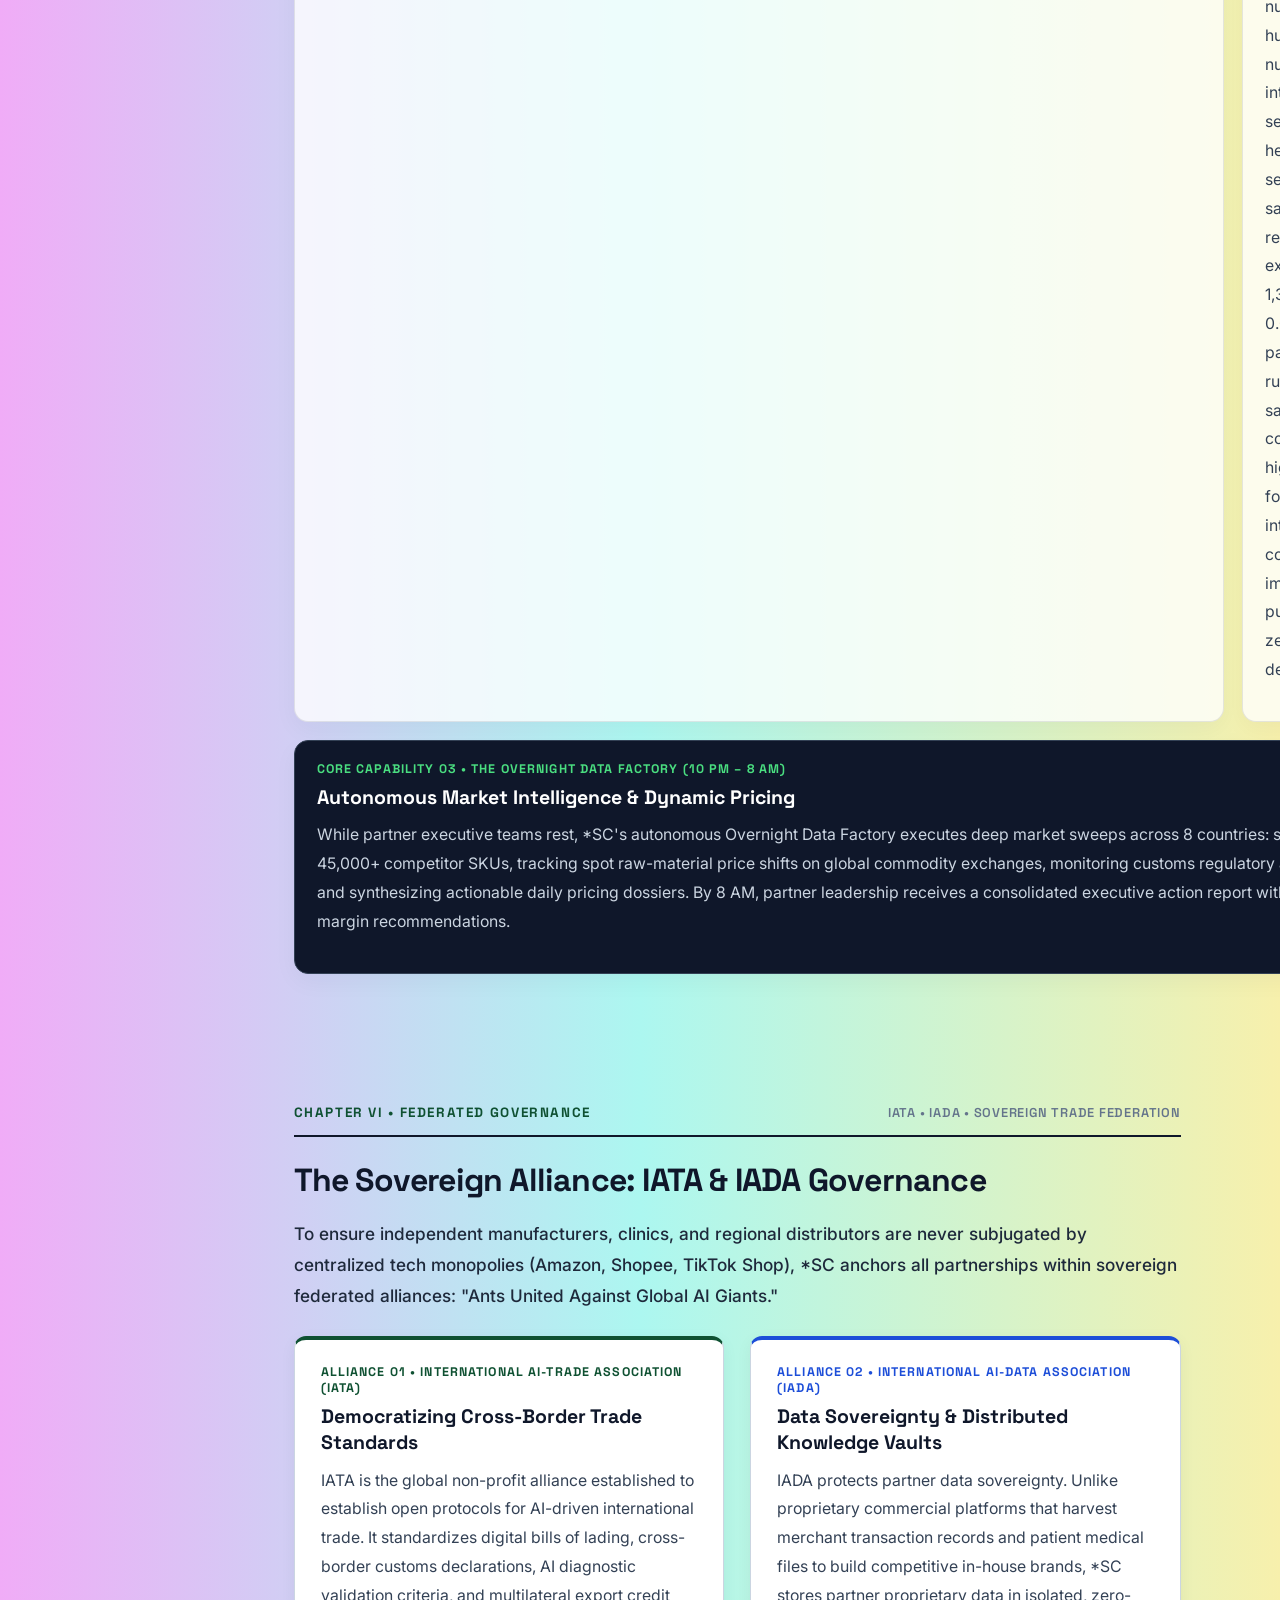
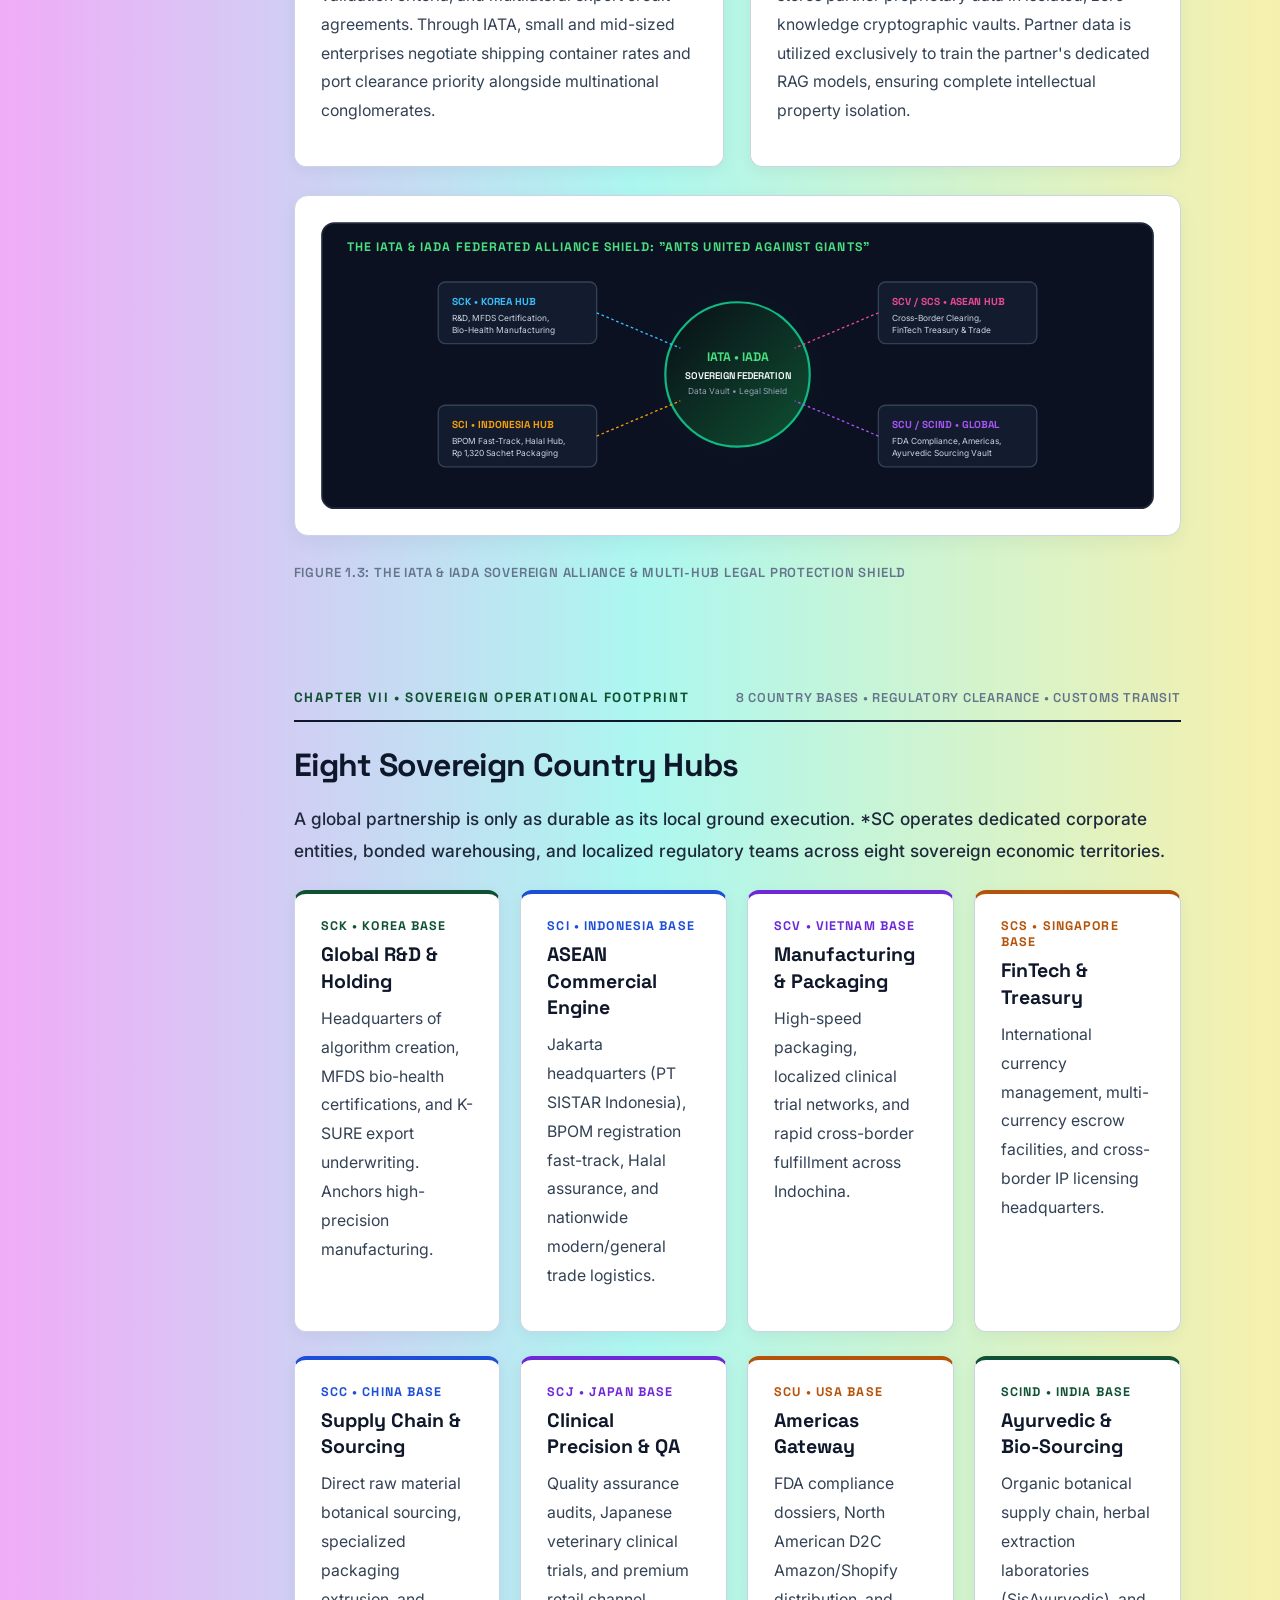
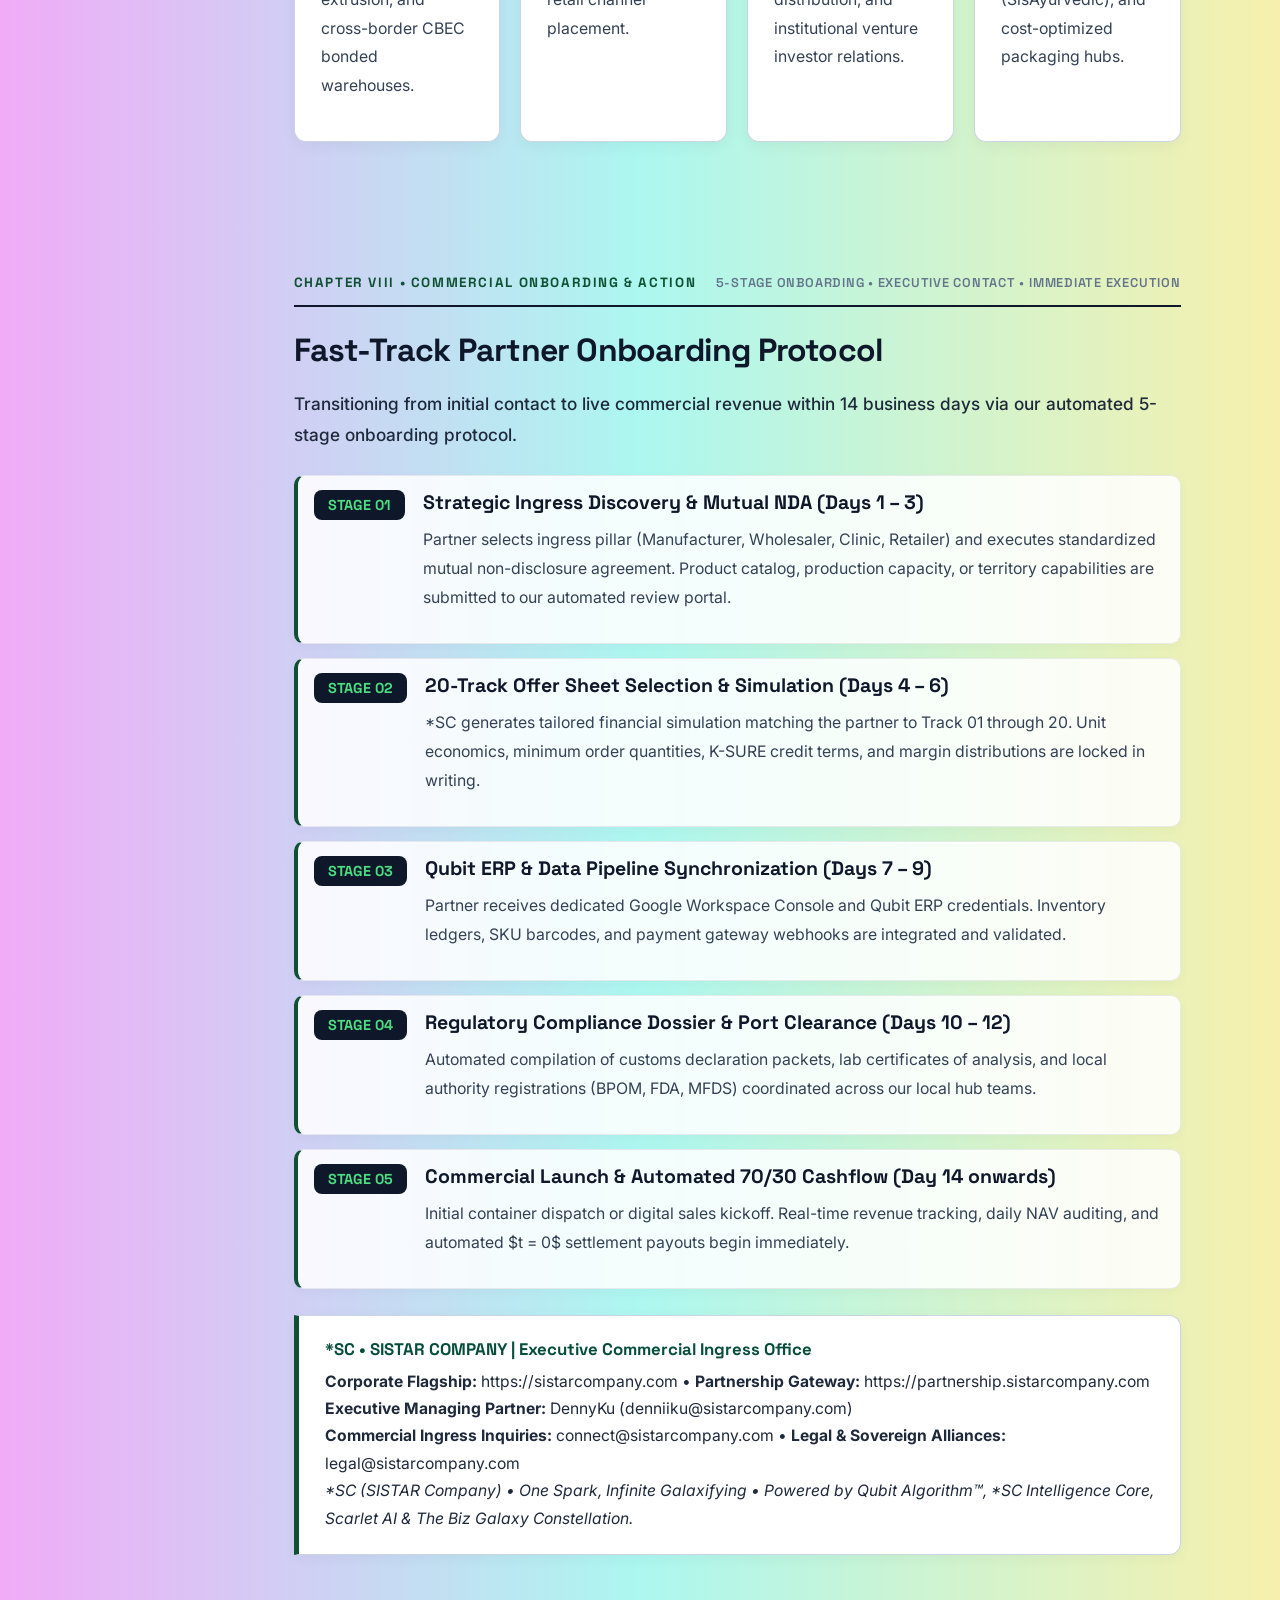
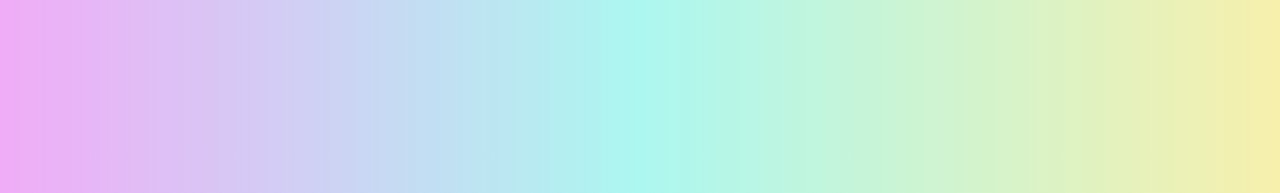
==== commit dfadf077: "Sync public domain common_assets & structure" ====
--- a/index.html
+++ b/index.html
@@ -3,7 +3,7 @@
 <head>
   <meta charset="UTF-8" />
   <meta name="viewport" content="width=device-width, initial-scale=1.0" />
-  <link rel="preconnect" href="https://fonts.googleapis.com"><link rel="preconnect" href="https://fonts.gstatic.com" crossorigin><link href="https://fonts.googleapis.com/css2?family=Inter:wght@400;500;600;700&family=Space+Grotesk:wght@500;600;700&family=JetBrains+Mono:wght@500;700&display=block" rel="stylesheet">
+  <link rel="preconnect" href="https://fonts.googleapis.com"><link rel="preconnect" href="https://fonts.gstatic.com" crossorigin><link href="https://fonts.googleapis.com/css2?family=Inter:wght@400;500;600;700&family=Space+Grotesk:wght@500;600;700&family=JetBrains+Mono:wght@500;700&display=swap" rel="stylesheet">
   <title>*SC | Partnership — Global Strategic Alliance, JV, Channel & Institutional Co-Creation Portal</title>
   <meta name="description" content="Global Strategic Alliance, JV, Channel & Institutional Co-Creation Portal of *SC (SISTAR Company): Zero Sunk-Capex Commercialization, 20-Track B2B Offer Sheets, Global ODM Manufacturing, and Federated Industry Alliances." />
   <script type="application/ld+json">
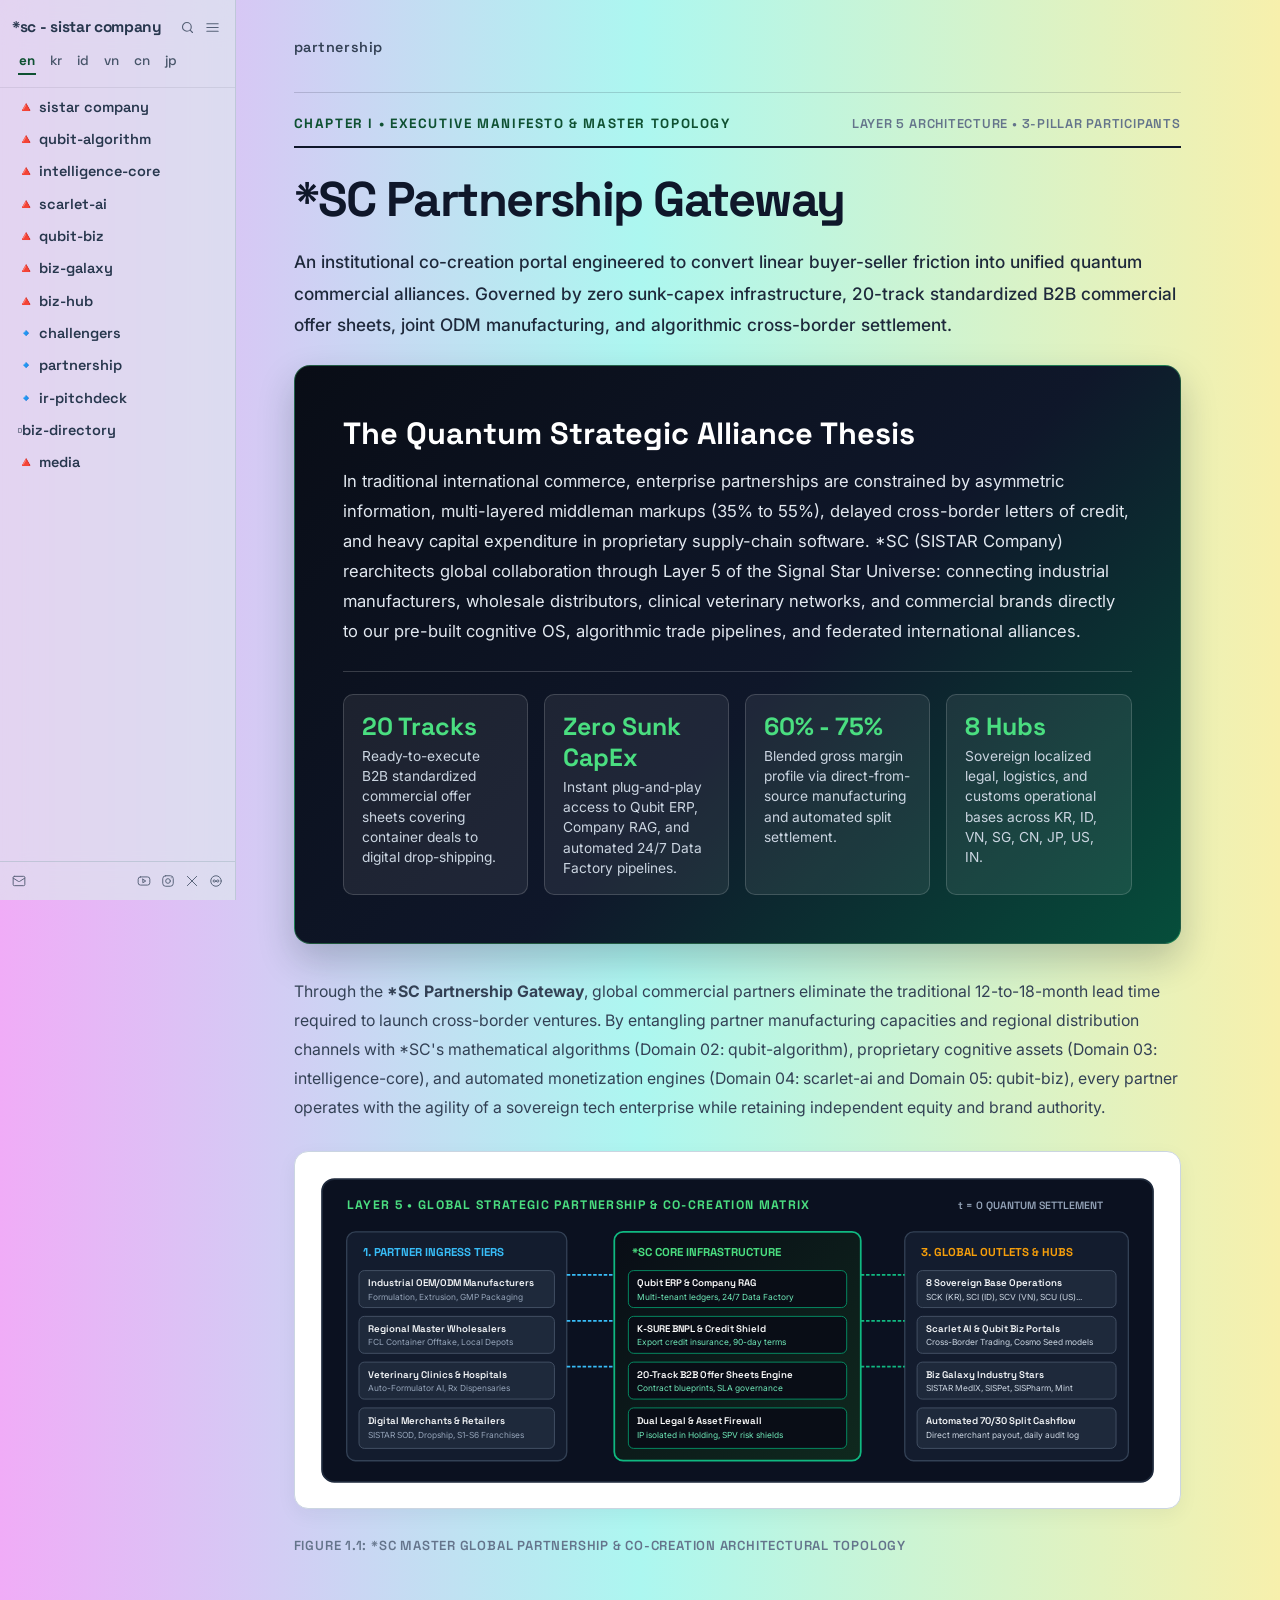
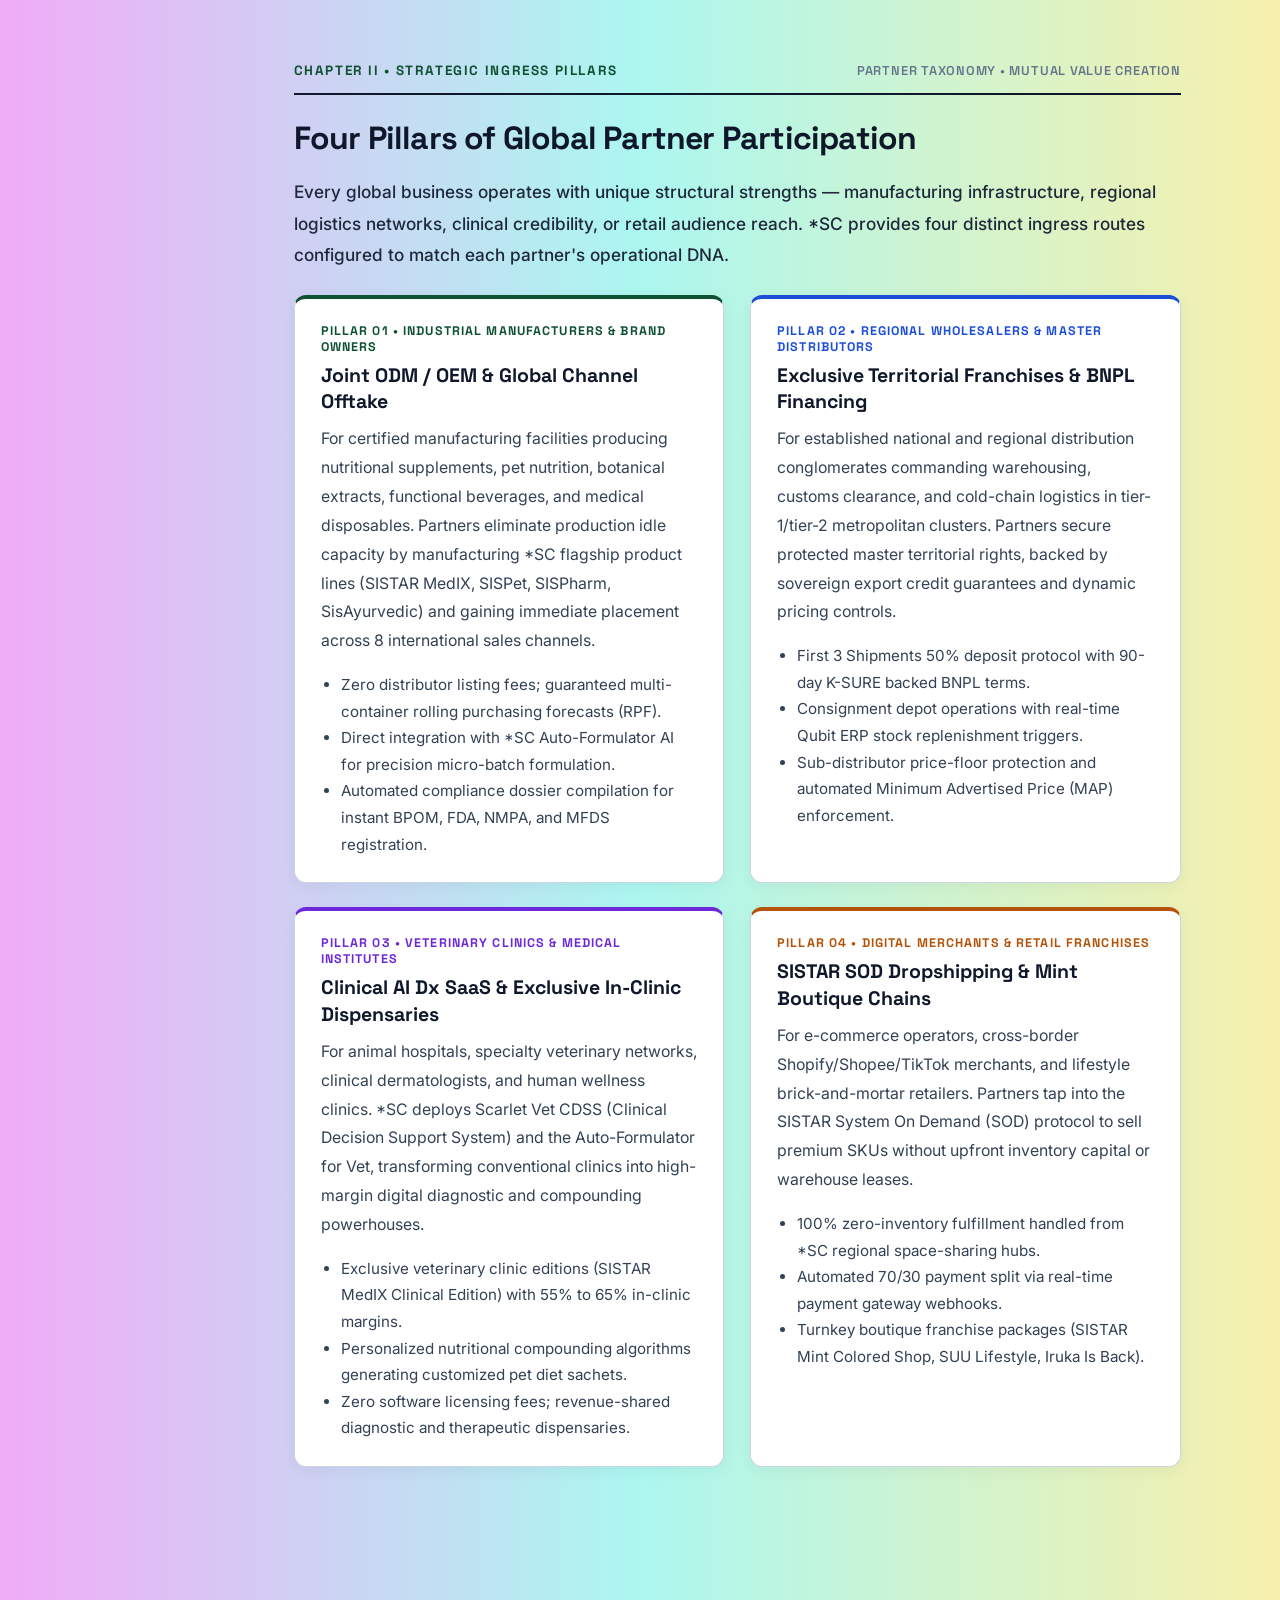
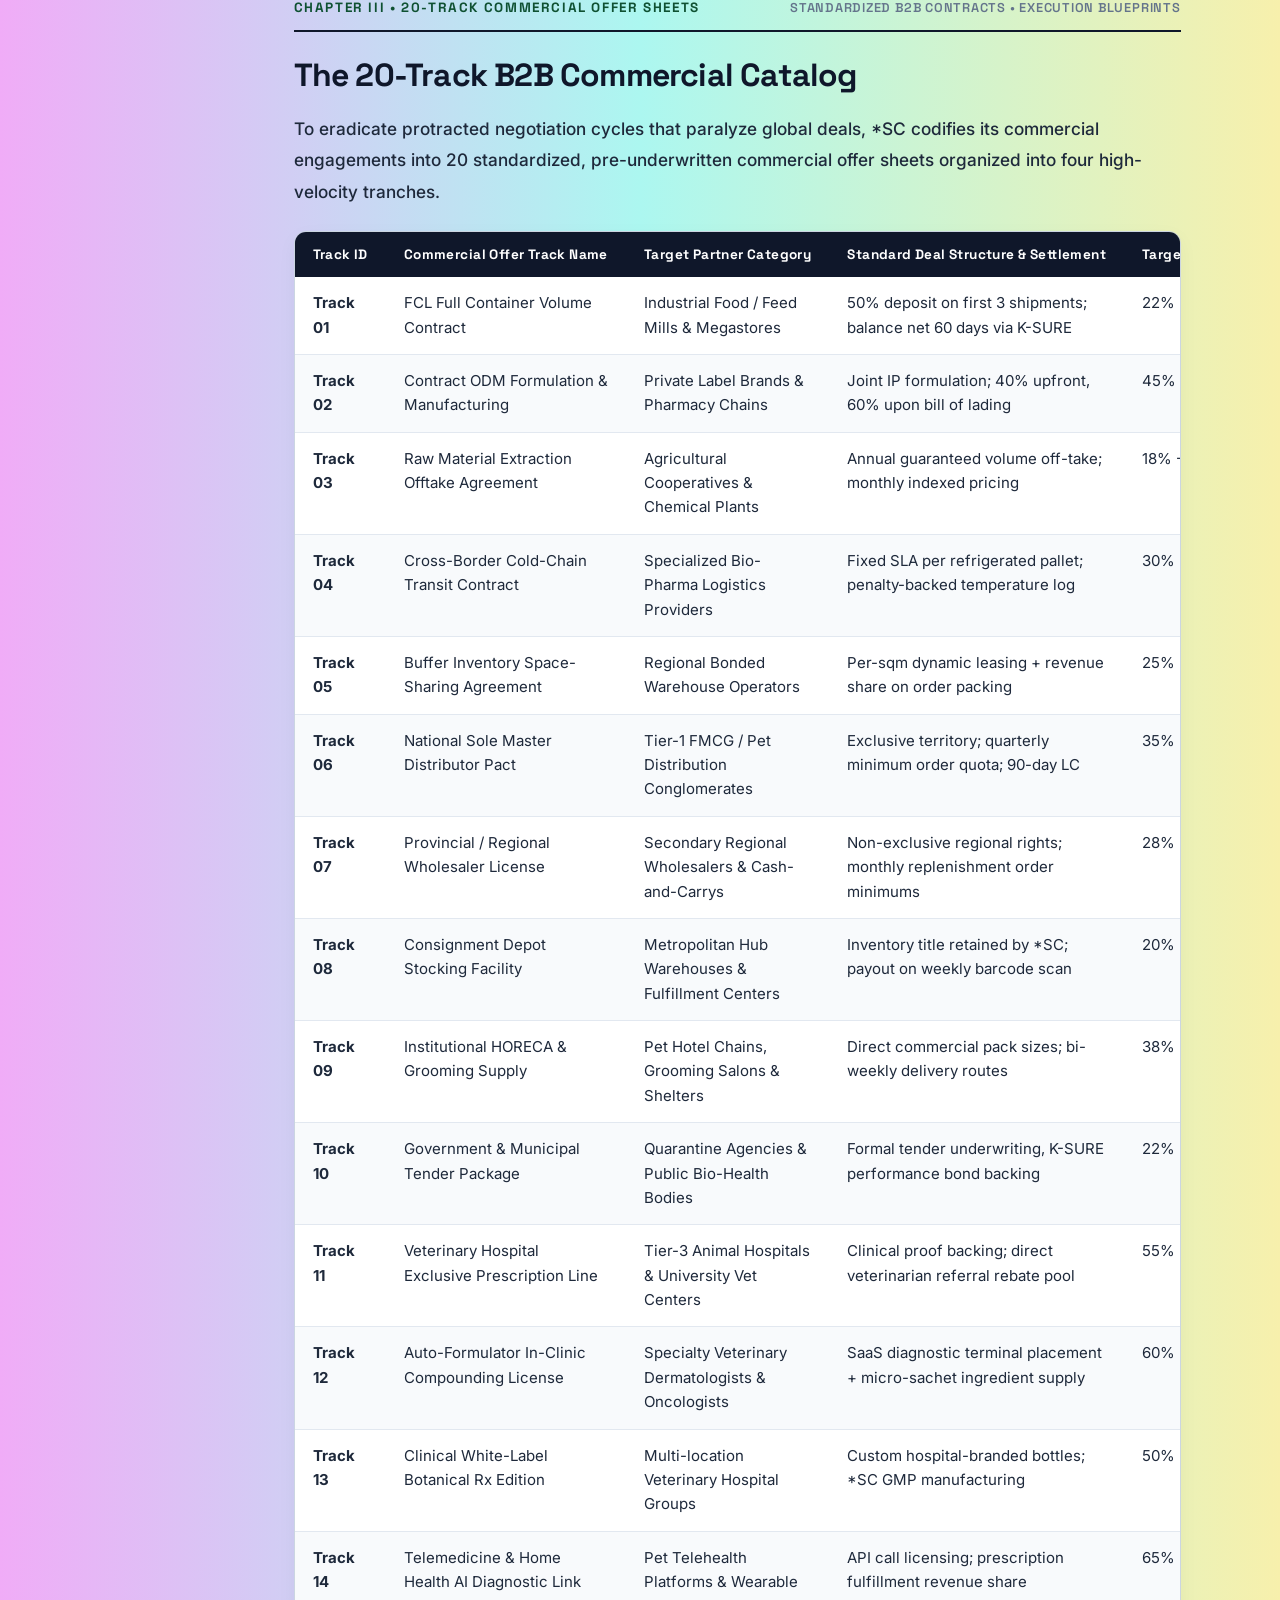
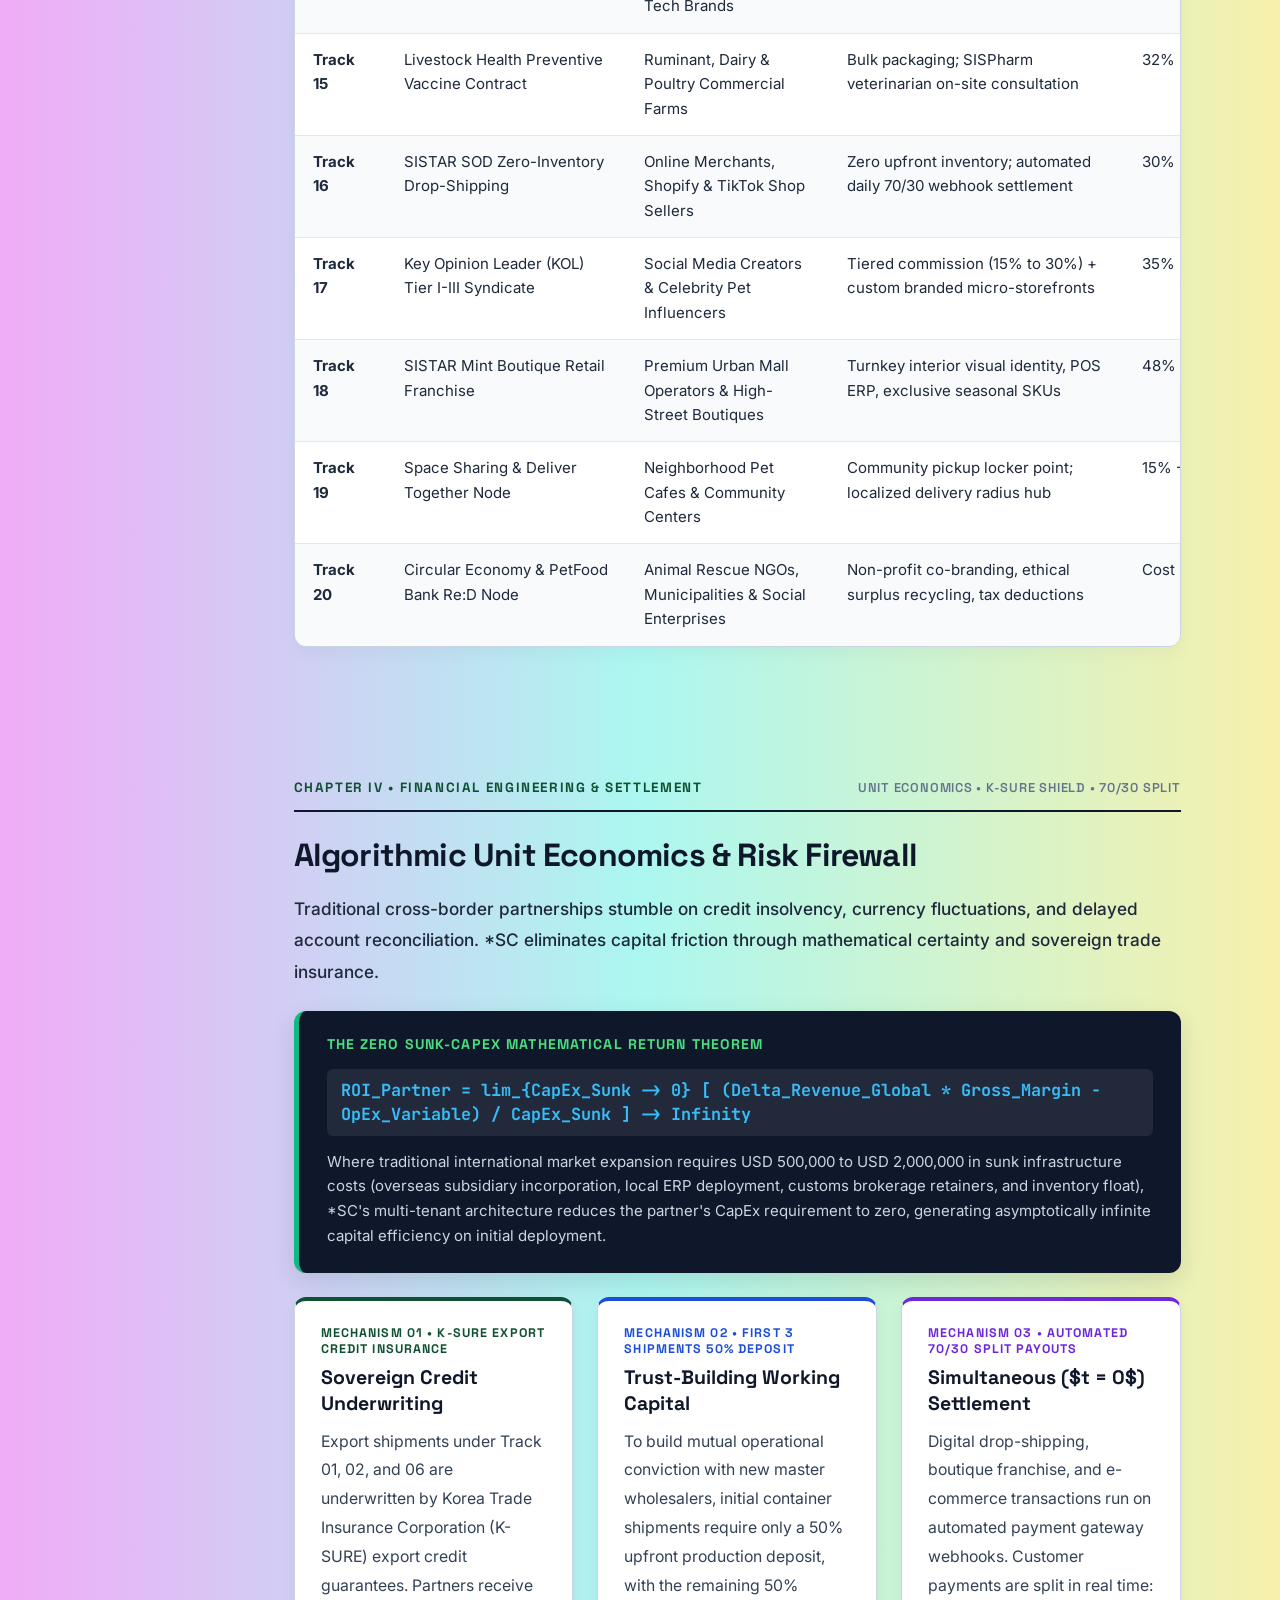
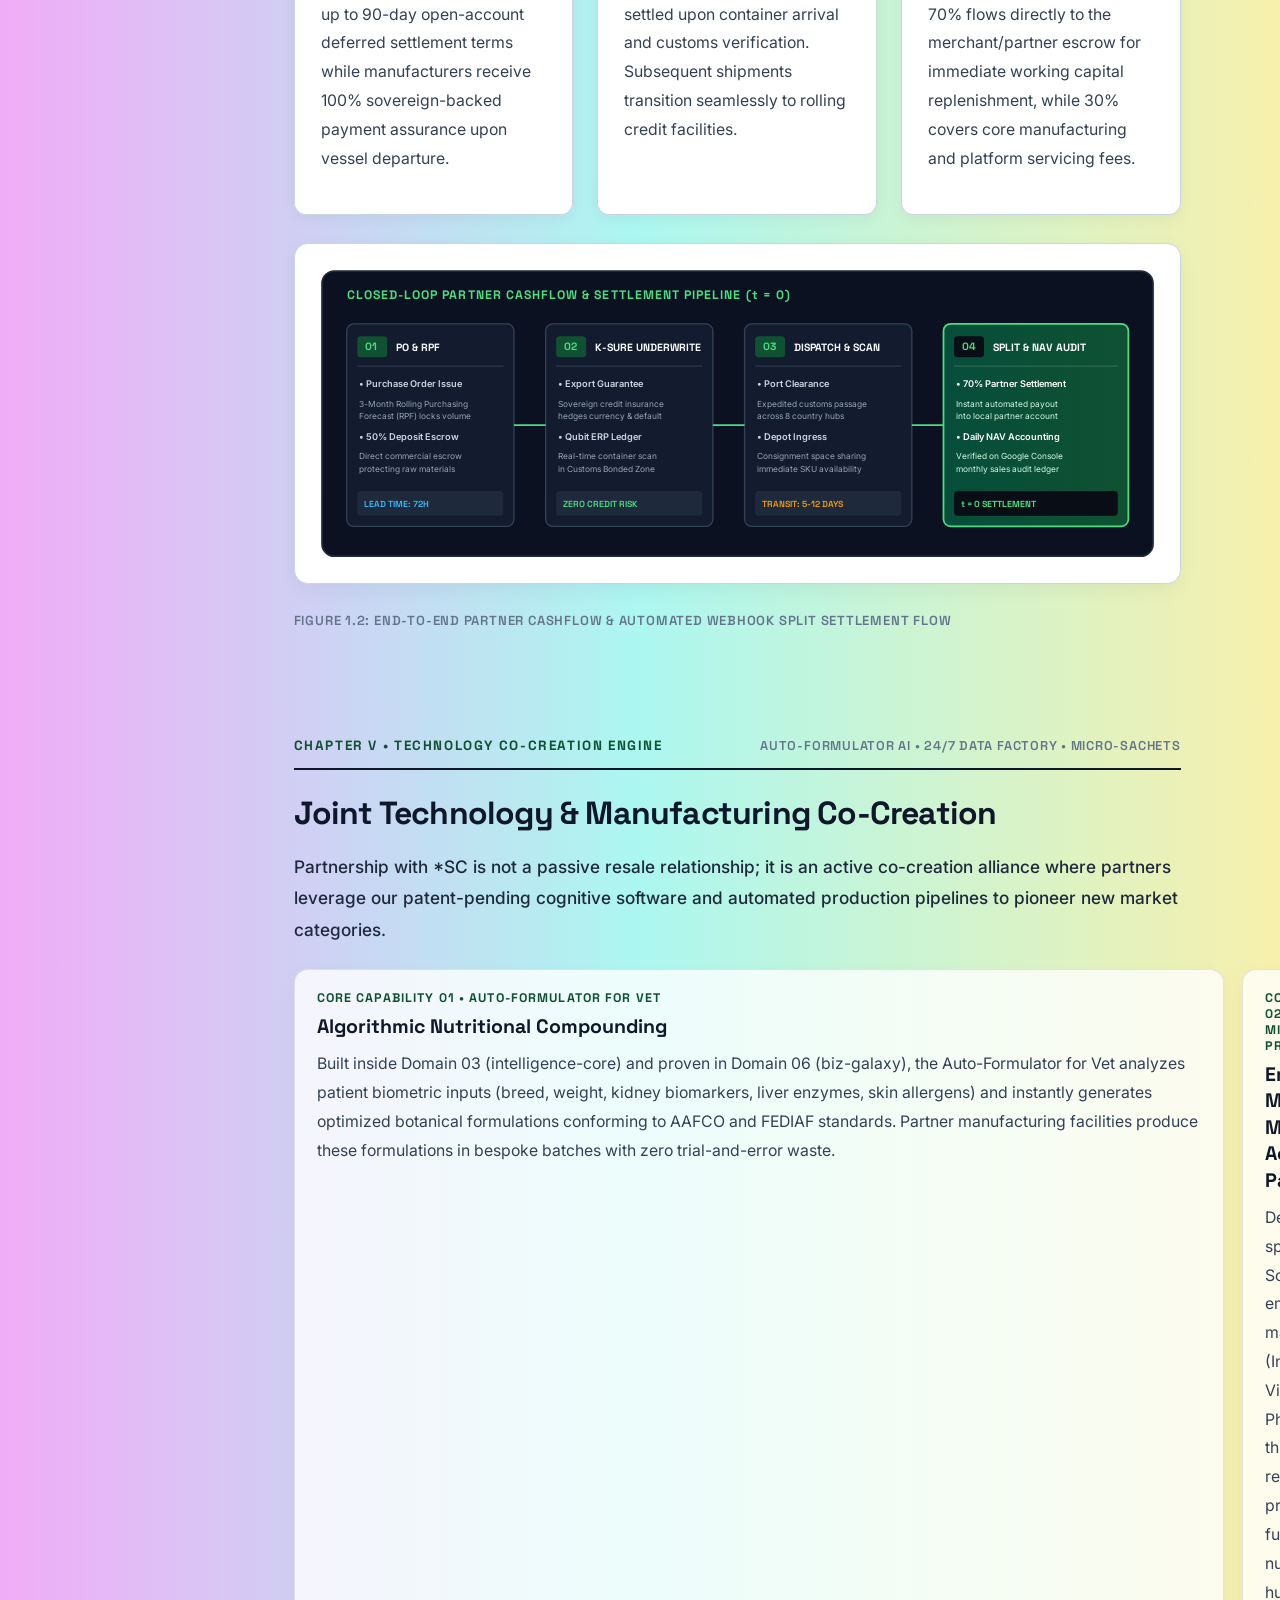
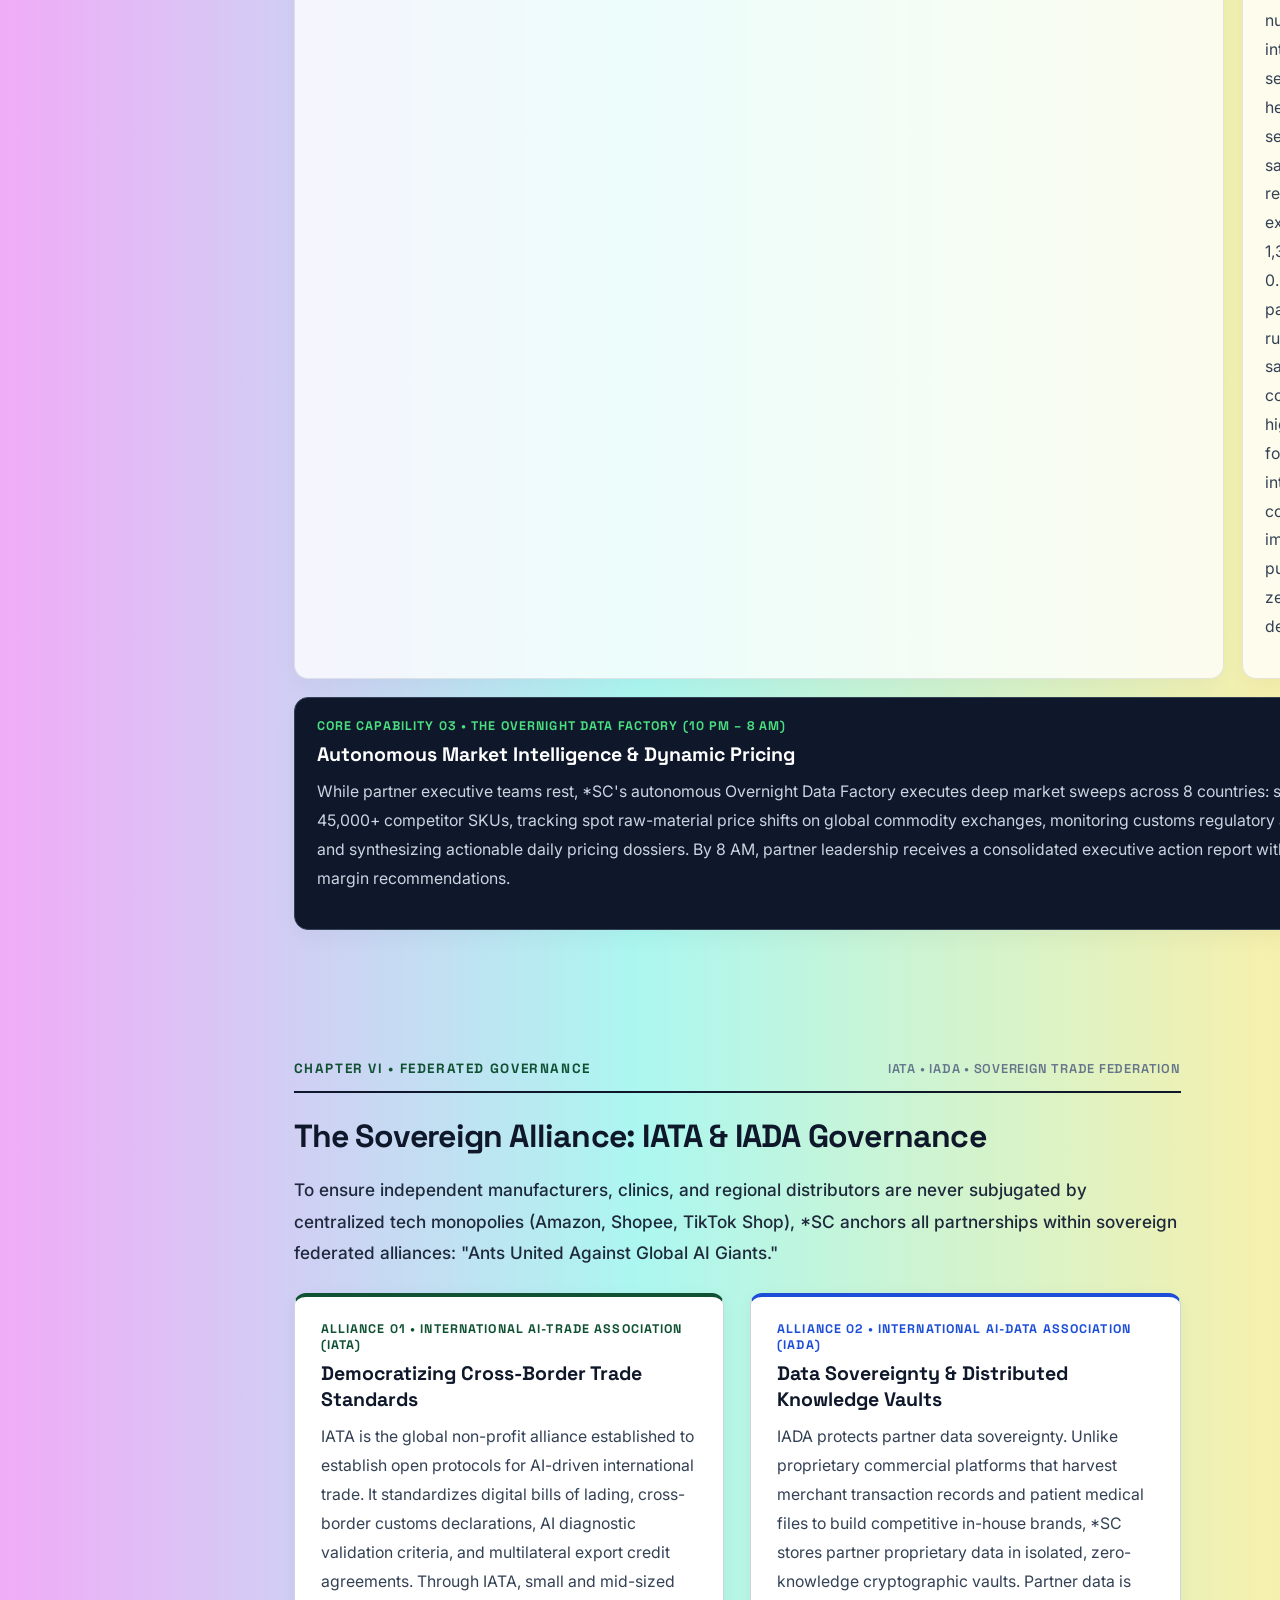
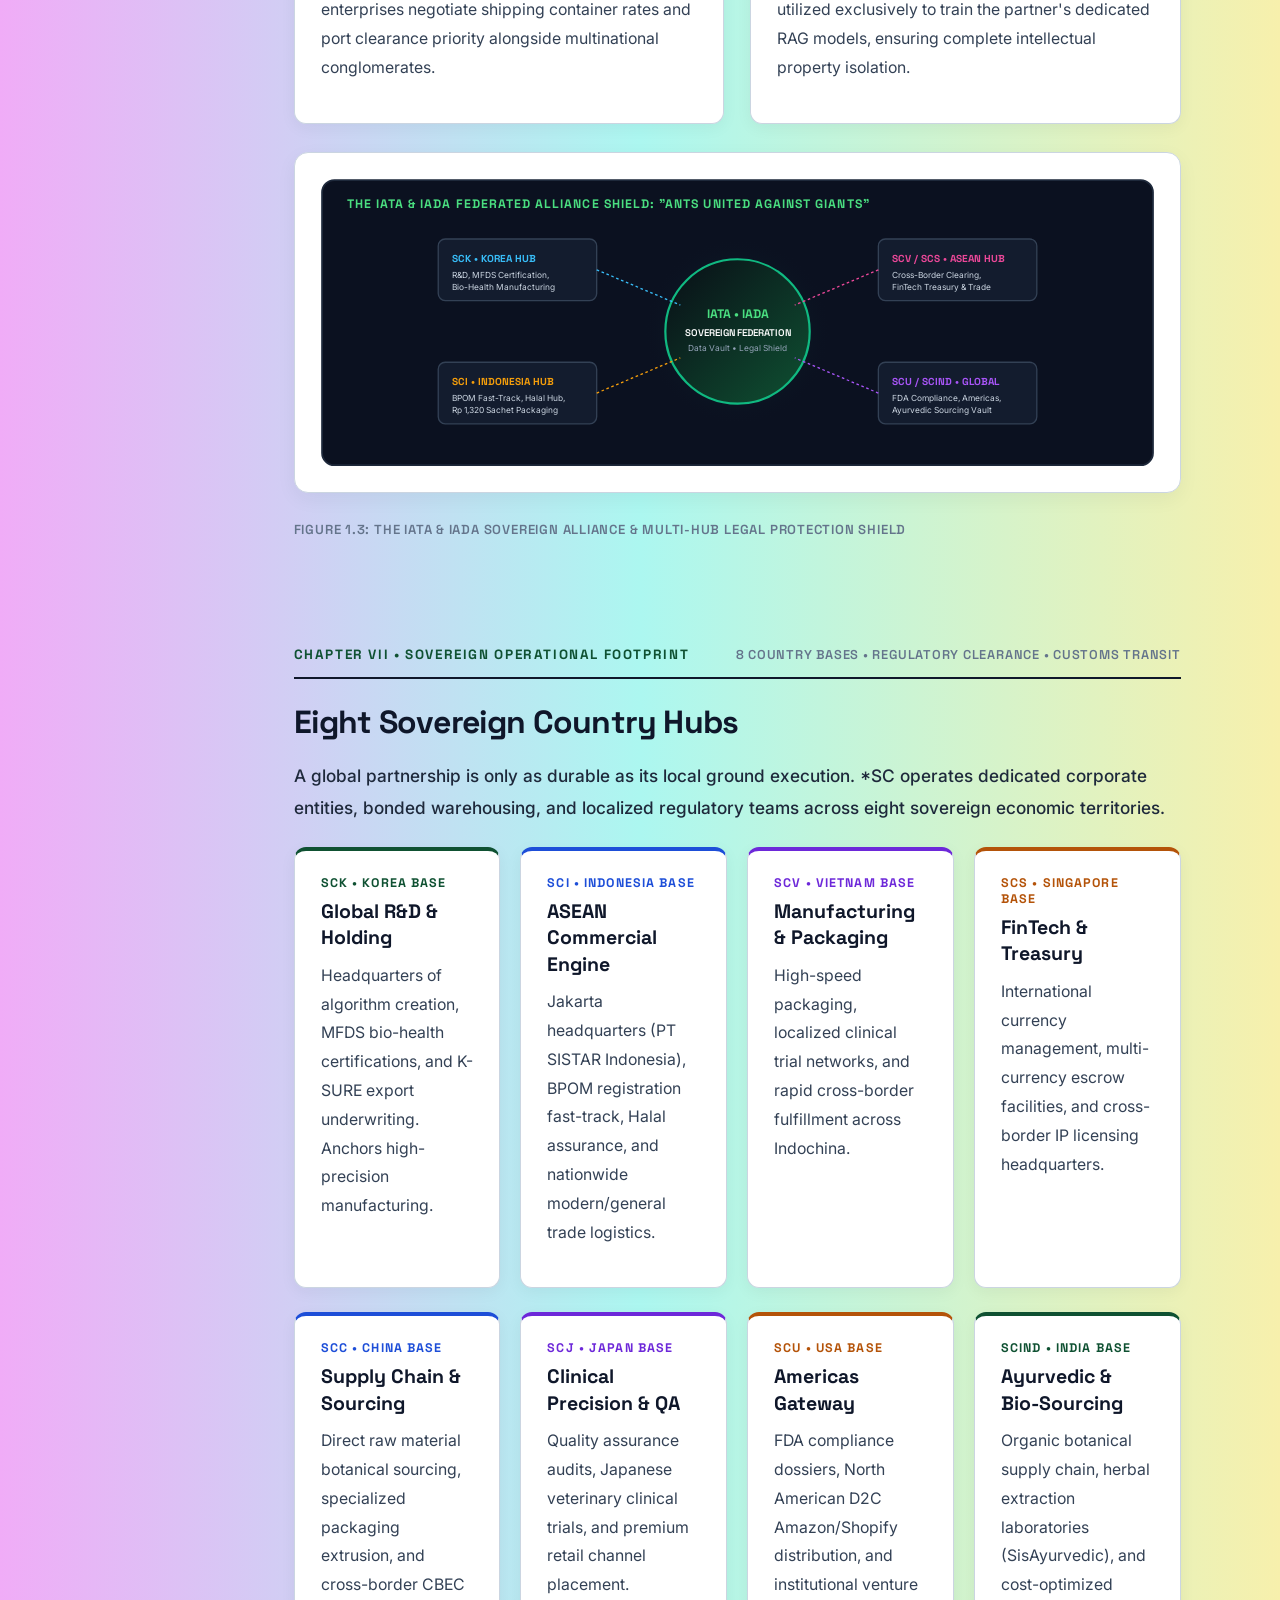
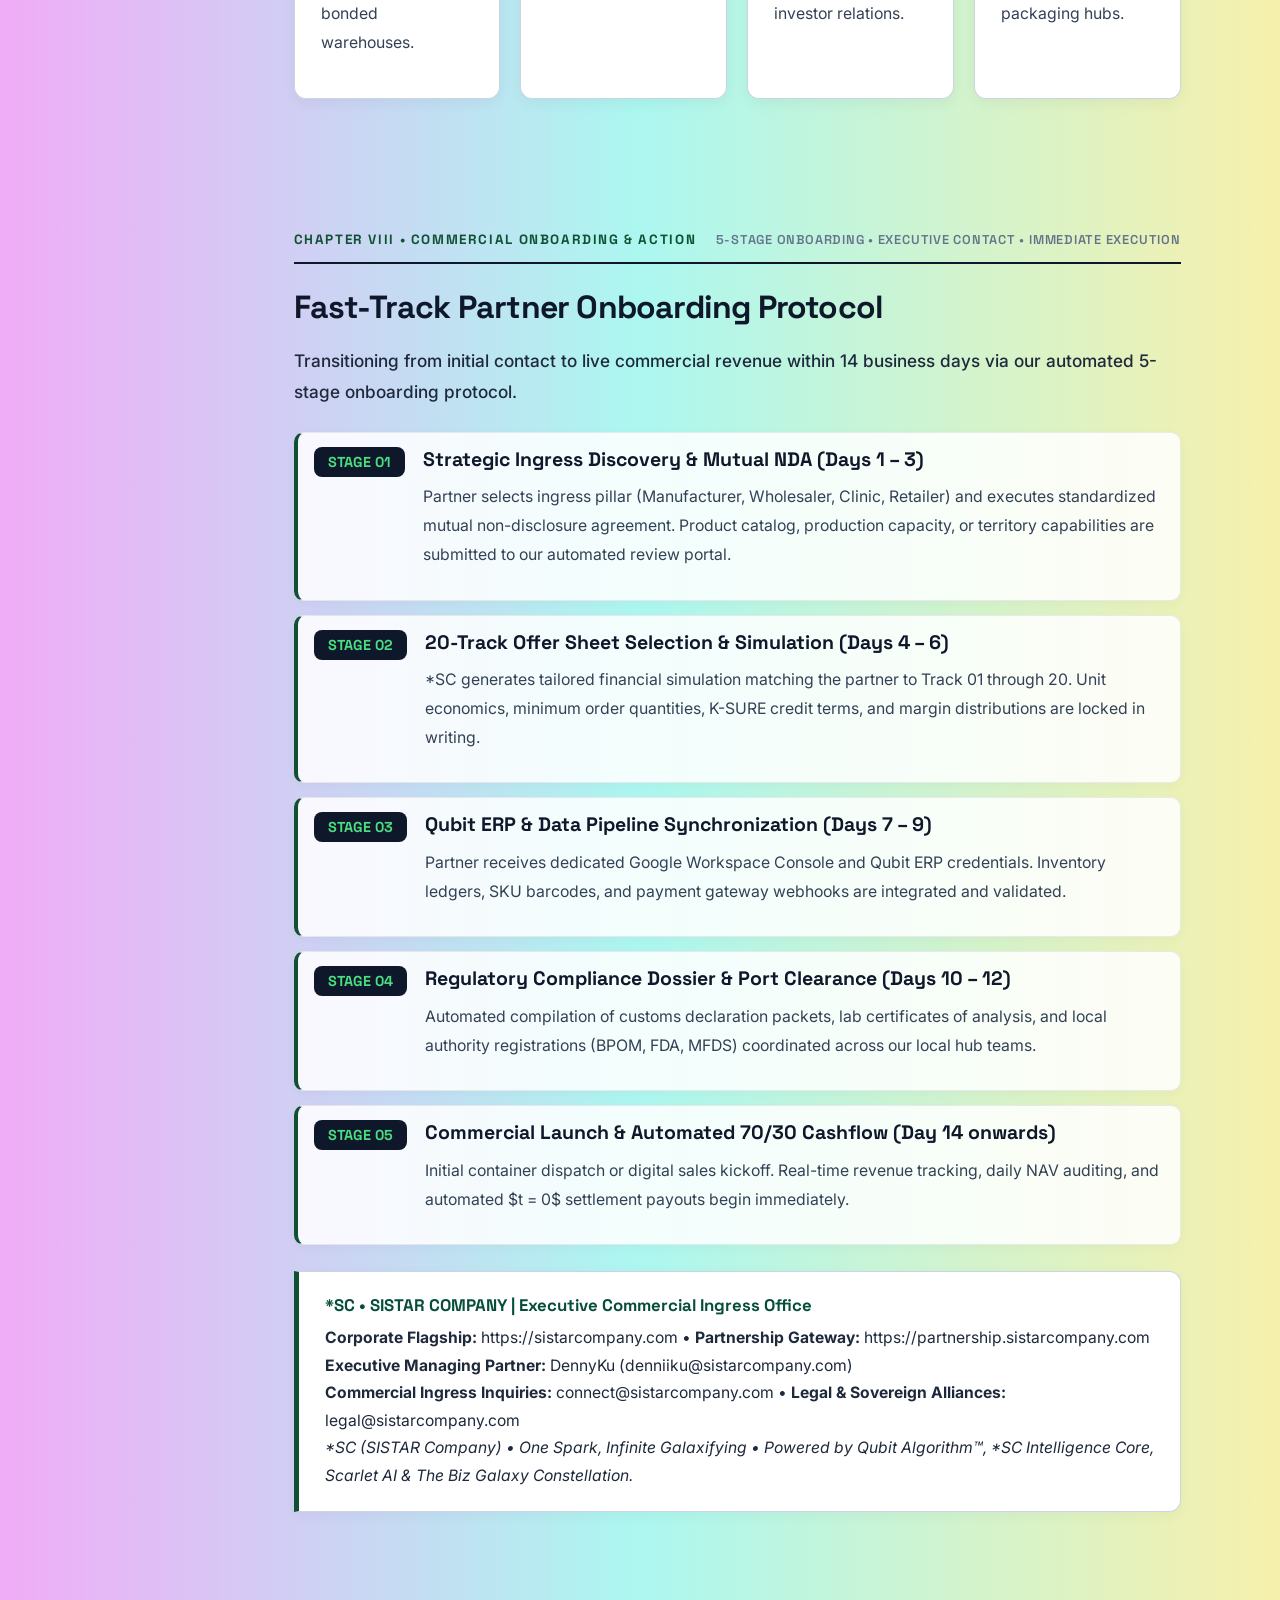
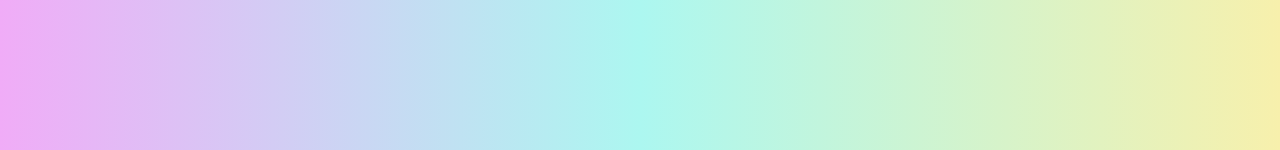
==== commit 7828f803: "Sync public domain common_assets & structure" ====
--- a/index.html
+++ b/index.html
@@ -479,8 +479,8 @@
         var i = p.toLowerCase().indexOf("/sc_web/");
         base = i !== -1 ? "file://" + p.substring(0, i + 8) + "common_assets/" : "./common_assets/";
       }
-      document.write("<link rel=\"stylesheet\" href=\"" + base + "common_new.css?v=2.2\">");
-      document.write("<script src=\"" + base + "nav_new.js?v=2.2\" defer><\/script><script src=\"" + base + "sc_translator.js?v=5.0\" defer><\/script>");
+      document.write("<link rel=\"stylesheet\" href=\"" + base + "common_new.css?v=2.3\">");
+      document.write("<script src=\"" + base + "nav_new.js?v=2.3\" defer><\/script><script src=\"" + base + "sc_translator.js?v=5.0\" defer><\/script>");
     })();
   </script>
 </head>
